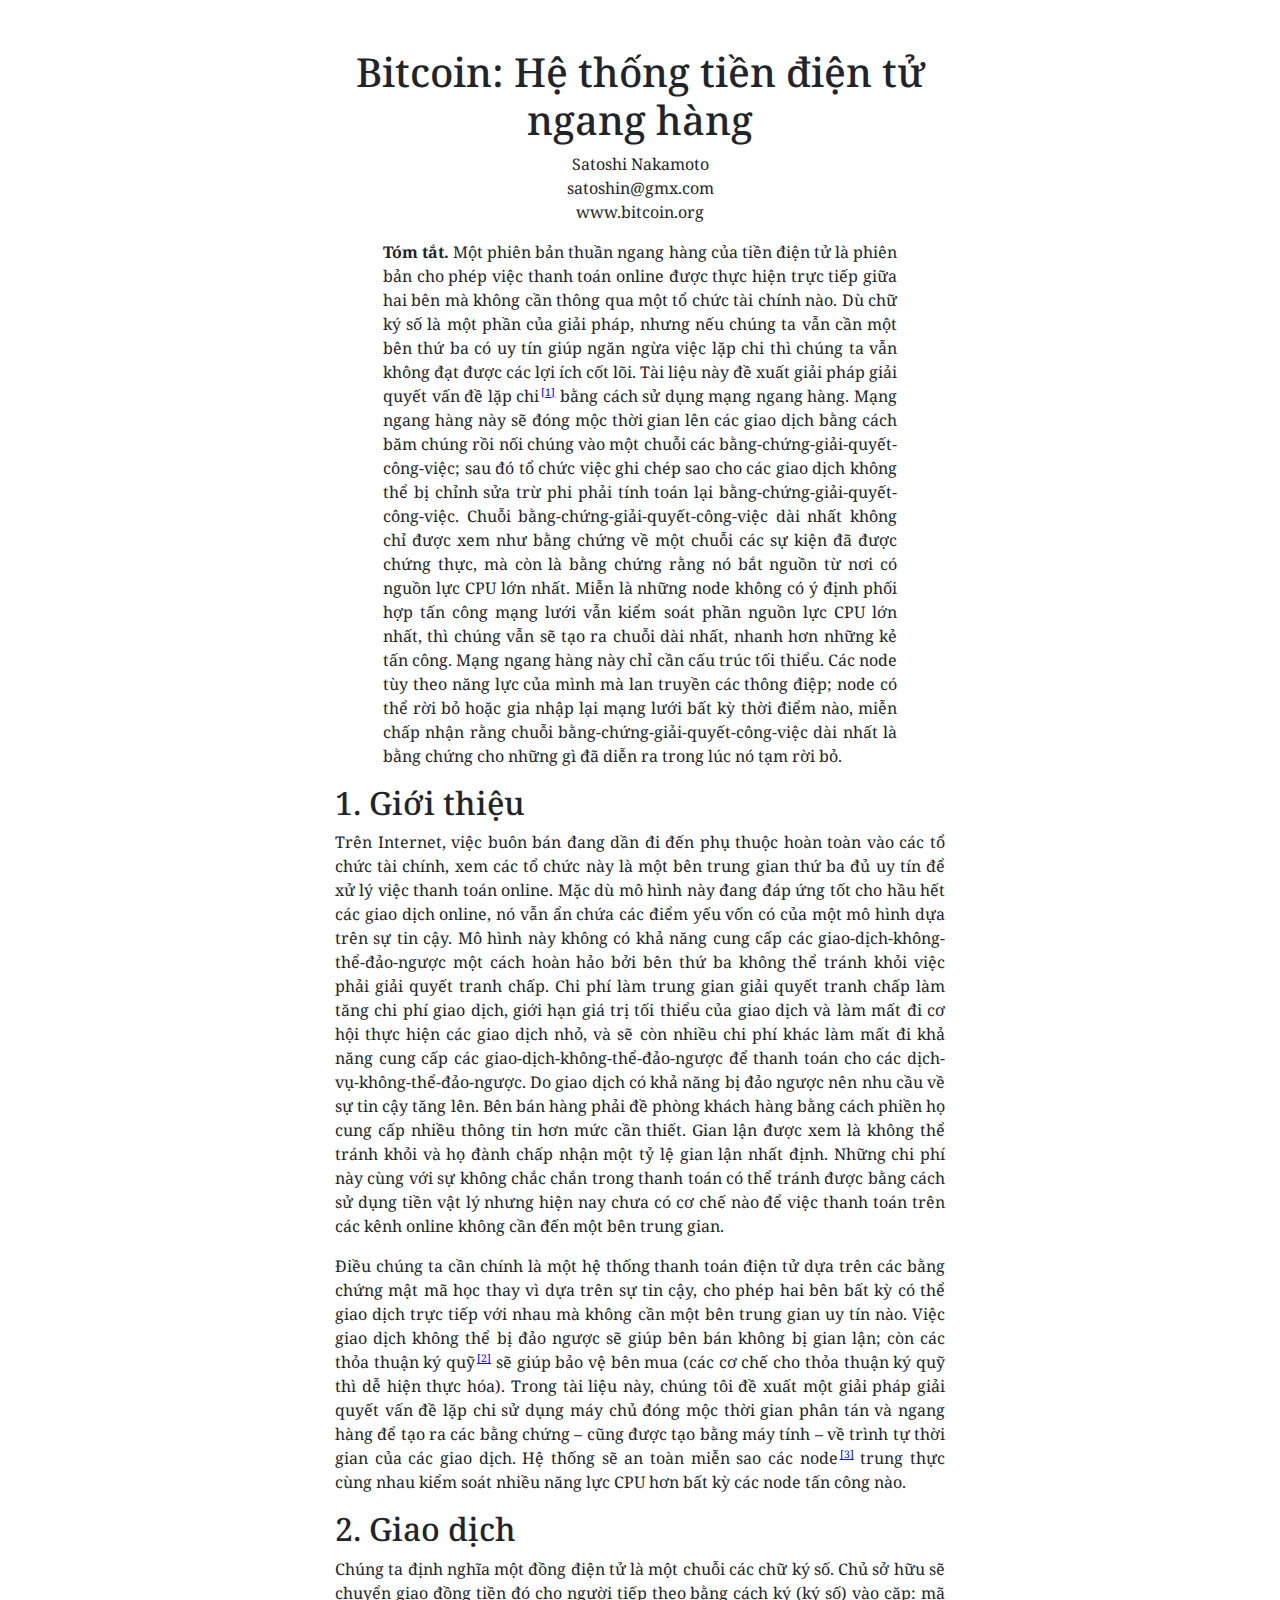
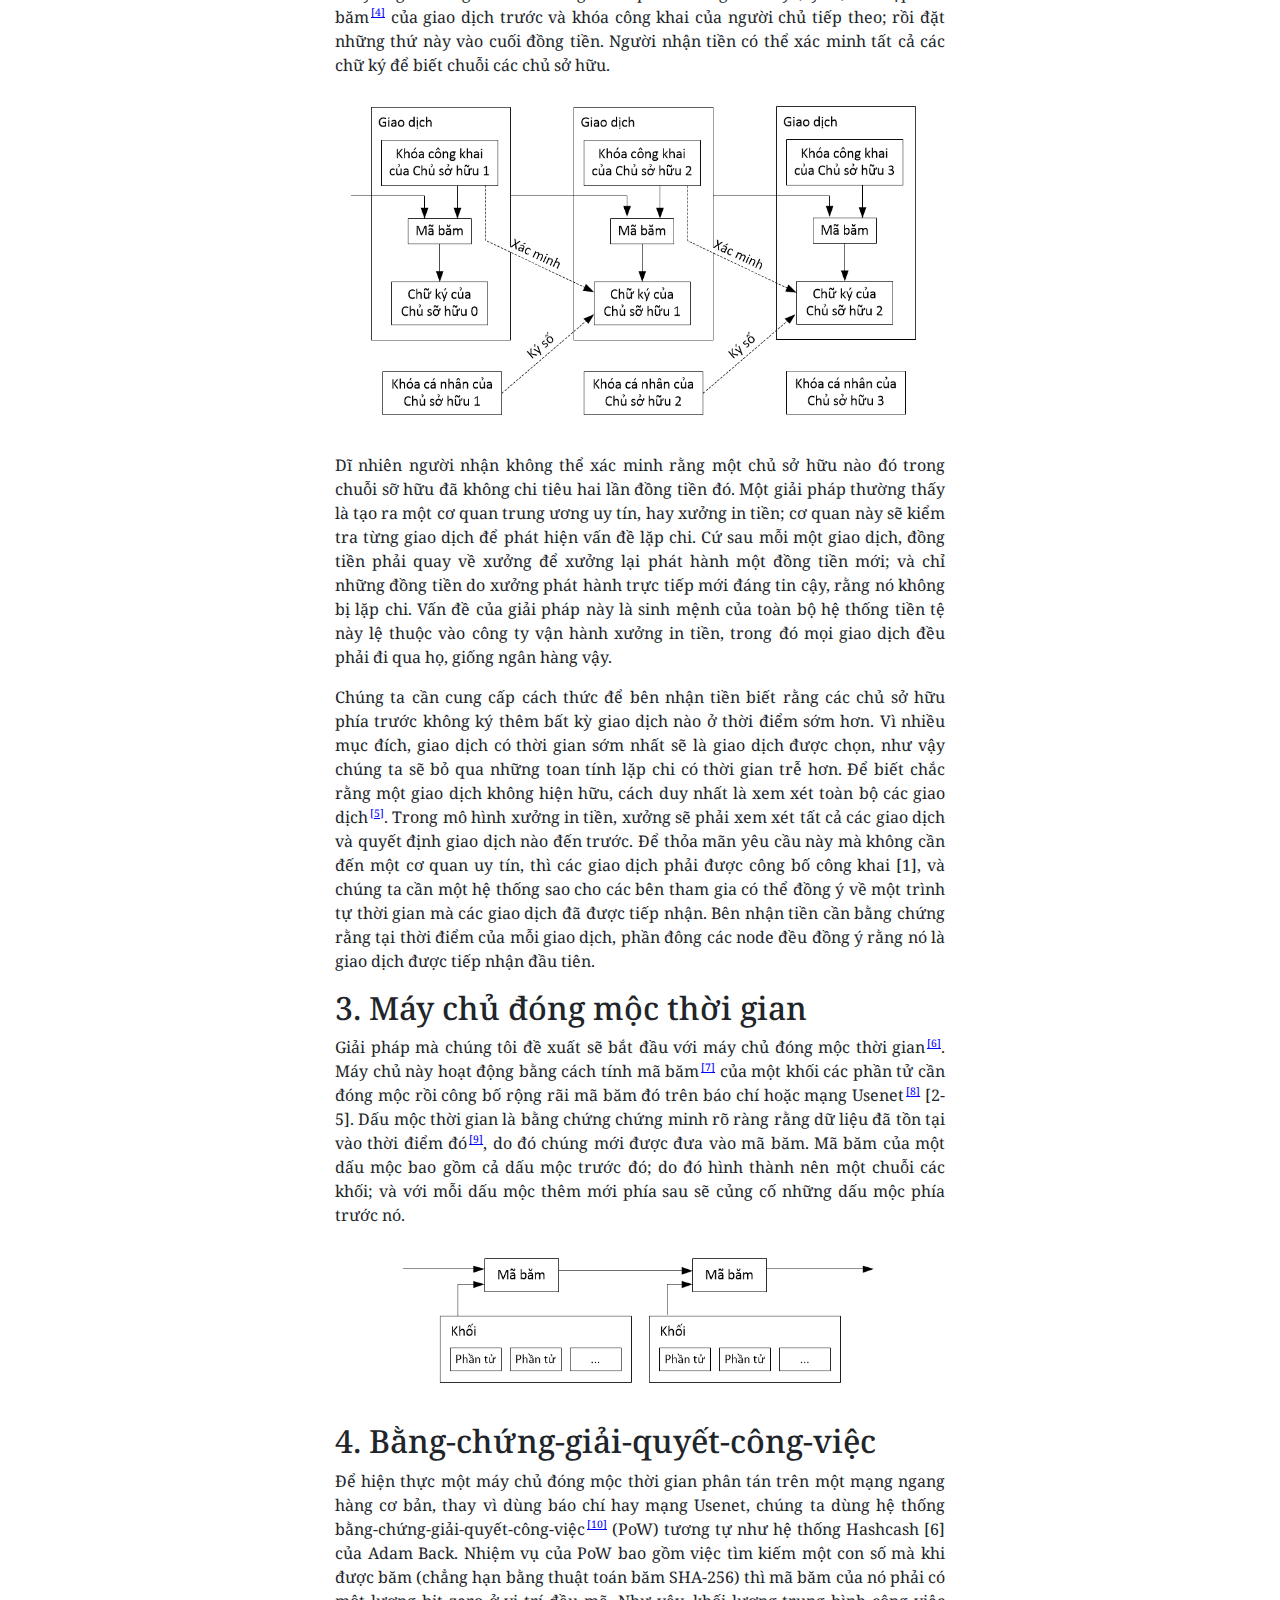
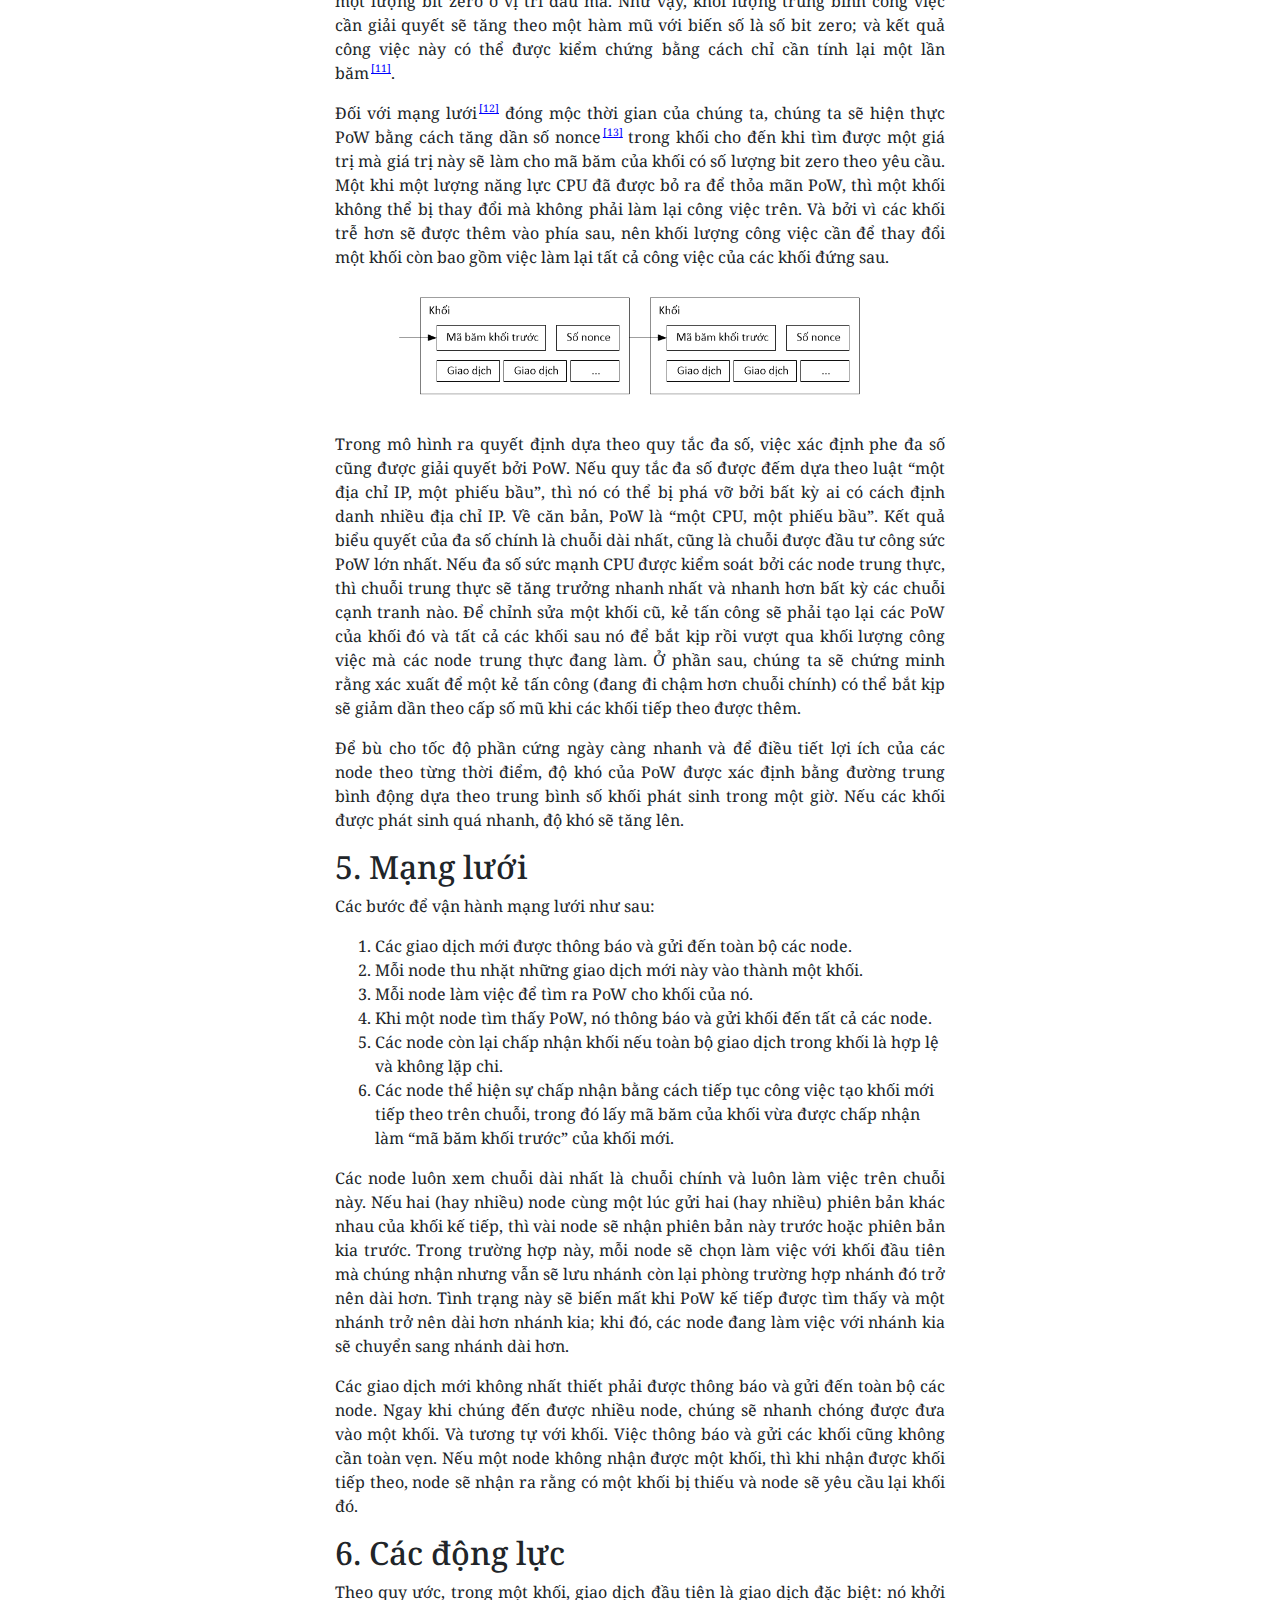
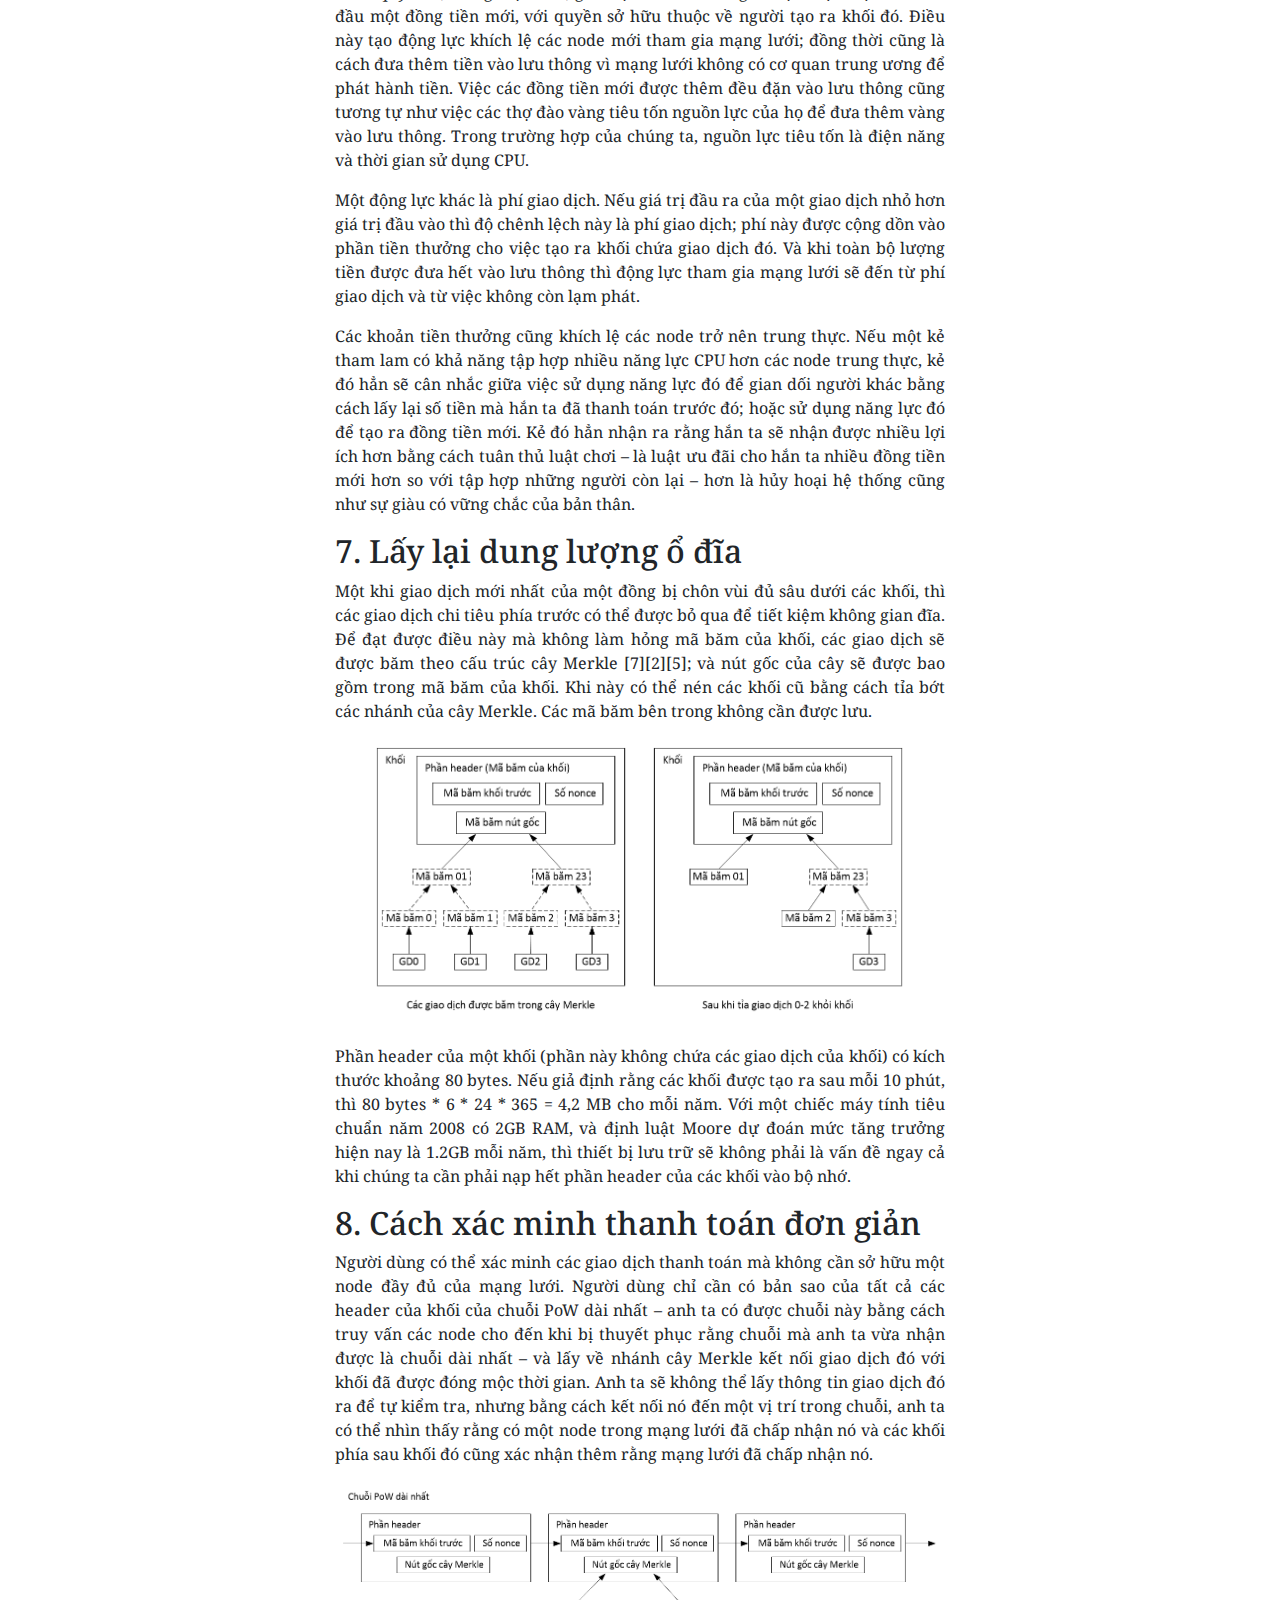
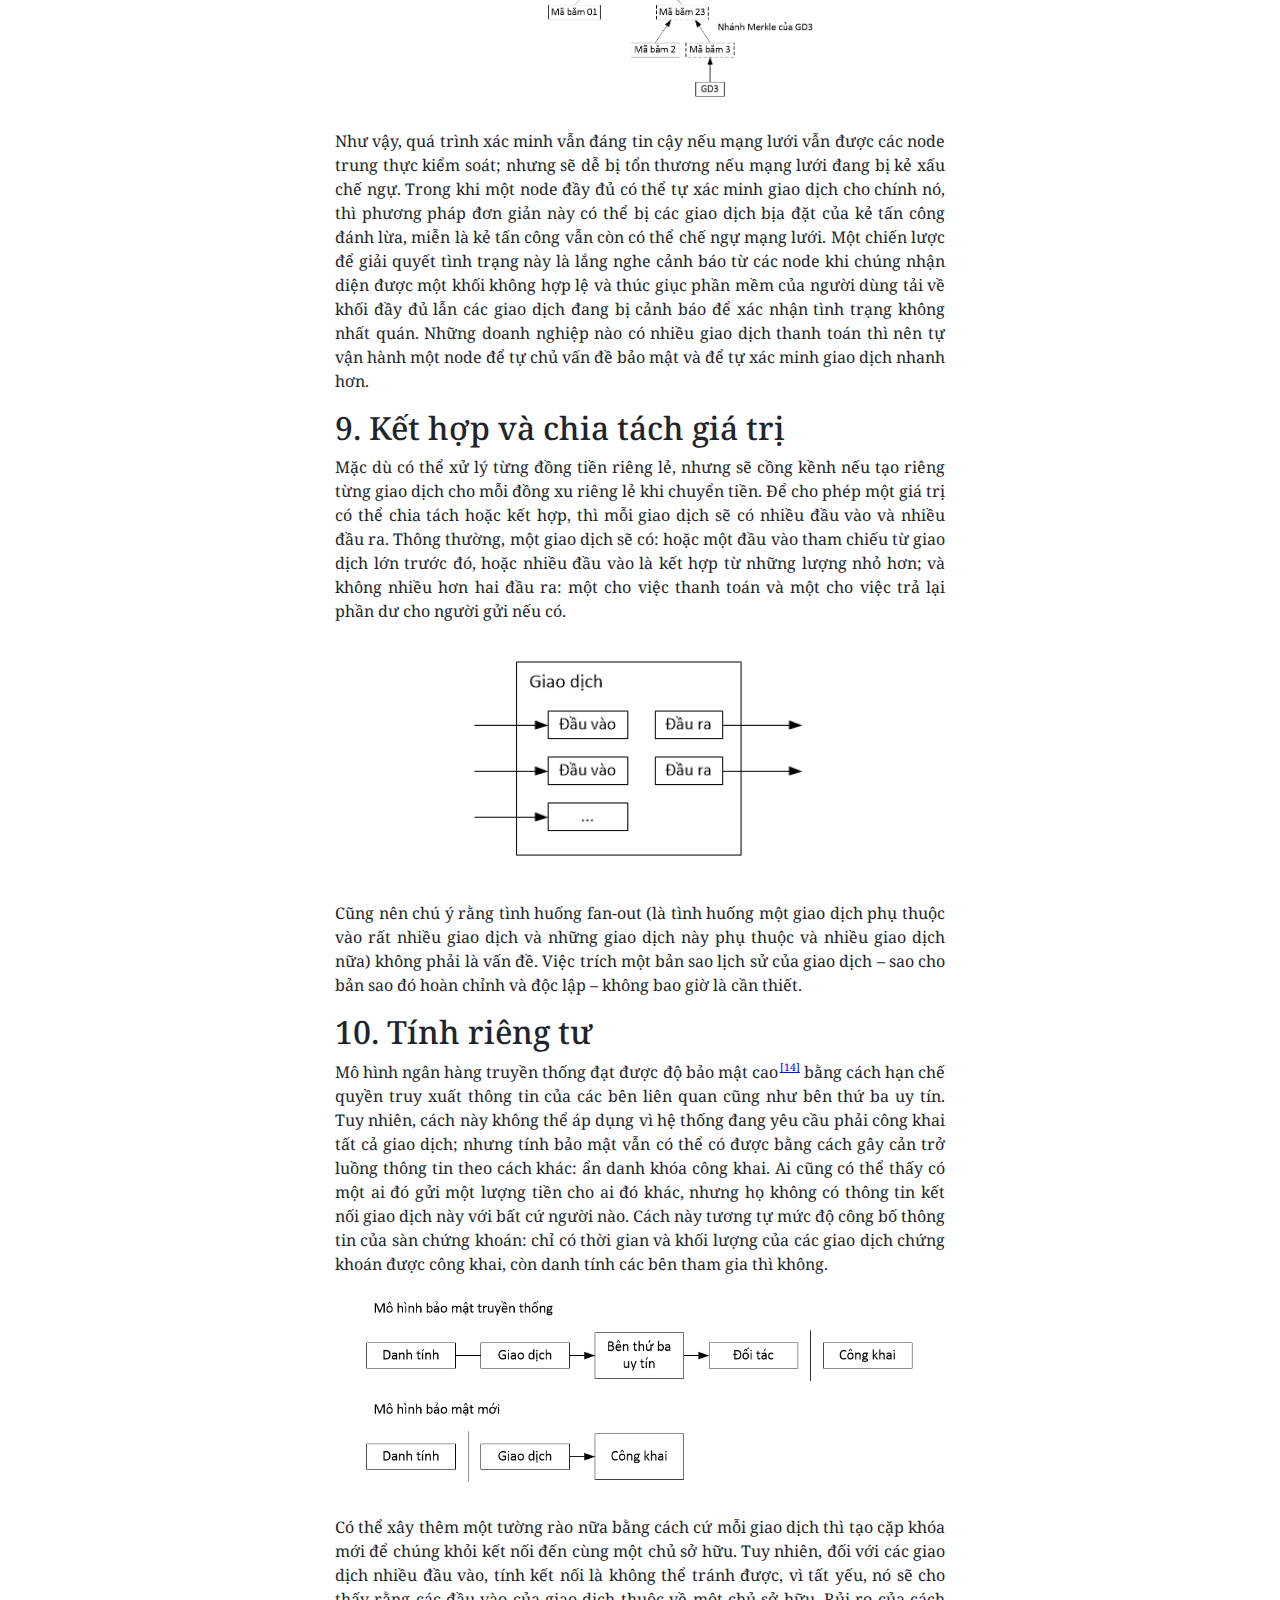
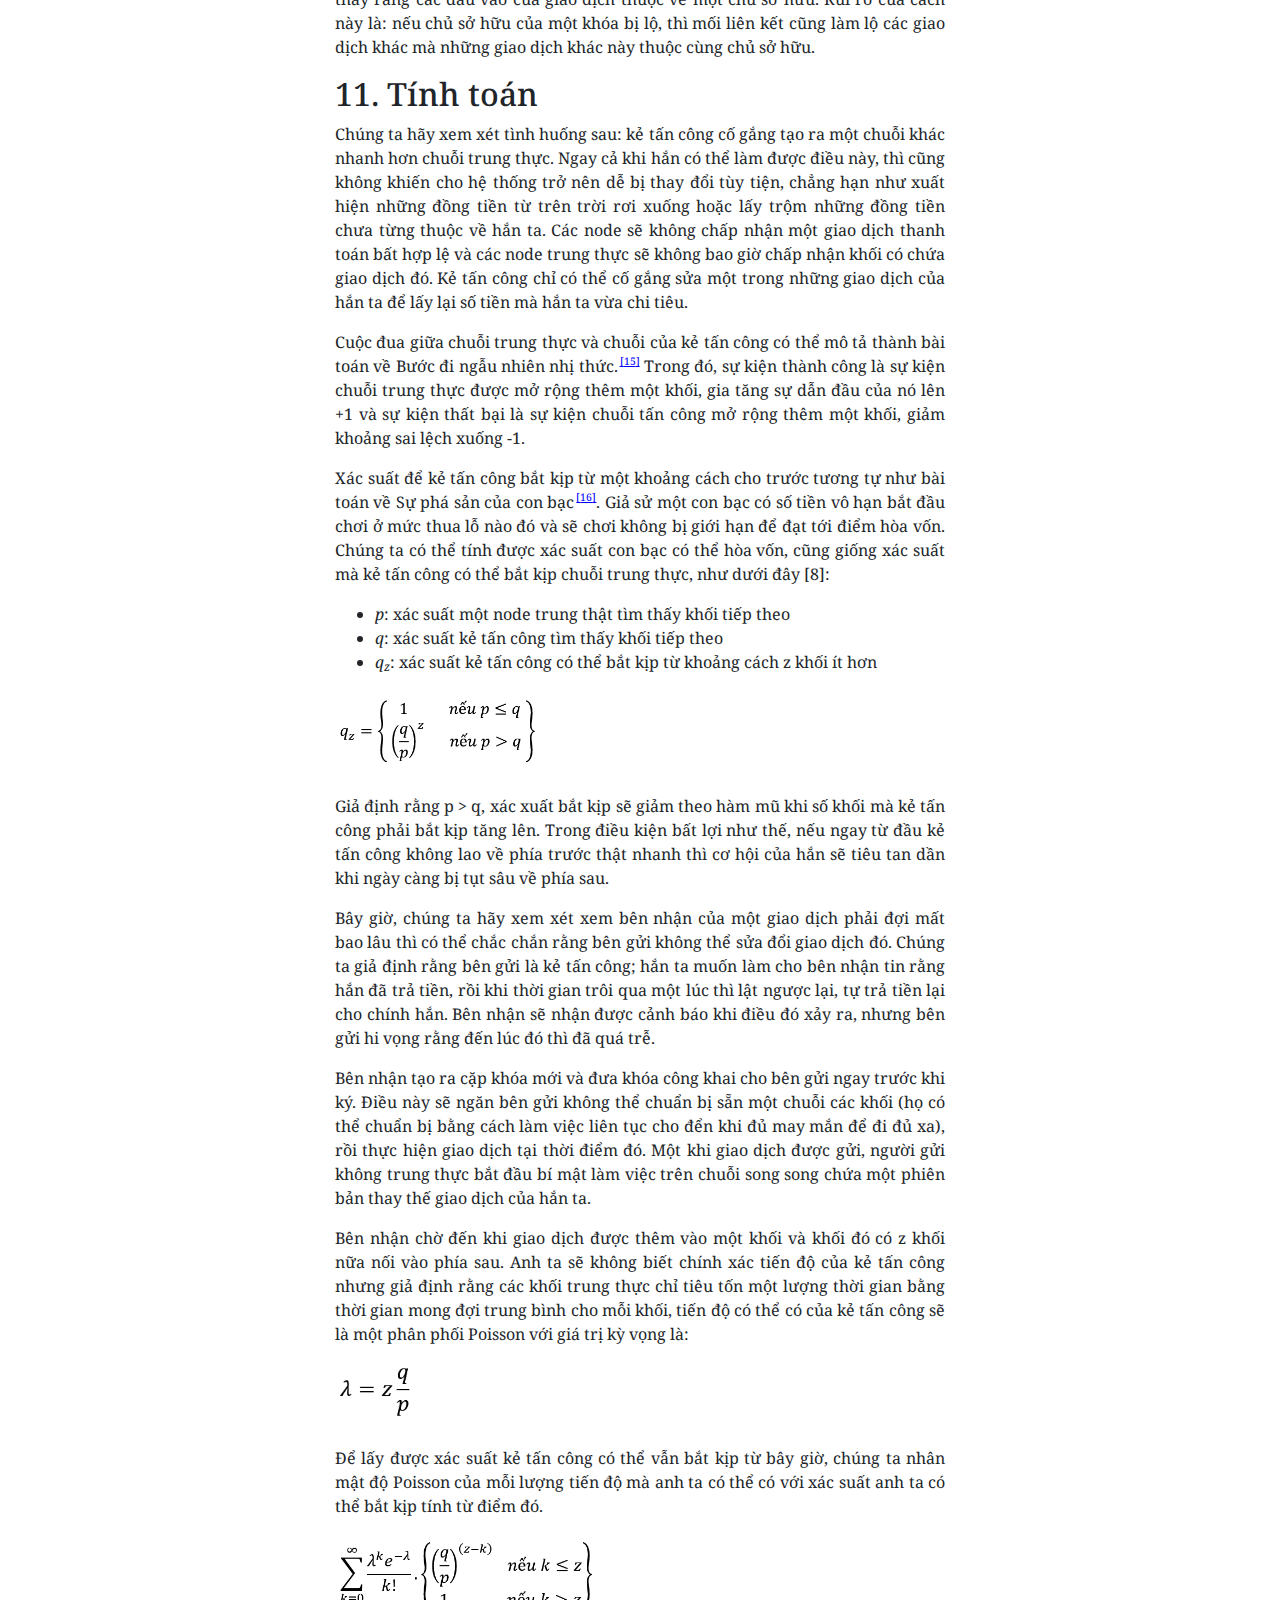
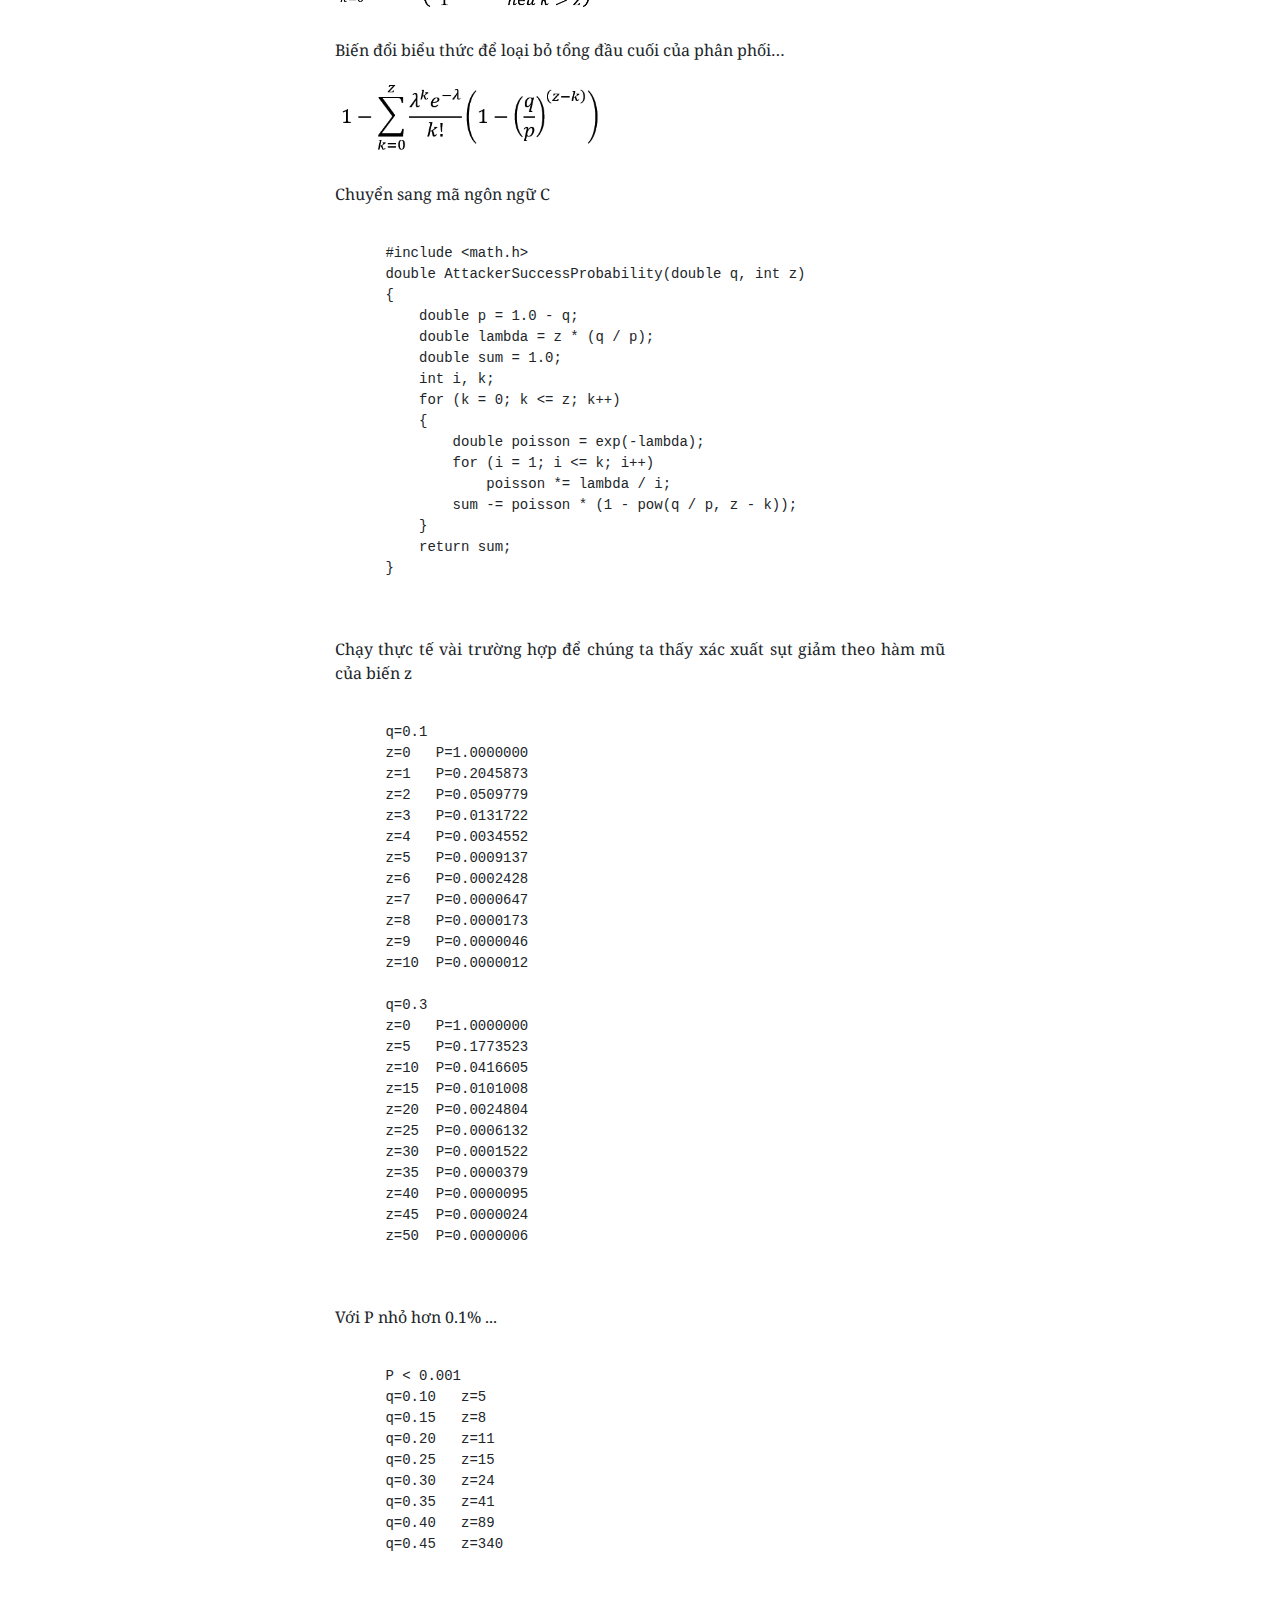
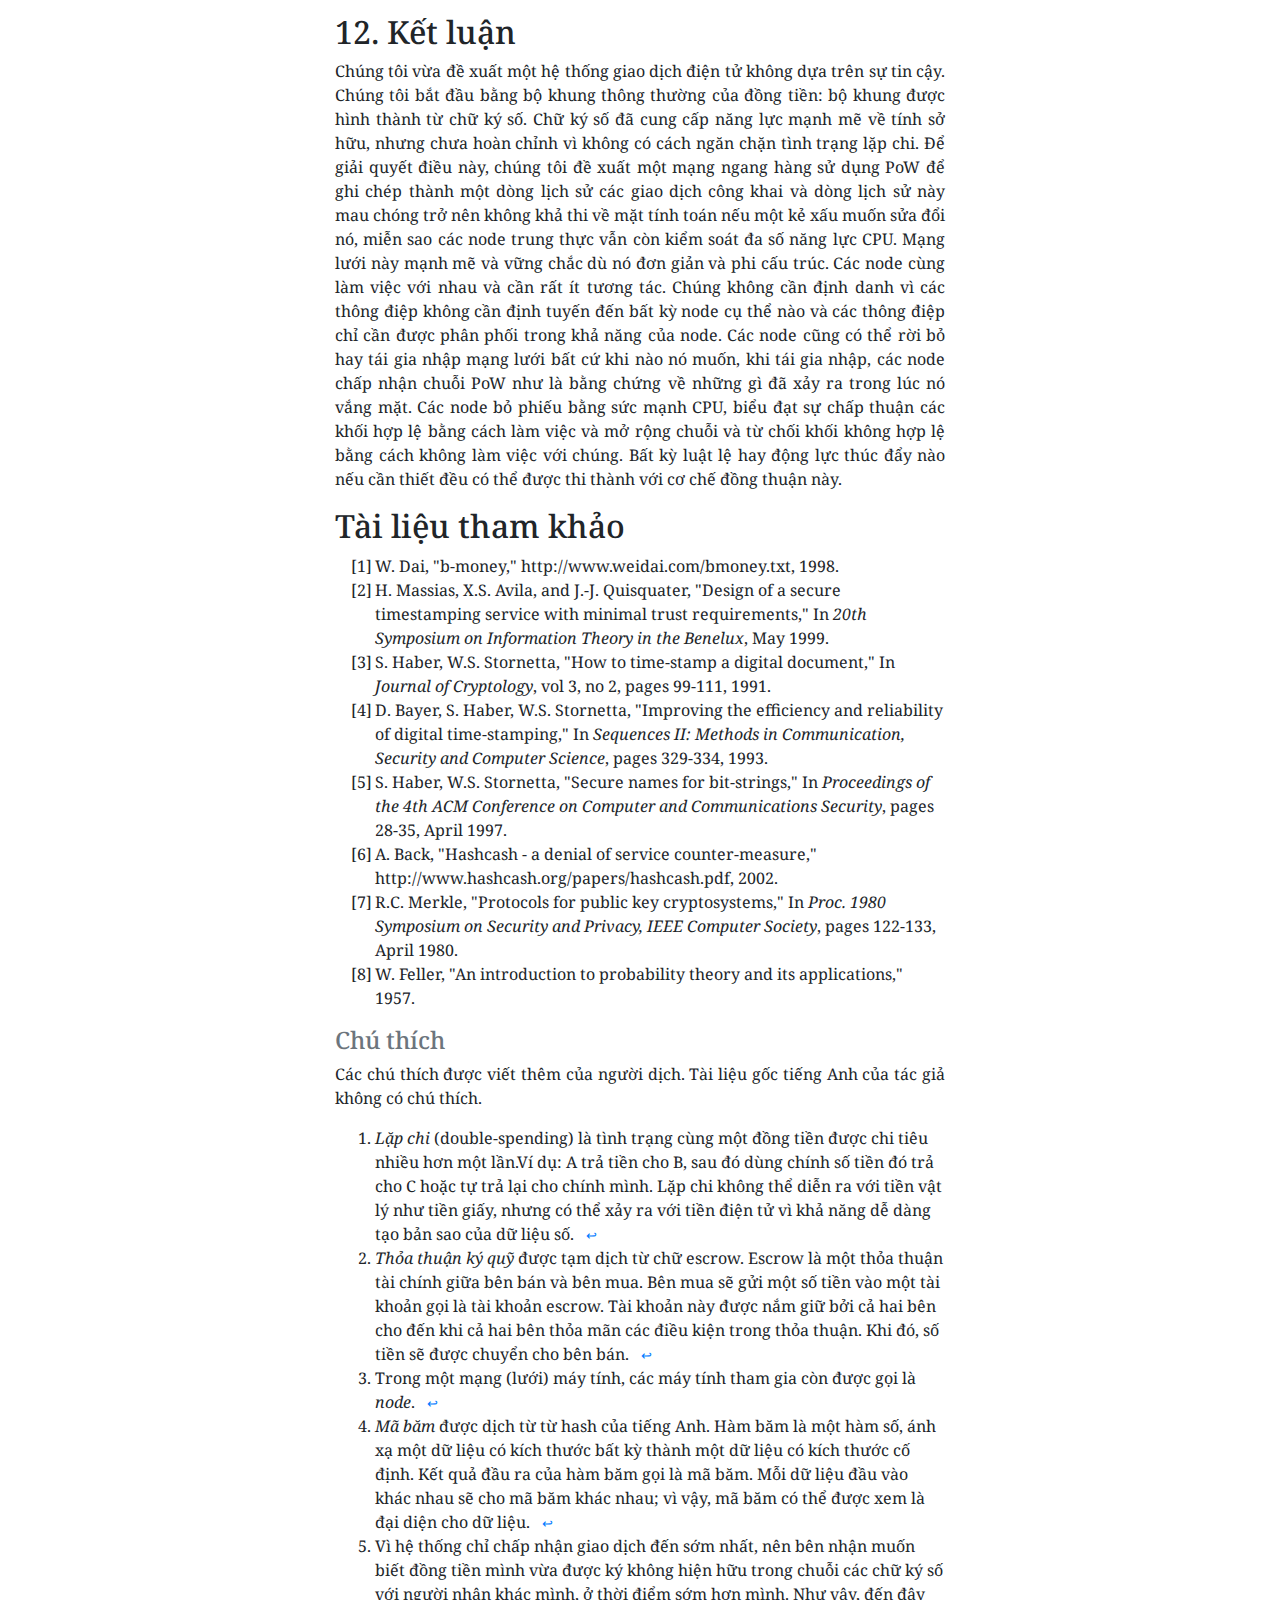
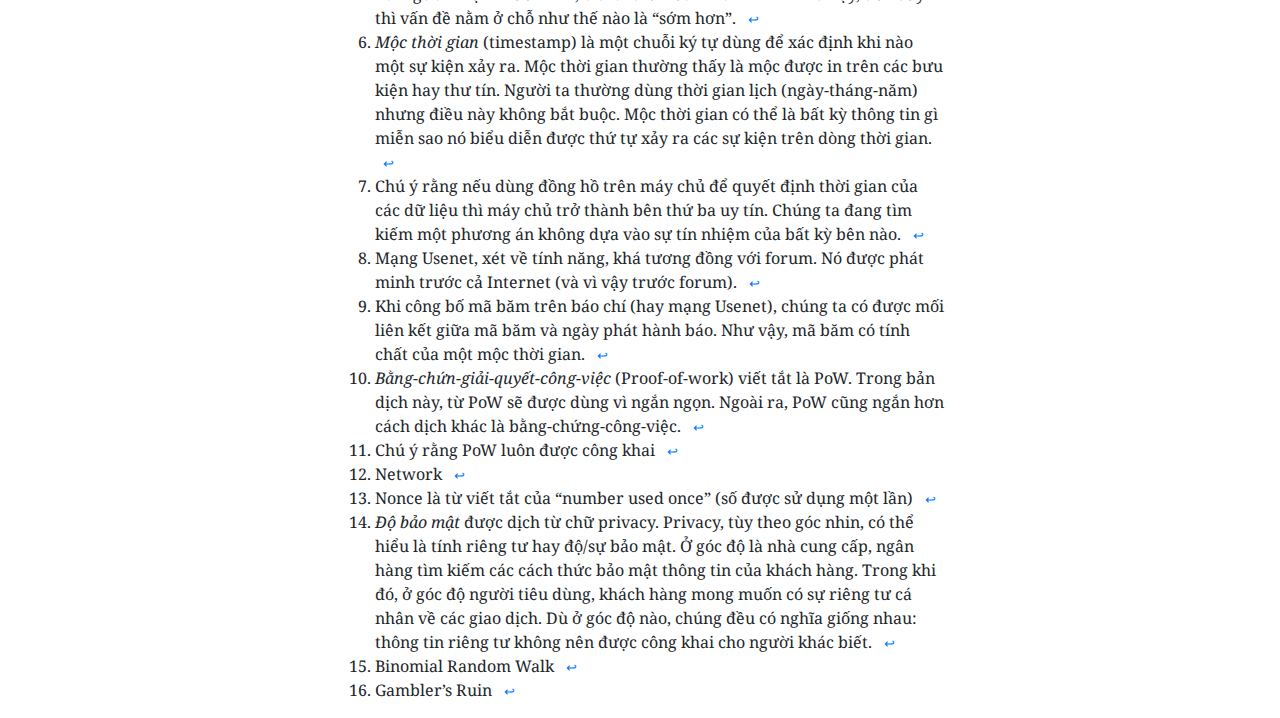
==== sach-trang-bitcoin/index.html @ b28921f3 "Update index.html" ====
﻿<!DOCTYPE html>
<html>
<head lang="vi">
  <meta charset="utf-8">
  <meta name="viewport" content="width=device-width, initial-scale=1, shrink-to-fit=no">
  <link rel="stylesheet" href="https://stackpath.bootstrapcdn.com/bootstrap/4.3.1/css/bootstrap.min.css" integrity="sha384-ggOyR0iXCbMQv3Xipma34MD+dH/1fQ784/j6cY/iJTQUOhcWr7x9JvoRxT2MZw1T" crossorigin="anonymous" />    
  <style>
    @import url('https://fonts.googleapis.com/css?family=Noto+Serif:400,400i&subset=vietnamese');
  </style>
  <link href="assets/css/bitcoin.css" rel="stylesheet" />
  
  <title>Bitcoin: Hệ thống tiền điện tử ngang hàng</title>
</head>
<body>
  <!-- https://www.sitepoint.com/accessible-footnotes-css/ -->
  <div class="container-fluid">
    <div class="row justify-content-md-center">
      <div class="col col-md-6">
        <article id="bitcoin">
          <header>
            <h1 class="text-center mt-5">Bitcoin: Hệ thống tiền điện tử ngang hàng</h1>
            <p class="text-center">
              Satoshi Nakamoto<br />
              satoshin@gmx.com<br />
              www.bitcoin.org<br />
            </p>
          </header>
          <p class="mx-1 mx-lg-5">
            <strong>Tóm tắt.</strong> Một phiên bản thuần ngang hàng của tiền điện tử 
            là phiên bản cho phép việc thanh toán online được thực hiện trực tiếp giữa 
            hai bên mà không cần thông qua một tổ chức tài chính nào. Dù chữ ký số là 
            một phần của giải pháp, nhưng nếu chúng ta vẫn cần một bên thứ ba có uy 
            tín giúp ngăn ngừa việc lặp chi  thì chúng ta vẫn không đạt được các lợi 
            ích cốt lõi. Tài liệu này đề xuất giải pháp giải quyết vấn đề 
            <a id="lap-chi-term" href="#lap-chi-detail" aria-describedby="footnotes">lặp chi</a> 
            bằng cách sử dụng mạng ngang hàng. Mạng ngang hàng này sẽ đóng mộc thời gian lên 
            các giao dịch bằng cách băm chúng rồi nối chúng vào một chuỗi các 
            bằng-chứng-giải-quyết-công-việc; sau đó tổ chức việc ghi chép sao cho các
            giao dịch không thể bị chỉnh sửa trừ phi phải tính toán lại 
            bằng-chứng-giải-quyết-công-việc. Chuỗi bằng-chứng-giải-quyết-công-việc dài 
            nhất không chỉ được xem như bằng chứng về một chuỗi các sự kiện đã được 
            chứng thực, mà còn là bằng chứng rằng nó bắt nguồn từ nơi có nguồn lực CPU 
            lớn nhất. Miễn là những node không có ý định phối hợp tấn công mạng lưới 
            vẫn kiểm soát phần nguồn lực CPU lớn nhất, thì chúng vẫn sẽ tạo ra chuỗi 
            dài nhất, nhanh hơn những kẻ tấn công. Mạng ngang hàng này chỉ cần cấu 
            trúc tối thiểu. Các node tùy theo năng lực của mình mà lan truyền các thông 
            điệp; node có thể rời bỏ hoặc gia nhập lại mạng lưới bất kỳ thời điểm nào, 
            miễn chấp nhận rằng chuỗi bằng-chứng-giải-quyết-công-việc dài nhất là bằng 
            chứng cho những gì đã diễn ra trong lúc nó tạm rời bỏ.
          </p>
          <h2>1. Giới thiệu</h2>
          <p>
            Trên Internet, việc buôn bán đang dần đi đến phụ thuộc hoàn toàn vào 
            các tổ chức tài chính, xem các tổ chức này là một bên trung gian thứ ba 
            đủ uy tín để xử lý việc thanh toán online. Mặc dù mô hình này đang 
            đáp ứng tốt cho hầu hết các giao dịch online, nó vẫn ẩn chứa các điểm yếu 
            vốn có của một mô hình dựa trên sự tin cậy. Mô hình này không có khả năng 
            cung cấp các giao-dịch-không-thể-đảo-ngược một cách hoàn hảo bởi bên 
            thứ ba không thể tránh khỏi việc phải giải quyết tranh chấp. Chi phí 
            làm trung gian giải quyết tranh chấp làm tăng chi phí giao dịch, giới 
            hạn giá trị tối thiểu của giao dịch và làm mất đi cơ hội thực hiện các 
            giao dịch nhỏ, và sẽ còn nhiều chi phí khác làm mất đi khả năng cung cấp 
            các giao-dịch-không-thể-đảo-ngược để thanh toán cho các 
            dịch-vụ-không-thể-đảo-ngược. Do giao dịch có khả năng bị đảo ngược nên 
            nhu cầu về sự tin cậy tăng lên. Bên bán hàng phải đề phòng khách hàng 
            bằng cách phiền họ cung cấp nhiều thông tin hơn mức cần thiết. Gian lận 
            được xem là không thể tránh khỏi và họ đành chấp nhận một tỷ lệ gian lận 
            nhất định. Những chi phí này cùng với sự không chắc chắn trong thanh 
            toán có thể tránh được bằng cách sử dụng tiền vật lý nhưng hiện nay 
            chưa có cơ chế nào để việc thanh toán trên các kênh online không cần 
            đến một bên trung gian.
          </p>
          <p>
            Điều chúng ta cần chính là một hệ thống thanh toán điện tử dựa trên 
            các bằng chứng mật mã học thay vì dựa trên sự tin cậy, cho phép hai 
            bên bất kỳ có thể giao dịch trực tiếp với nhau mà không cần một bên 
            trung gian uy tín nào. Việc giao dịch không thể bị đảo ngược sẽ giúp 
            bên bán không bị gian lận; còn các 
            <a id="thoa-thuan-ky-quy-term" href="#thoa-thuan-ky-quy-detail" aria-describedby="footnotes">thỏa thuận ký quỹ</a> 
            sẽ giúp bảo vệ 
            bên mua (các cơ chế cho thỏa thuận ký quỹ thì dễ hiện thực hóa). Trong 
            tài liệu này, chúng tôi đề xuất một giải pháp giải quyết vấn đề 
            lặp chi sử dụng máy chủ đóng mộc thời gian phân tán và ngang hàng 
            để tạo ra các bằng chứng – cũng được tạo bằng máy tính – về trình 
            tự thời gian của các giao dịch. Hệ thống sẽ an toàn miễn sao các 
            <a id="node-term" href="#node-detail" aria-describedby="footnotes">node</a> 
            trung thực cùng nhau kiểm soát nhiều năng lực CPU hơn bất kỳ các node 
            tấn công nào.
          </p>
          <h2>2. Giao dịch</h2>
          <p>
            Chúng ta định nghĩa một đồng điện tử là một chuỗi các chữ ký số. 
            Chủ sở hữu sẽ chuyển giao đồng tiền đó cho người tiếp theo bằng 
            cách ký (ký số) vào cặp: <a id="ma-bam-term" href="#ma-bam-detail" aria-describedby="footnotes">mã băm</a> của giao dịch trước và khóa công 
            khai của người chủ tiếp theo; rồi đặt những thứ này vào cuối đồng 
            tiền. Người nhận tiền có thể xác minh tất cả các chữ ký để biết 
            chuỗi các chủ sở hữu.
          </p>
          <img src="assets/img/giao-dich.png" class="mx-auto d-block mb-4 img-fluid" style="width: 600px;" />
          <p>
            Dĩ nhiên người nhận không thể xác minh rằng một chủ sở hữu nào 
            đó trong chuỗi sỡ hữu đã không chi tiêu hai lần đồng tiền đó. 
            Một giải pháp thường thấy là tạo ra một cơ quan trung ương 
            uy tín, hay xưởng in tiền; cơ quan này sẽ kiểm tra từng 
            giao dịch để phát hiện vấn đề lặp chi. Cứ sau mỗi một giao dịch, 
            đồng tiền phải quay về xưởng để xưởng lại phát hành một 
            đồng tiền mới; và chỉ những đồng tiền do xưởng phát hành trực 
            tiếp mới đáng tin cậy, rằng nó không bị lặp chi. Vấn đề của 
            giải pháp này là sinh mệnh của toàn bộ hệ thống tiền tệ này 
            lệ thuộc vào công ty vận hành xưởng in tiền, trong đó mọi 
            giao dịch đều phải đi qua họ, giống ngân hàng vậy.
          </p>
          <p>
            Chúng ta cần cung cấp cách thức để bên nhận tiền biết rằng 
            các chủ sở hữu phía trước không ký thêm bất kỳ giao dịch nào 
            ở thời điểm sớm hơn. Vì nhiều mục đích, giao dịch có thời 
            gian sớm nhất sẽ là giao dịch được chọn, như vậy chúng ta 
            sẽ bỏ qua những toan tính lặp chi có thời gian trễ hơn. Để 
            biết chắc rằng một giao dịch không hiện hữu, cách duy nhất 
            là <a id="giao-dich-khong-hien-huu-term" href="#giao-dich-khong-hien-huu-detail" aria-describedby="footnotes">
            xem xét toàn bộ các giao dịch</a>. Trong mô hình xưởng in 
            tiền, xưởng sẽ phải xem xét tất cả các giao dịch và quyết 
            định giao dịch nào đến trước. Để thỏa mãn yêu cầu này mà 
            không cần đến một cơ quan uy tín, thì các giao dịch phải 
            được công bố công khai [1], và chúng ta cần một hệ thống sao 
            cho các bên tham gia có thể đồng ý về một trình tự thời gian 
            mà các giao dịch đã được tiếp nhận. Bên nhận tiền cần bằng 
            chứng rằng tại thời điểm của mỗi giao dịch, phần đông các 
            node đều đồng ý rằng nó là giao dịch được tiếp nhận đầu tiên.
          </p>
          <h2>3. Máy chủ đóng mộc thời gian</h2>
          <p>
            Giải pháp mà chúng tôi đề xuất sẽ bắt đầu với máy chủ đóng 
            <a id="moc-thoi-gian-term" href="#moc-thoi-gian-detail" aria-describedby="footnotes">
            mộc thời gian</a>. Máy chủ này hoạt động bằng cách 
            <a id="tinh-ma-bam-term" href="#tinh-ma-bam-detail" aria-describedby="footnotes">tính mã băm</a> 
            của một khối các phần tử cần đóng mộc rồi công bố rộng rãi 
            mã băm đó trên báo chí hoặc mạng <a id="usenet-term" href="#usenet-detail" aria-describedby="footnotes">
            Usenet</a> [2-5]. Dấu mộc thời gian là bằng chứng chứng minh 
            rõ ràng rằng dữ liệu đã <a id="bang-chung-thoi-gian-term" href="#bang-chung-thoi-gian-detail" aria-describedby="footnotes">
            tồn tại vào thời điểm đó</a>, do đó chúng mới được đưa vào mã băm. 
            Mã băm của một dấu mộc bao gồm cả dấu mộc trước đó; do đó 
            hình thành nên một chuỗi các khối; và với mỗi dấu mộc thêm 
            mới phía sau sẽ củng cố những dấu mộc phía trước nó.
          </p>
          <img src="assets/img/moc-thoi-gian.png" class="mx-auto d-block mb-4 img-fluid" style="width: 500px;" />
          <h2>4. Bằng-chứng-giải-quyết-công-việc</h2>
          <p>
            Để hiện thực một máy chủ đóng mộc thời gian phân tán trên 
            một mạng ngang hàng cơ bản, thay vì dùng báo chí hay mạng 
            Usenet, chúng ta dùng hệ thống <a id="pow-term" href="#pow-detail" aria-describedby="footnotes">
            bằng-chứng-giải-quyết-công-việc</a> (PoW) tương tự như 
            hệ thống Hashcash [6] của Adam Back. Nhiệm vụ của PoW bao gồm 
            việc tìm kiếm một con số mà khi được băm (chẳng hạn bằng 
            thuật toán băm SHA-256) thì mã băm của nó phải có một lượng 
            bit zero ở vị trí đầu mã. Như vậy, khối lượng trung bình 
            công việc cần giải quyết sẽ tăng theo một hàm mũ với biến số 
            là số bit zero; và kết quả công việc này có thể được kiểm 
            chứng bằng cách chỉ cần <a id="pow-cong-khai-term" href="#pow-cong-khai-detail" aria-describedby="footnotes">
            tính lại một lần băm</a>.
          </p>
          <p>
            Đối với <a id="network-term" href="#network-detail" aria-describedby="footnotes">
            mạng lưới</a> đóng mộc thời gian của chúng ta, chúng ta 
            sẽ hiện thực PoW bằng cách tăng dần số <a id="nonce-term" href="#nonce-detail" aria-describedby="footnotes">
            nonce</a> trong khối cho 
            đến khi tìm được một giá trị mà giá trị này sẽ làm cho 
            mã băm của khối có số lượng bit zero theo yêu cầu. Một khi 
            một lượng năng lực CPU đã được bỏ ra để thỏa mãn PoW, thì 
            một khối không thể bị thay đổi mà không phải làm lại 
            công việc trên. Và bởi vì các khối trễ hơn sẽ được thêm vào 
            phía sau, nên khối lượng công việc cần để thay đổi một khối 
            còn bao gồm việc làm lại tất cả công việc của các khối đứng sau.
          </p>
          <img src="assets/img/bang-chung-giai-quyet-cong-viec.png" class="mx-auto d-block mb-4 img-fluid" style="width: 500px;"/>
          <p>
            Trong mô hình ra quyết định dựa theo quy tắc đa số, việc xác 
            định phe đa số cũng được giải quyết bởi PoW. Nếu quy tắc 
            đa số được đếm dựa theo luật “một địa chỉ IP, một phiếu bầu”, 
            thì nó có thể bị phá vỡ bởi bất kỳ ai có cách định danh nhiều 
            địa chỉ IP. Về căn bản, PoW là “một CPU, một phiếu bầu”. 
            Kết quả biểu quyết của đa số chính là chuỗi dài nhất, cũng 
            là chuỗi được đầu tư công sức PoW lớn nhất. Nếu đa số sức mạnh 
            CPU được kiểm soát bởi các node trung thực, thì chuỗi trung thực 
            sẽ tăng trưởng nhanh nhất và nhanh hơn bất kỳ các chuỗi 
            cạnh tranh nào. Để chỉnh sửa một khối cũ, kẻ tấn công sẽ 
            phải tạo lại các PoW của khối đó và tất cả các khối sau nó 
            để bắt kịp rồi vượt qua khối lượng công việc mà các node 
            trung thực đang làm. Ở phần sau, chúng ta sẽ chứng minh rằng 
            xác xuất để một kẻ tấn công (đang đi chậm hơn chuỗi chính) có 
            thể bắt kịp sẽ giảm dần theo cấp số mũ khi các khối tiếp 
            theo được thêm.
          </p>
          <p>
            Để bù cho tốc độ phần cứng ngày càng nhanh và để điều tiết 
            lợi ích của các node theo từng thời điểm, độ khó của PoW 
            được xác định bằng đường trung bình động dựa theo trung bình 
            số khối phát sinh trong một giờ. Nếu các khối được phát sinh 
            quá nhanh, độ khó sẽ tăng lên.
          </p>
          <h2>5. Mạng lưới</h2>
          <p>
            Các bước để vận hành mạng lưới như sau:
          </p>
          <ol>
            <li>Các giao dịch mới được thông báo và gửi đến toàn bộ các node.</li>
            <li>Mỗi node thu nhặt những giao dịch mới này vào thành một khối.</li>
            <li>Mỗi node làm việc để tìm ra PoW cho khối của nó.</li>
            <li>Khi một node tìm thấy PoW, nó thông báo và gửi khối đến tất cả các node.</li>
            <li>
              Các node còn lại chấp nhận khối nếu toàn bộ giao dịch 
              trong khối là hợp lệ và không lặp chi.
            </li>
            <li>
              Các node thể hiện sự chấp nhận bằng cách tiếp tục công 
              việc tạo khối mới tiếp theo trên chuỗi, trong đó lấy mã băm 
              của khối vừa được chấp nhận làm “mã băm khối trước” của khối mới.
            </li>
          </ol>
          <p>
            Các node luôn xem chuỗi dài nhất là chuỗi chính và luôn 
            làm việc trên chuỗi này. Nếu hai (hay nhiều) node cùng 
            một lúc gửi hai (hay nhiều) phiên bản khác nhau của khối 
            kế tiếp, thì vài node sẽ nhận phiên bản này trước hoặc 
            phiên bản kia trước. Trong trường hợp này, mỗi node sẽ 
            chọn làm việc với khối đầu tiên mà chúng nhận nhưng vẫn 
            sẽ lưu nhánh còn lại phòng trường hợp nhánh đó trở nên 
            dài hơn. Tình trạng này sẽ biến mất khi PoW kế tiếp được 
            tìm thấy và một nhánh trở nên dài hơn nhánh kia; khi đó, 
            các node đang làm việc với nhánh kia sẽ chuyển sang 
            nhánh dài hơn.
          </p>
          <p>
            Các giao dịch mới không nhất thiết phải được thông báo 
            và gửi đến toàn bộ các node. Ngay khi chúng đến được 
            nhiều node, chúng sẽ nhanh chóng được đưa vào một khối. 
            Và tương tự với khối. Việc thông báo và gửi các khối 
            cũng không cần toàn vẹn. Nếu một node không nhận được 
            một khối, thì khi nhận được khối tiếp theo, node sẽ 
            nhận ra rằng có một khối bị thiếu và node sẽ yêu cầu 
            lại khối đó.
          </p>
          <h2>6. Các động lực</h2>
          <p>
            Theo quy ước, trong một khối, giao dịch đầu tiên là 
            giao dịch đặc biệt: nó khởi đầu một đồng tiền mới, với 
            quyền sở hữu thuộc về người tạo ra khối đó. Điều này 
            tạo động lực khích lệ các node mới tham gia mạng lưới; 
            đồng thời cũng là cách đưa thêm tiền vào lưu thông vì 
            mạng lưới không có cơ quan trung ương để phát hành 
            tiền. Việc các đồng tiền mới được thêm đều đặn vào 
            lưu thông cũng tương tự như việc các thợ đào vàng tiêu 
            tốn nguồn lực của họ để đưa thêm vàng vào lưu thông. 
            Trong trường hợp của chúng ta, nguồn lực tiêu tốn là 
            điện năng và thời gian sử dụng CPU.
          </p>
          <p>
            Một động lực khác là phí giao dịch. Nếu giá trị đầu ra 
            của một giao dịch nhỏ hơn giá trị đầu vào thì độ chênh 
            lệch này là phí giao dịch; phí này được cộng dồn vào 
            phần tiền thưởng cho việc tạo ra khối chứa giao dịch đó. 
            Và khi toàn bộ lượng tiền được đưa hết vào lưu thông 
            thì động lực tham gia mạng lưới sẽ đến từ phí giao dịch 
            và từ việc không còn lạm phát.
          </p>
          <p>
            Các khoản tiền thưởng cũng khích lệ các node trở nên 
            trung thực. Nếu một kẻ tham lam có khả năng tập hợp 
            nhiều năng lực CPU hơn các node trung thực, kẻ đó hẳn 
            sẽ cân nhắc giữa việc sử dụng năng lực đó để gian dối 
            người khác bằng cách lấy lại số tiền mà hắn ta đã 
            thanh toán trước đó; hoặc sử dụng năng lực đó để tạo 
            ra đồng tiền mới. Kẻ đó hẳn nhận ra rằng hắn ta sẽ 
            nhận được nhiều lợi ích hơn bằng cách tuân thủ luật 
            chơi – là luật ưu đãi cho hắn ta nhiều đồng tiền mới 
            hơn so với tập hợp những người còn lại – hơn là 
            hủy hoại hệ thống cũng như sự giàu có vững chắc 
            của bản thân.
          </p>
          <h2>7. Lấy lại dung lượng ổ đĩa</h2>
          <p>
            Một khi giao dịch mới nhất của một đồng bị chôn vùi 
            đủ sâu dưới các khối, thì các giao dịch chi tiêu 
            phía trước có thể được bỏ qua để tiết kiệm không 
            gian đĩa. Để đạt được điều này mà không làm hỏng 
            mã băm của khối, các giao dịch sẽ được băm theo 
            cấu trúc cây Merkle [7][2][5]; và nút gốc của cây 
            sẽ được bao gồm trong mã băm của khối. Khi này có 
            thể nén các khối cũ bằng cách tỉa bớt các nhánh 
            của cây Merkle. Các mã băm bên trong không cần 
            được lưu.
          </p>
          <img src="assets/img/tia-nhanh-cay-merkle.png" class="mx-auto d-block mb-4 img-fluid" style="width: 550px;" />
          <p>
            Phần header của một khối (phần này không chứa 
            các giao dịch của khối) có kích thước khoảng 
            80 bytes. Nếu giả định rằng các khối được tạo 
            ra sau mỗi 10 phút, thì 80 bytes * 6 * 24 * 365 = 4,2 MB 
            cho mỗi năm. Với một chiếc máy tính tiêu chuẩn 
            năm 2008 có 2GB RAM, và định luật Moore dự đoán 
            mức tăng trưởng hiện nay là 1.2GB mỗi năm, thì 
            thiết bị lưu trữ sẽ không phải là vấn đề ngay 
            cả khi chúng ta cần phải nạp hết phần header của 
            các khối vào bộ nhớ.
          </p>
          <h2>8. Cách xác minh thanh toán đơn giản</h2>
          <p>
            Người dùng có thể xác minh các giao dịch thanh toán 
            mà không cần sở hữu một node đầy đủ của mạng lưới. 
            Người dùng chỉ cần có bản sao của tất cả các header 
            của khối của chuỗi PoW dài nhất – anh ta có được 
            chuỗi này bằng cách truy vấn các node cho đến khi 
            bị thuyết phục rằng chuỗi mà anh ta vừa nhận được 
            là chuỗi dài nhất – và lấy về nhánh cây Merkle 
            kết nối giao dịch đó với khối đã được đóng mộc 
            thời gian. Anh ta sẽ không thể lấy thông tin 
            giao dịch đó ra để tự kiểm tra, nhưng bằng cách 
            kết nối nó đến một vị trí trong chuỗi, anh ta có thể 
            nhìn thấy rằng có một node trong mạng lưới đã chấp nhận 
            nó và các khối phía sau khối đó cũng xác nhận thêm 
            rằng mạng lưới đã chấp nhận nó.
          </p>
          <img src="assets/img/cach-xac-minh-thanh-toan-don-gian.png" class="mx-auto d-block mb-4 img-fluid" style="width: 770px;" />
          <p>
            Như vậy, quá trình xác minh vẫn đáng tin cậy nếu 
            mạng lưới vẫn được các node trung thực kiểm soát; 
            nhưng sẽ dễ bị tổn thương nếu mạng lưới đang bị kẻ 
            xấu chế ngự. Trong khi một node đầy đủ có thể tự xác 
            minh giao dịch cho chính nó, thì phương pháp đơn giản 
            này có thể bị các giao dịch bịa đặt của kẻ tấn công 
            đánh lừa, miễn là kẻ tấn công vẫn còn có thể chế ngự 
            mạng lưới. Một chiến lược để giải quyết tình trạng này 
            là lắng nghe cảnh báo từ các node khi chúng nhận diện 
            được một khối không hợp lệ và thúc giục phần mềm của 
            người dùng tải về khối đầy đủ lẫn các giao dịch đang bị 
            cảnh báo để xác nhận tình trạng không nhất quán. Những 
            doanh nghiệp nào có nhiều giao dịch thanh toán thì nên 
            tự vận hành một node để tự chủ vấn đề bảo mật và để tự 
            xác minh giao dịch nhanh hơn.
          </p>
          <h2>9. Kết hợp và chia tách giá trị</h2>
          <p>
            Mặc dù có thể xử lý từng đồng tiền riêng lẻ, nhưng sẽ 
            cồng kềnh nếu tạo riêng từng giao dịch cho mỗi đồng xu 
            riêng lẻ khi chuyển tiền. Để cho phép một giá trị có thể 
            chia tách hoặc kết hợp, thì mỗi giao dịch sẽ có nhiều 
            đầu vào và nhiều đầu ra. Thông thường, một giao dịch 
            sẽ có: hoặc một đầu vào tham chiếu từ giao dịch lớn 
            trước đó, hoặc nhiều đầu vào là kết hợp từ những lượng 
            nhỏ hơn; và không nhiều hơn hai đầu ra: một cho việc 
            thanh toán và một cho việc trả lại phần dư cho 
            người gửi nếu có.
          </p>
          <img src="assets/img/mot-giao-dich.png" class="mx-auto d-block mb-4 img-fluid" style="width: 350px;" />
          <p>
            Cũng nên chú ý rằng tình huống fan-out (là tình huống 
            một giao dịch phụ thuộc vào rất nhiều giao dịch và những 
            giao dịch này phụ thuộc và nhiều giao dịch nữa) không 
            phải là vấn đề. Việc trích một bản sao lịch sử của 
            giao dịch – sao cho bản sao đó hoàn chỉnh và độc lập – không 
            bao giờ là cần thiết.
          </p>
          <h2>10. Tính riêng tư</h2>
          <p>
            Mô hình ngân hàng truyền thống đạt được <a id="do-bao-mat-term" href="#do-bao-mat-detail" aria-describedby="footnotes">
            độ bảo mật cao</a> bằng cách hạn chế quyền truy xuất thông 
            tin của các bên liên quan cũng như bên thứ ba uy tín. Tuy 
            nhiên, cách này không thể áp dụng vì hệ thống đang yêu cầu 
            phải công khai tất cả giao dịch; nhưng tính bảo mật vẫn có thể có 
            được bằng cách gây cản trở luồng thông tin theo cách khác: 
            ẩn danh khóa công khai. Ai cũng có thể thấy có một ai đó 
            gửi một lượng tiền cho ai đó khác, nhưng họ không có 
            thông tin kết nối giao dịch này với bất cứ người nào. 
            Cách này tương tự mức độ công bố thông tin của sàn 
            chứng khoán: chỉ có thời gian và khối lượng của các 
            giao dịch chứng khoán được công khai, còn danh tính 
            các bên tham gia thì không.
          </p>
          <img src="assets/img/mo-hinh-rieng-tu.png" class="mx-auto d-block mb-4 img-fluid" style="width: 560px;" />
          <p>
            Có thể xây thêm một tường rào nữa bằng cách cứ mỗi giao dịch 
            thì tạo cặp khóa mới để chúng khỏi kết nối đến cùng một 
            chủ sở hữu. Tuy nhiên, đối với các giao dịch nhiều đầu 
            vào, tính kết nối là không thể tránh được, vì tất yếu, 
            nó sẽ cho thấy rằng các đầu vào của giao dịch thuộc về 
            một chủ sở hữu. Rủi ro của cách này là: nếu chủ sở hữu 
            của một khóa bị lộ, thì mối liên kết cũng làm lộ các giao 
            dịch khác mà những giao dịch khác này thuộc cùng chủ sở hữu.
          </p>
          <h2>11. Tính toán</h2>
          <p>
            Chúng ta hãy xem xét tình huống sau: kẻ tấn công cố gắng 
            tạo ra một chuỗi khác nhanh hơn chuỗi trung thực. Ngay cả 
            khi hắn có thể làm được điều này, thì cũng không khiến 
            cho hệ thống trở nên dễ bị thay đổi tùy tiện, chẳng hạn 
            như xuất hiện những đồng tiền từ trên trời rơi xuống hoặc 
            lấy trộm những đồng tiền chưa từng thuộc về hắn ta. Các 
            node sẽ không chấp nhận một giao dịch thanh toán bất hợp lệ 
            và các node trung thực sẽ không bao giờ chấp nhận khối có 
            chứa giao dịch đó. Kẻ tấn công chỉ có thể cố gắng sửa một 
            trong những giao dịch của hắn ta để lấy lại số tiền mà 
            hắn ta vừa chi tiêu.
          </p>
          <p>
            Cuộc đua giữa chuỗi trung thực và chuỗi của kẻ tấn công 
            có thể mô tả thành bài toán về <a id="bdnhnt-term" href="#bdnhnt-detail" aria-describedby="footnotes">
            Bước đi ngẫu nhiên nhị thức.</a> 
            Trong đó, sự kiện thành công là sự kiện chuỗi trung thực 
            được mở rộng thêm một khối, gia tăng sự dẫn đầu của nó 
            lên +1 và sự kiện thất bại là sự kiện chuỗi tấn công mở 
            rộng thêm một khối, giảm khoảng sai lệch xuống -1.
          </p>
          <p>
            Xác suất để kẻ tấn công bắt kịp từ một khoảng cách cho trước 
            tương tự như bài toán về <a id="spsccb-term" href="#spsccb-detail" aria-describedby="footnotes">
            Sự phá sản của con bạc</a>. Giả sử một 
            con bạc có số tiền vô hạn bắt đầu chơi ở mức thua lỗ nào đó 
            và sẽ chơi không bị giới hạn để đạt tới điểm hòa vốn. Chúng 
            ta có thể tính được xác suất con bạc có thể hòa vốn, cũng 
            giống xác suất mà kẻ tấn công có thể bắt kịp chuỗi 
            trung thực, như dưới đây [8]:
          </p>
          <ul>
            <li><var>p</var>: xác suất một node trung thật tìm thấy khối tiếp theo</li>
            <li><var>q</var>: xác suất kẻ tấn công tìm thấy khối tiếp theo</li>
            <li><var>q<sub>z</sub></var>: xác suất kẻ tấn công có thể bắt kịp từ khoảng cách z khối ít hơn</li>
          </ul>
          <img src="assets/img/xac-suat-bat-kip-1.png" class="mb-4" style="height: 80px;" />
          <p>
            Giả định rằng p > q, xác xuất bắt kịp sẽ giảm theo hàm mũ 
            khi số khối mà kẻ tấn công phải bắt kịp tăng lên. Trong điều kiện 
            bất lợi như thế, nếu ngay từ đầu kẻ tấn công không lao về phía 
            trước thật nhanh thì cơ hội của hắn sẽ tiêu tan dần khi ngày 
            càng bị tụt sâu về phía sau.
          </p>
          <p>
            Bây giờ, chúng ta hãy xem xét xem bên nhận của một giao dịch 
            phải đợi mất bao lâu thì có thể chắc chắn rằng bên gửi không 
            thể sửa đổi giao dịch đó. Chúng ta giả định rằng bên gửi là 
            kẻ tấn công; hắn ta muốn làm cho bên nhận tin rằng hắn đã 
            trả tiền, rồi khi thời gian trôi qua một lúc thì lật ngược 
            lại, tự trả tiền lại cho chính hắn. Bên nhận sẽ nhận được 
            cảnh báo khi điều đó xảy ra, nhưng bên gửi hi vọng rằng đến 
            lúc đó thì đã quá trễ.
          </p>
          <p>
            Bên nhận tạo ra cặp khóa mới và đưa khóa công khai cho bên 
            gửi ngay trước khi ký. Điều này sẽ ngăn bên gửi không thể 
            chuẩn bị sẵn một chuỗi các khối (họ có thể chuẩn bị bằng 
            cách làm việc liên tục cho đển khi đủ may mắn để đi đủ xa), 
            rồi thực hiện giao dịch tại thời điểm đó. Một khi giao dịch 
            được gửi, người gửi không trung thực bắt đầu bí mật làm 
            việc trên chuỗi song song chứa một phiên bản thay thế 
            giao dịch của hắn ta.
          </p>
          <p>
            Bên nhận chờ đến khi giao dịch được thêm vào một khối 
            và khối đó có z khối nữa nối vào phía sau. Anh ta sẽ 
            không biết chính xác tiến độ của kẻ tấn công nhưng 
            giả định rằng các khối trung thực chỉ tiêu tốn một 
            lượng thời gian bằng thời gian mong đợi trung bình 
            cho mỗi khối, tiến độ có thể có của kẻ tấn công sẽ là 
            một phân phối Poisson với giá trị kỳ vọng là:
          </p>
          <img src="assets/img/ky-vong.png" class="mb-4" style="height: 60px;" />
          <p>
            Để lấy được xác suất kẻ tấn công có thể vẫn bắt kịp 
            từ bây giờ, chúng ta nhân mật độ Poisson của mỗi lượng 
            tiến độ mà anh ta có thể có với xác suất anh ta có thể 
            bắt kịp tính từ điểm đó.
          </p>
          <img src="assets/img/xac-suat-bat-kip-2.png" class="mb-4" style="height: 80px;" />
          <p>Biến đổi biểu thức để loại bỏ tổng đầu cuối của phân phối…</p>
          <img src="assets/img/xac-suat-bat-kip-3.png" class="mb-4" style="height: 80px;" />
          <p>Chuyển sang mã ngôn ngữ C</p>
          <pre>
            <code>
      #include &lt;math.h&gt;
      double AttackerSuccessProbability(double q, int z)
      {
          double p = 1.0 - q;
          double lambda = z * (q / p);
          double sum = 1.0;
          int i, k;
          for (k = 0; k <= z; k++)
          {
              double poisson = exp(-lambda);
              for (i = 1; i <= k; i++)
                  poisson *= lambda / i;
              sum -= poisson * (1 - pow(q / p, z - k));
          }
          return sum;
      }
            </code>
          </pre>    
          <p>
            Chạy thực tế vài trường hợp để chúng ta thấy xác xuất 
            sụt giảm theo hàm mũ của biến z
          </p>
          <pre>
            <samp>
      q=0.1
      z=0   P=1.0000000
      z=1   P=0.2045873
      z=2   P=0.0509779
      z=3   P=0.0131722
      z=4   P=0.0034552
      z=5   P=0.0009137
      z=6   P=0.0002428
      z=7   P=0.0000647
      z=8   P=0.0000173
      z=9   P=0.0000046
      z=10  P=0.0000012
  
      q=0.3
      z=0   P=1.0000000
      z=5   P=0.1773523
      z=10  P=0.0416605
      z=15  P=0.0101008
      z=20  P=0.0024804
      z=25  P=0.0006132
      z=30  P=0.0001522
      z=35  P=0.0000379
      z=40  P=0.0000095
      z=45  P=0.0000024
      z=50  P=0.0000006
            </samp>
          </pre>
          <p>Với P nhỏ hơn 0.1% ...</p>
          <pre>
            <samp>
      P &lt; 0.001
      q=0.10   z=5
      q=0.15   z=8
      q=0.20   z=11
      q=0.25   z=15
      q=0.30   z=24
      q=0.35   z=41
      q=0.40   z=89
      q=0.45   z=340
            </samp>
          </pre>
          <h2>12. Kết luận</h2>
          <p>
            Chúng tôi vừa đề xuất một hệ thống giao dịch điện tử 
            không dựa trên sự tin cậy. Chúng tôi bắt đầu bằng bộ 
            khung thông thường của đồng tiền: bộ khung được hình 
            thành từ chữ ký số. Chữ ký số đã cung cấp năng lực mạnh 
            mẽ về tính sở hữu, nhưng chưa hoàn chỉnh vì không có cách 
            ngăn chặn tình trạng lặp chi. Để giải quyết điều này, chúng 
            tôi đề xuất một mạng ngang hàng sử dụng PoW để ghi chép 
            thành một dòng lịch sử các giao dịch công khai và dòng 
            lịch sử này mau chóng trở nên không khả thi về mặt tính 
            toán nếu một kẻ xấu muốn sửa đổi nó, miễn sao các node 
            trung thực vẫn còn kiểm soát đa số năng lực CPU. Mạng lưới 
            này mạnh mẽ và vững chắc dù nó đơn giản và phi cấu trúc. 
            Các node cùng làm việc với nhau và cần rất ít tương tác. 
            Chúng không cần định danh vì các thông điệp không cần định 
            tuyến đến bất kỳ node cụ thể nào và các thông điệp chỉ cần 
            được phân phối trong khả năng của node. Các node cũng có thể 
            rời bỏ hay tái gia nhập mạng lưới bất cứ khi nào nó muốn, 
            khi tái gia nhập, các node chấp nhận chuỗi PoW như là bằng 
            chứng về những gì đã xảy ra trong lúc nó vắng mặt. Các node 
            bỏ phiếu bằng sức mạnh CPU, biểu đạt sự chấp thuận các khối 
            hợp lệ bằng cách làm việc và mở rộng chuỗi và từ chối khối 
            không hợp lệ bằng cách không làm việc với chúng. Bất kỳ luật 
            lệ hay động lực thúc đẩy nào nếu cần thiết đều có thể được 
            thi thành với cơ chế đồng thuận này.
          </p>
          <h2>Tài liệu tham khảo</h2>
          <ol class="refs">
            <li>W. Dai, "b-money," http://www.weidai.com/bmoney.txt, 1998.</li>
            <li>H. Massias, X.S. Avila, and J.-J. Quisquater, 
              "Design of a secure timestamping service with minimal trust requirements," 
              In <cite>20th Symposium on Information Theory in the Benelux</cite>, May 1999.
            </li>
            <li>
              S. Haber, W.S. Stornetta, "How to time-stamp a digital document," 
              In <cite>Journal of Cryptology</cite>, vol 3, no 2, pages 99-111, 1991.
            </li>
            <li>
              D. Bayer, S. Haber, W.S. Stornetta, "Improving the efficiency 
              and reliability of digital time-stamping," 
              In <cite>Sequences II: Methods in Communication, Security and Computer Science</cite>, 
              pages 329-334, 1993.
            </li>
            <li>
              S. Haber, W.S. Stornetta, "Secure names for bit-strings," 
              In <cite>Proceedings of the 4th ACM Conference on Computer and Communications Security</cite>, 
              pages 28-35, April 1997.
            </li>
            <li>
              A. Back, "Hashcash - a denial of service counter-measure," 
              http://www.hashcash.org/papers/hashcash.pdf, 2002.
            </li>
            <li>
              R.C. Merkle, "Protocols for public key cryptosystems," 
              In <cite>Proc. 1980 Symposium on Security and Privacy, IEEE Computer Society</cite>, 
              pages 122-133, April 1980.
            </li>
            <li>W. Feller, "An introduction to probability theory and its applications," 1957.</li>
          </ol>
          <footer id="footnotes">
            <h2 class="h4 text-muted">Chú thích</h2>
            <p>
              Các chú thích được viết thêm của người dịch. Tài liệu gốc tiếng Anh 
              của tác giả không có chú thích.
            </p>
            <ol class="footnote">
              <li id="lap-chi-detail">
                <em>Lặp chi</em> (double-spending) là tình trạng cùng một đồng tiền 
                được chi tiêu nhiều hơn một lần.Ví dụ: A trả tiền cho B, sau đó dùng 
                chính số tiền đó trả cho C hoặc tự trả lại cho chính mình. Lặp chi 
                không thể diễn ra với tiền vật lý như tiền giấy, nhưng có thể xảy ra 
                với tiền điện tử vì khả năng dễ dàng tạo bản sao của dữ liệu số. 
                <a href="#lap-chi-term" aria-label="Quay lại">↩</a>
              </li>
              <li id="thoa-thuan-ky-quy-detail">
                <em>Thỏa thuận ký quỹ</em> được tạm dịch từ chữ escrow. Escrow là một 
                thỏa thuận tài chính giữa bên 
                bán và bên mua. Bên mua sẽ gửi một số tiền vào một tài khoản gọi là 
                tài khoản escrow. Tài khoản này được nắm giữ bởi cả hai bên cho đến 
                khi cả hai bên thỏa mãn các điều kiện trong thỏa thuận. Khi đó, số 
                tiền sẽ được chuyển cho bên bán. <a href="#thoa-thuan-ky-quy-term" aria-label="Quay lại">↩</a>
              </li>
              <li id="node-detail">
                Trong một mạng (lưới) máy tính, các máy tính tham gia còn được gọi là <em>node</em>.
                <a href="#node-term" aria-label="Quay lại">↩</a>
              </li>
              <li id="ma-bam-detail">
                <em>Mã băm</em> được dịch từ từ hash của tiếng Anh. Hàm băm là 
                một hàm số, ánh xạ một dữ liệu có kích 
                thước bất kỳ thành một dữ liệu có kích thước cố định. Kết quả đầu 
                ra của hàm băm gọi là mã băm. Mỗi dữ liệu đầu vào khác nhau sẽ cho 
                mã băm khác nhau; vì vậy, mã băm có thể được xem là đại diện cho 
                dữ liệu. <a href="#ma-bam-term" aria-label="Quay lại">↩</a>
              </li>
              <li id="giao-dich-khong-hien-huu-detail">
                Vì hệ thống chỉ chấp nhận giao dịch đến sớm nhất, nên bên nhận muốn 
                biết đồng tiền mình vừa được ký không hiện hữu trong chuỗi các chữ 
                ký số với người nhận khác mình, ở thời điểm sớm hơn mình. Như vậy, 
                đến đây thì vấn đề nằm ở chỗ như thế nào là “sớm hơn”. 
                <a href="#giao-dich-khong-hien-huu-term" aria-label="Quay lại">↩</a>
              </li>
              <li id="moc-thoi-gian-detail">
                <em>Mộc thời gian</em> (timestamp) là một chuỗi ký tự dùng để xác định khi 
                nào một sự kiện xảy ra. Mộc thời gian thường thấy là mộc được in trên 
                các bưu kiện hay thư tín. Người ta thường dùng thời gian lịch 
                (ngày-tháng-năm) nhưng điều này không bắt buộc. Mộc thời gian có thể 
                là bất kỳ thông tin gì miễn sao nó biểu diễn được thứ tự xảy ra các 
                sự kiện trên dòng thời gian. <a href="#moc-thoi-gian-term" aria-label="Quay lại">↩</a>
              </li>
              <li id="tinh-ma-bam-detail">
                Chú ý rằng nếu dùng đồng hồ trên máy chủ để quyết định thời gian của 
                các dữ liệu thì máy chủ trở thành bên thứ ba uy tín. Chúng ta đang 
                tìm kiếm một phương án không dựa vào sự tín nhiệm của bất kỳ bên nào.
                <a href="#tinh-ma-bam-term" aria-label="Quay lại">↩</a>
              </li>
              <li id="usenet-detail">
                Mạng Usenet, xét về tính năng, khá tương đồng với forum. Nó được phát 
                minh trước cả Internet (và vì vậy trước forum). 
                <a href="#usenet-term" aria-label="Quay lại">↩</a>
              </li>
              <li id="bang-chung-thoi-gian-detail">
                Khi công bố mã băm trên báo chí (hay mạng Usenet), chúng ta có được mối 
                liên kết giữa mã băm và ngày phát hành báo. Như vậy, mã băm có tính chất 
                của một mộc thời gian.
                <a href="#bang-chung-thoi-gian-term" aria-label="Quay lại">↩</a>
              </li>
              <li id="pow-detail">
                <em>Bằng-chứn-giải-quyết-công-việc</em> (Proof-of-work) viết tắt là PoW. 
                Trong bản dịch này, từ PoW sẽ được dùng vì ngắn ngọn. Ngoài ra, PoW cũng 
                ngắn hơn cách dịch khác là bằng-chứng-công-việc.
                <a href="#pow-term" aria-label="Quay lại">↩</a>
              </li>
              <li id="pow-cong-khai-detail">
                Chú ý rằng PoW luôn được công khai
                <a href="#pow-cong-khai-term" aria-label="Quay lại">↩</a>
              </li>
              <li id="network-detail">Network <a href="#network-term" aria-label="Quay lại">↩</a></li>
              <li id="nonce-detail">
                Nonce là từ viết tắt của “number used once” (số được sử dụng một lần) 
                <a href="#nonce-term" aria-label="Quay lại">↩</a>
              </li>
              <li id="do-bao-mat-detail">
                <em>Độ bảo mật</em> được dịch từ chữ privacy. Privacy, tùy theo góc nhin, có thể hiểu là 
                tính riêng tư hay độ/sự bảo mật. Ở góc độ là nhà cung cấp, ngân hàng tìm kiếm 
                các cách thức bảo mật thông tin của khách hàng. Trong khi đó, ở góc độ 
                người tiêu dùng, khách hàng mong muốn có sự riêng tư cá nhân về các giao 
                dịch. Dù ở góc độ nào, chúng đều có nghĩa giống nhau: thông tin riêng tư 
                không nên được công khai cho người khác biết.
                <a href="#do-bao-mat-term" aria-label="Quay lại">↩</a>
              </li>
              <li id="bdnhnt-detail">Binomial Random Walk <a href="#bdnhnt-term" aria-label="Quay lại">↩</a></li>
              <li id="spsccb-detail">Gambler’s Ruin <a href="#spsccb-term" aria-label="Quay lại">↩</a></li>
            </ol>
          </footer>
        </article>
      </div>
    </div>
  </div>
</body>
</html>
---- sach-trang-bitcoin/assets/css/bitcoin.css ----
p {
  text-align: justify;
}
ol.refs {
  list-style: none;
  counter-reset: refs-counter;
}
ol.refs li {
  position: relative;
  counter-increment: refs-counter;
}
ol.refs li::before {
  content: "[" counter(refs-counter) "]";
  position: absolute;
  --size: 1.5rem;
  left: calc(-1 * var(--size));
}
article#bitcoin {
  /*font-family: Cambria, Cochin, Georgia, Times, 'Times New Roman', serif;*/
  font-family: 'Noto Serif',serif;
}


/* Begin Footnote */
/**
 * Initialiazing a `footnotes` counter on the wrapper
 */
article#bitcoin {
  counter-reset: footnotes;
}
/**
 * Inline footnotes references
 * 1. Increment the counter at each new reference
 * 2. Reset link styles to make it appear like regular text
 */
[aria-describedby="footnotes"] {
  counter-increment: footnotes; /* 1 */
  text-decoration: none; /* 2 */
  color: inherit; /* 2 */
  cursor: default; /* 2 */
  outline: none; /* 2 */
}
/**
* Actual numbered references
* 1. Display the current state of the counter (e.g. `[1]`)
* 2. Align text as superscript
* 3. Make the number smaller (since it's superscript)
* 4. Slightly offset the number from the text
* 5. Reset link styles on the number to show it's usable
*/
[aria-describedby="footnotes"]::after {
  content: '[' counter(footnotes) ']'; /* 1 */
  vertical-align: super; /* 2 */
  font-size: 0.65em; /* 3 */
  margin-left: 2px; /* 4 */
  color: blue; /* 5 */
  text-decoration: underline; /* 5 */
  cursor: pointer; /* 5 */
}
/**
* Resetting the default focused styles on the number
*/
[aria-describedby="footnotes"]:focus::after {
  outline: thin dotted;
  outline-offset: 2px;
}
[aria-label="Quay lại"] {
  font-size: 0.8rem;
  padding-left: 0.5rem;
  padding-right: 0.5rem;
}

/**
* Highlight target note
*/
#footnotes :target {
  background: yellow;
  border-radius: 7px;
}
/* End Footnote */
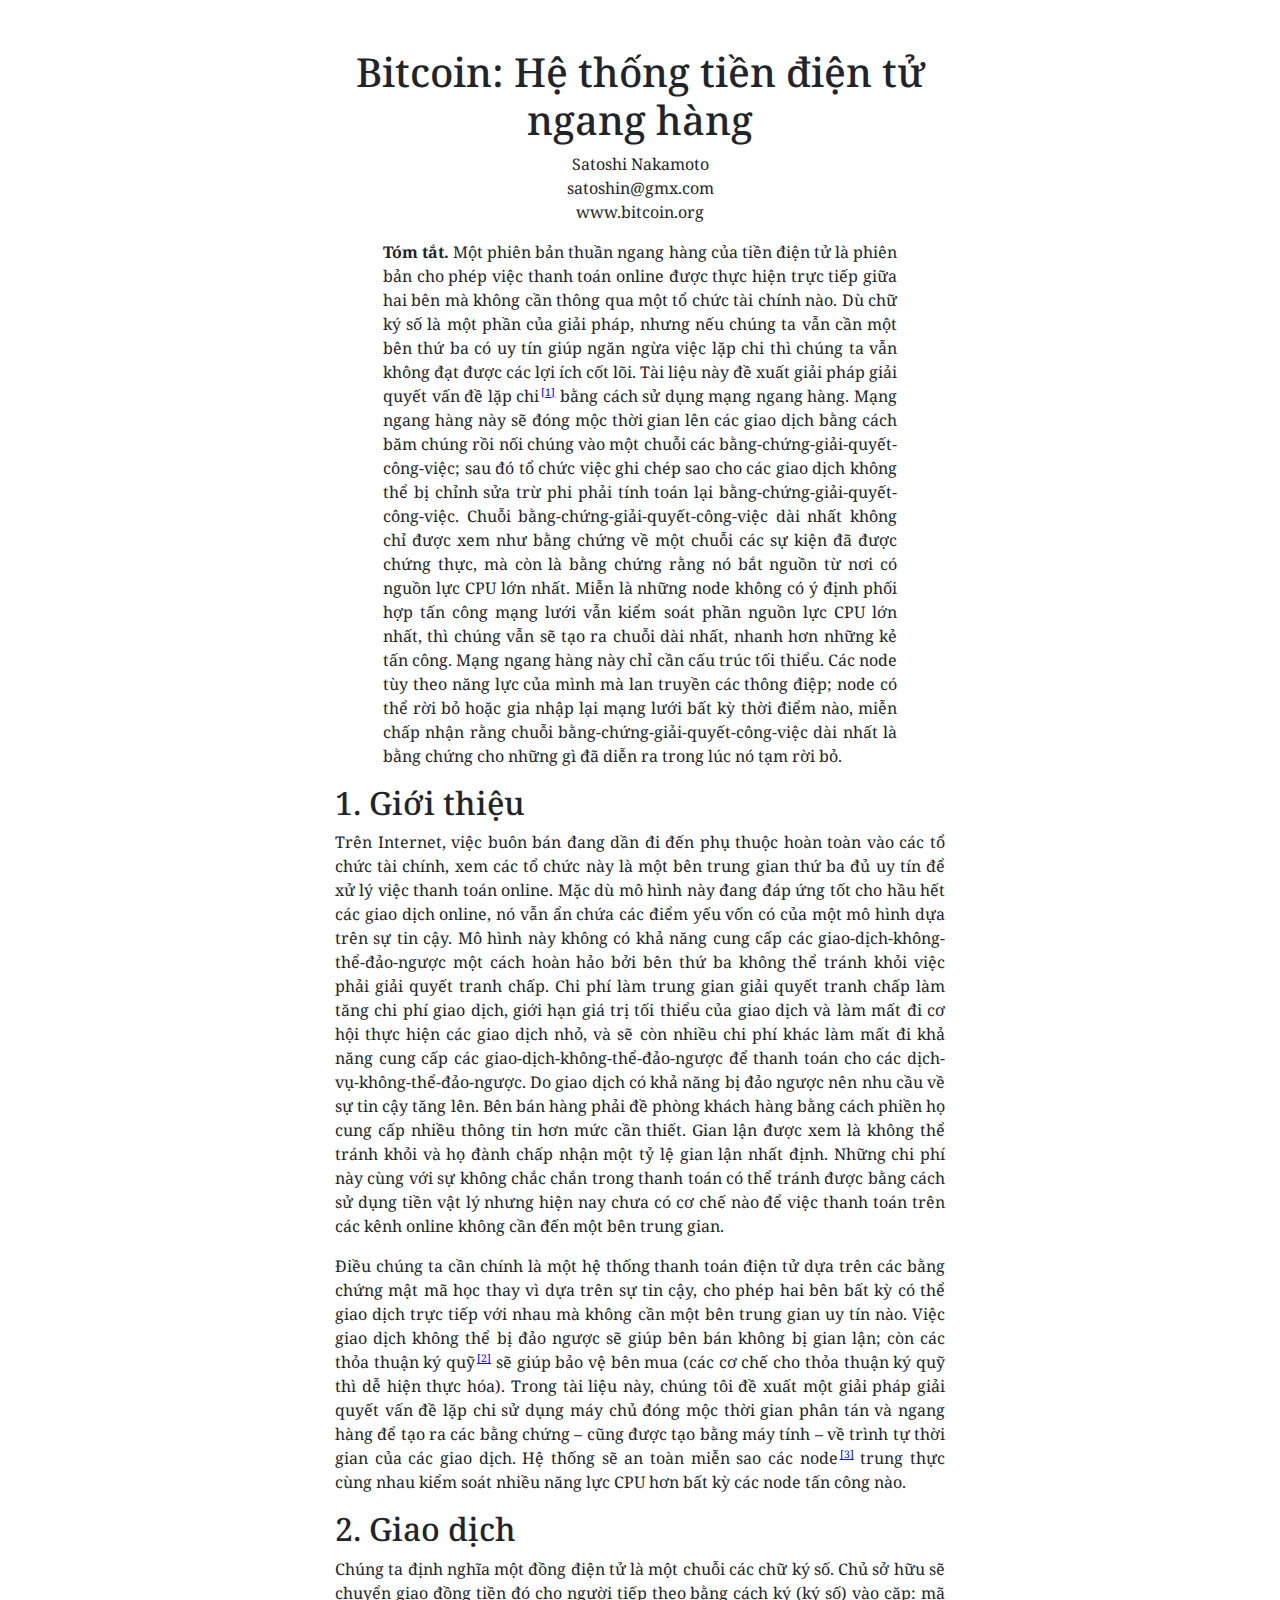
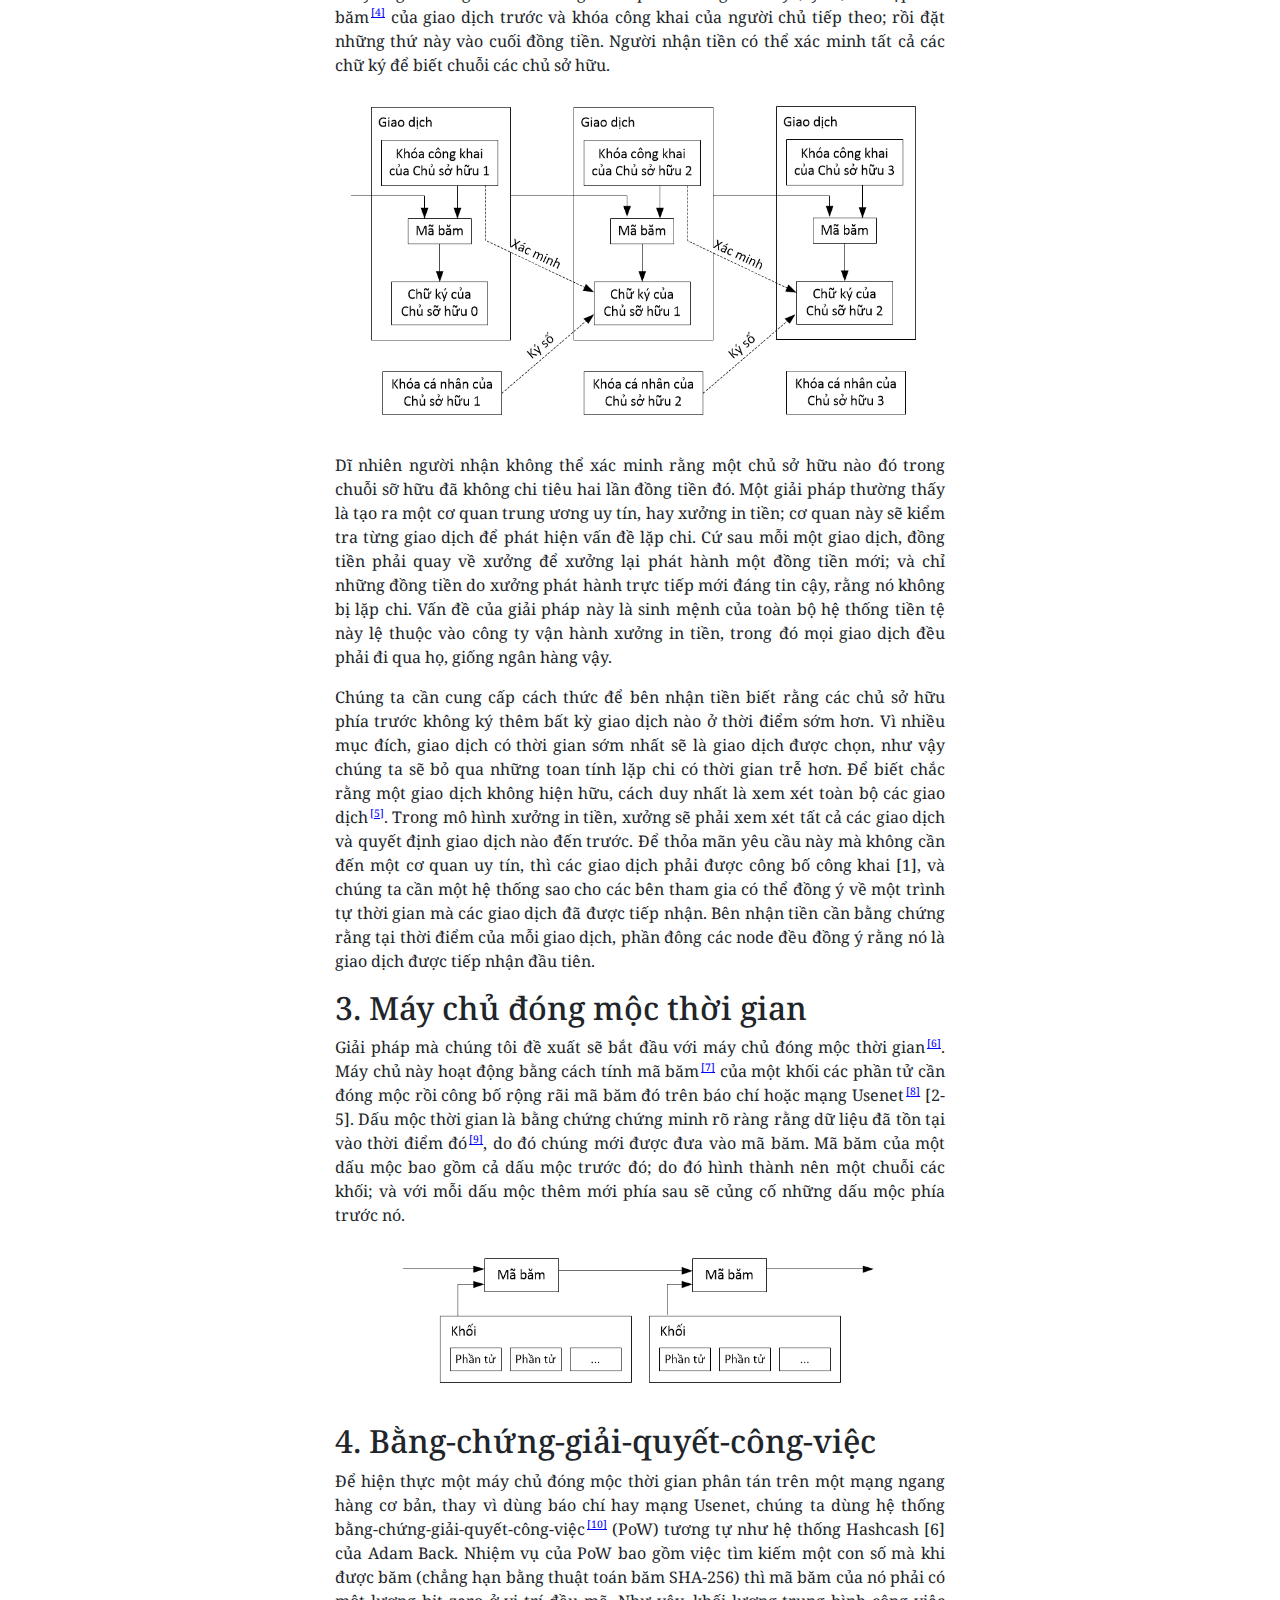
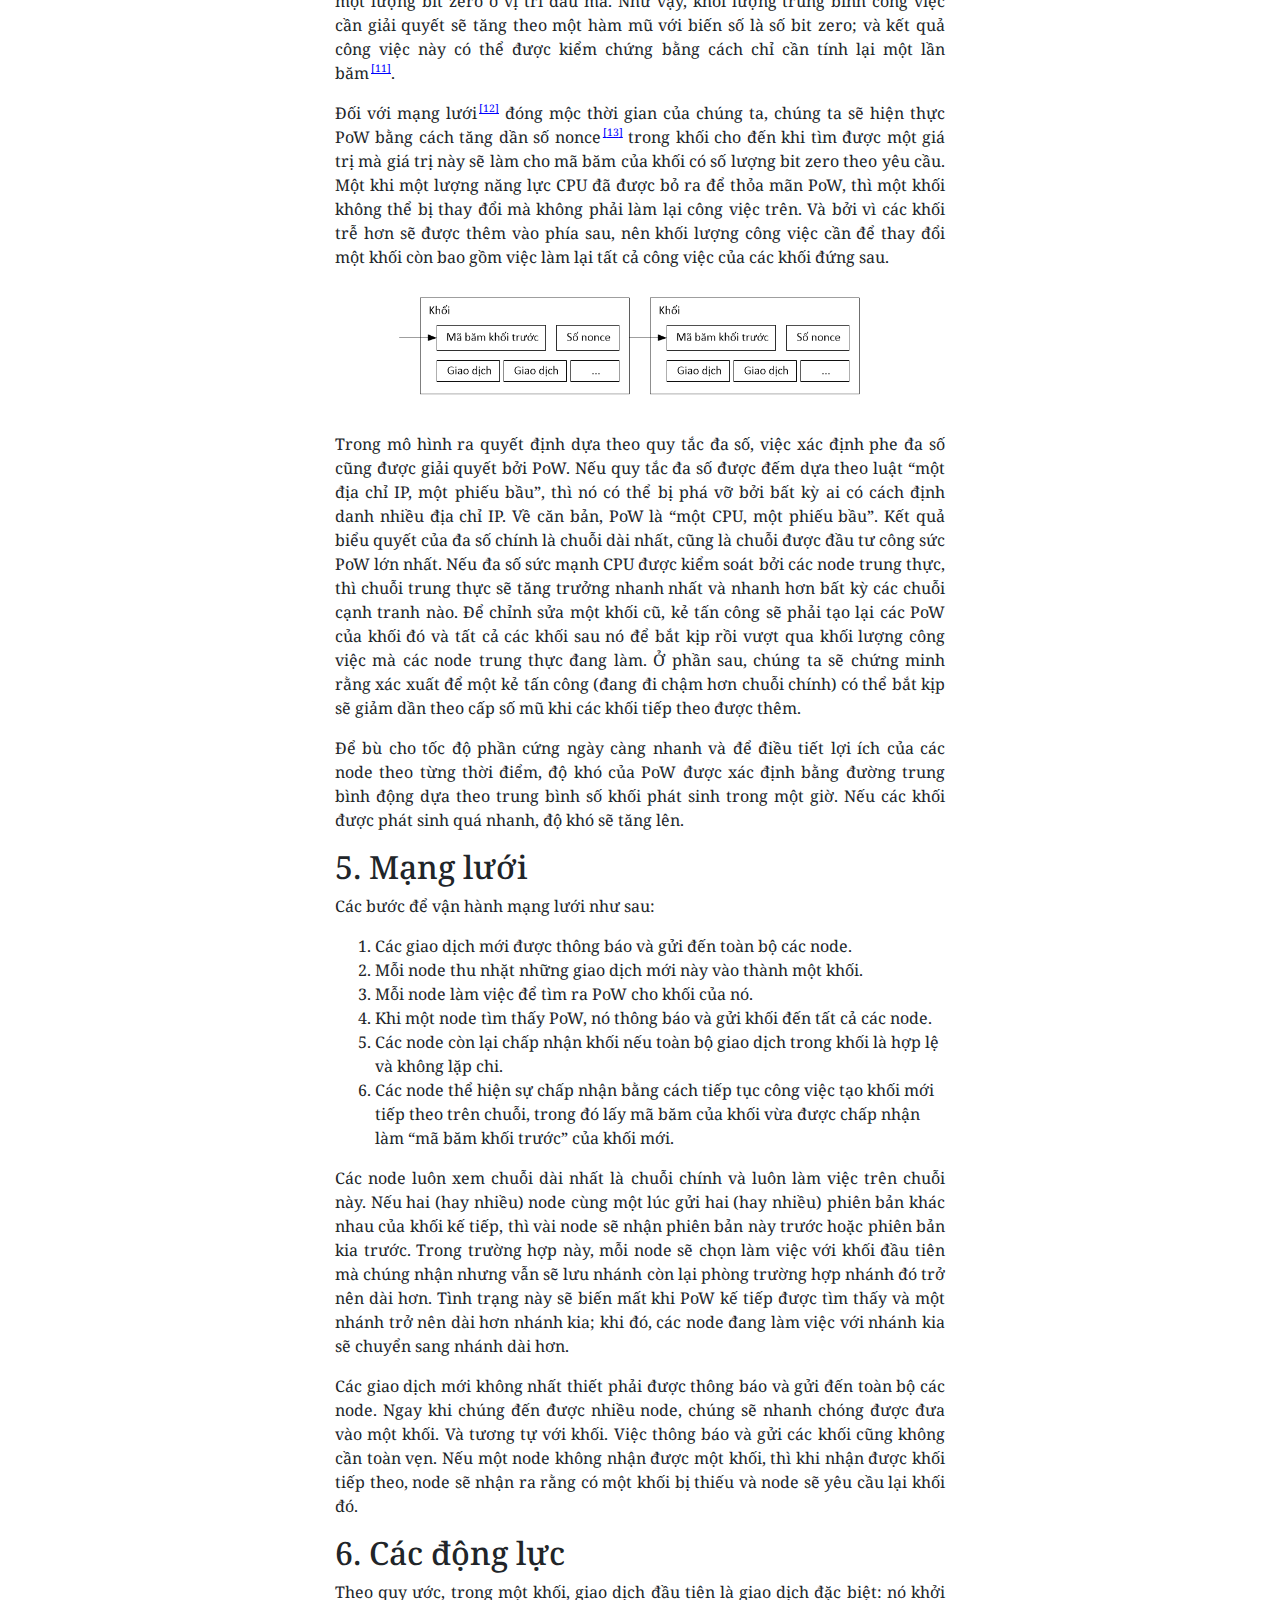
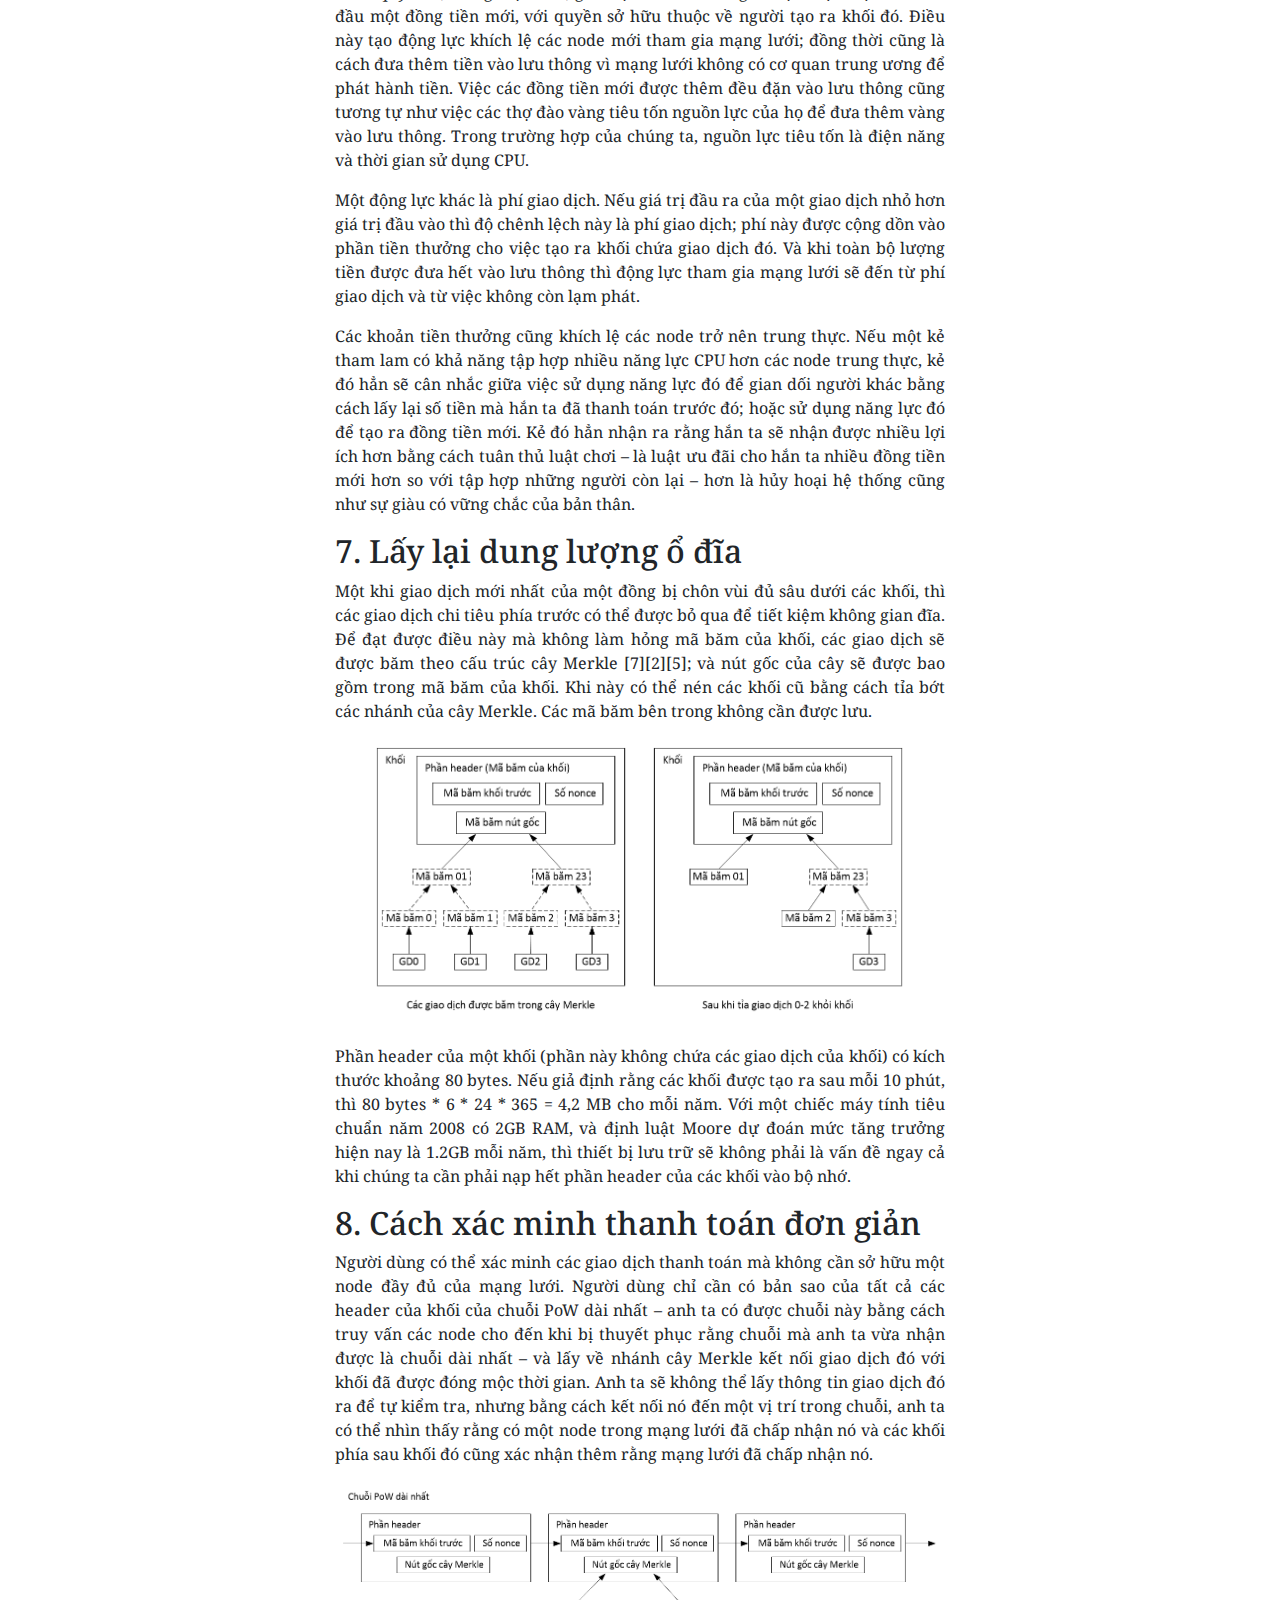
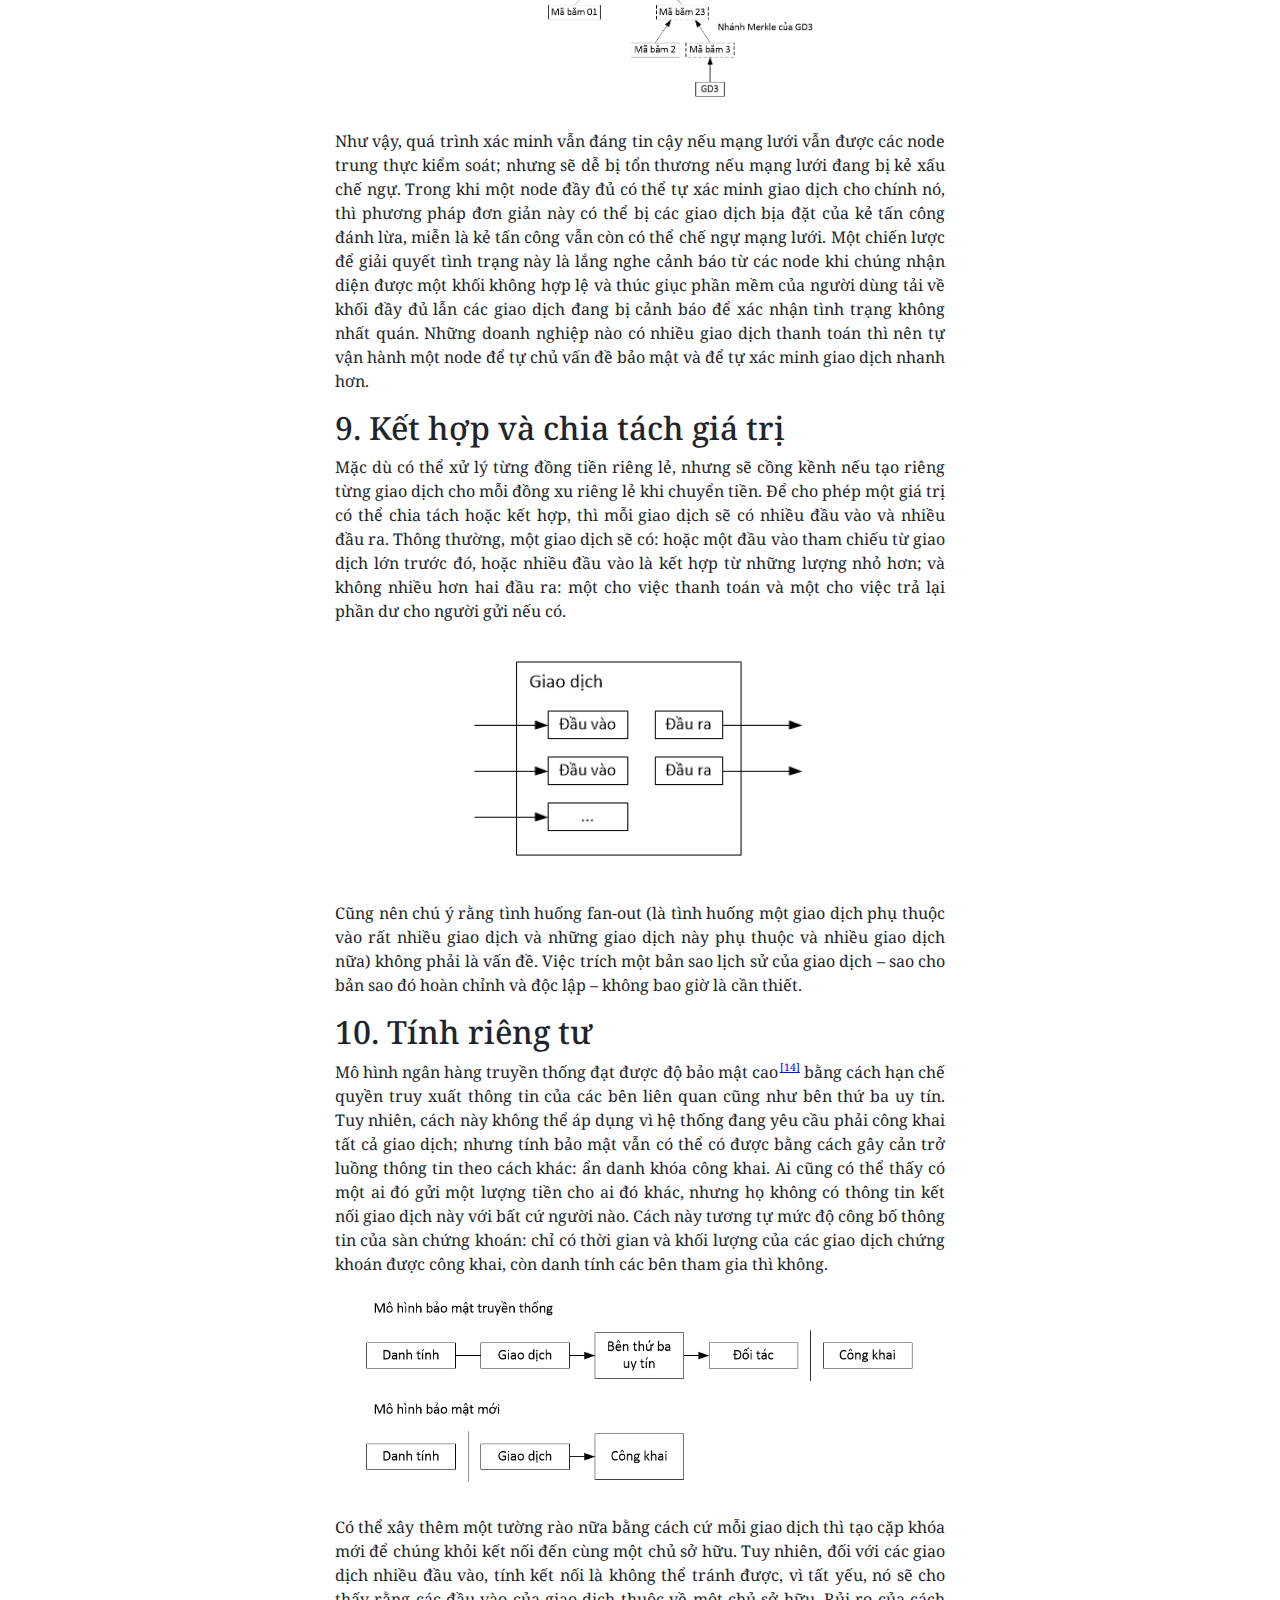
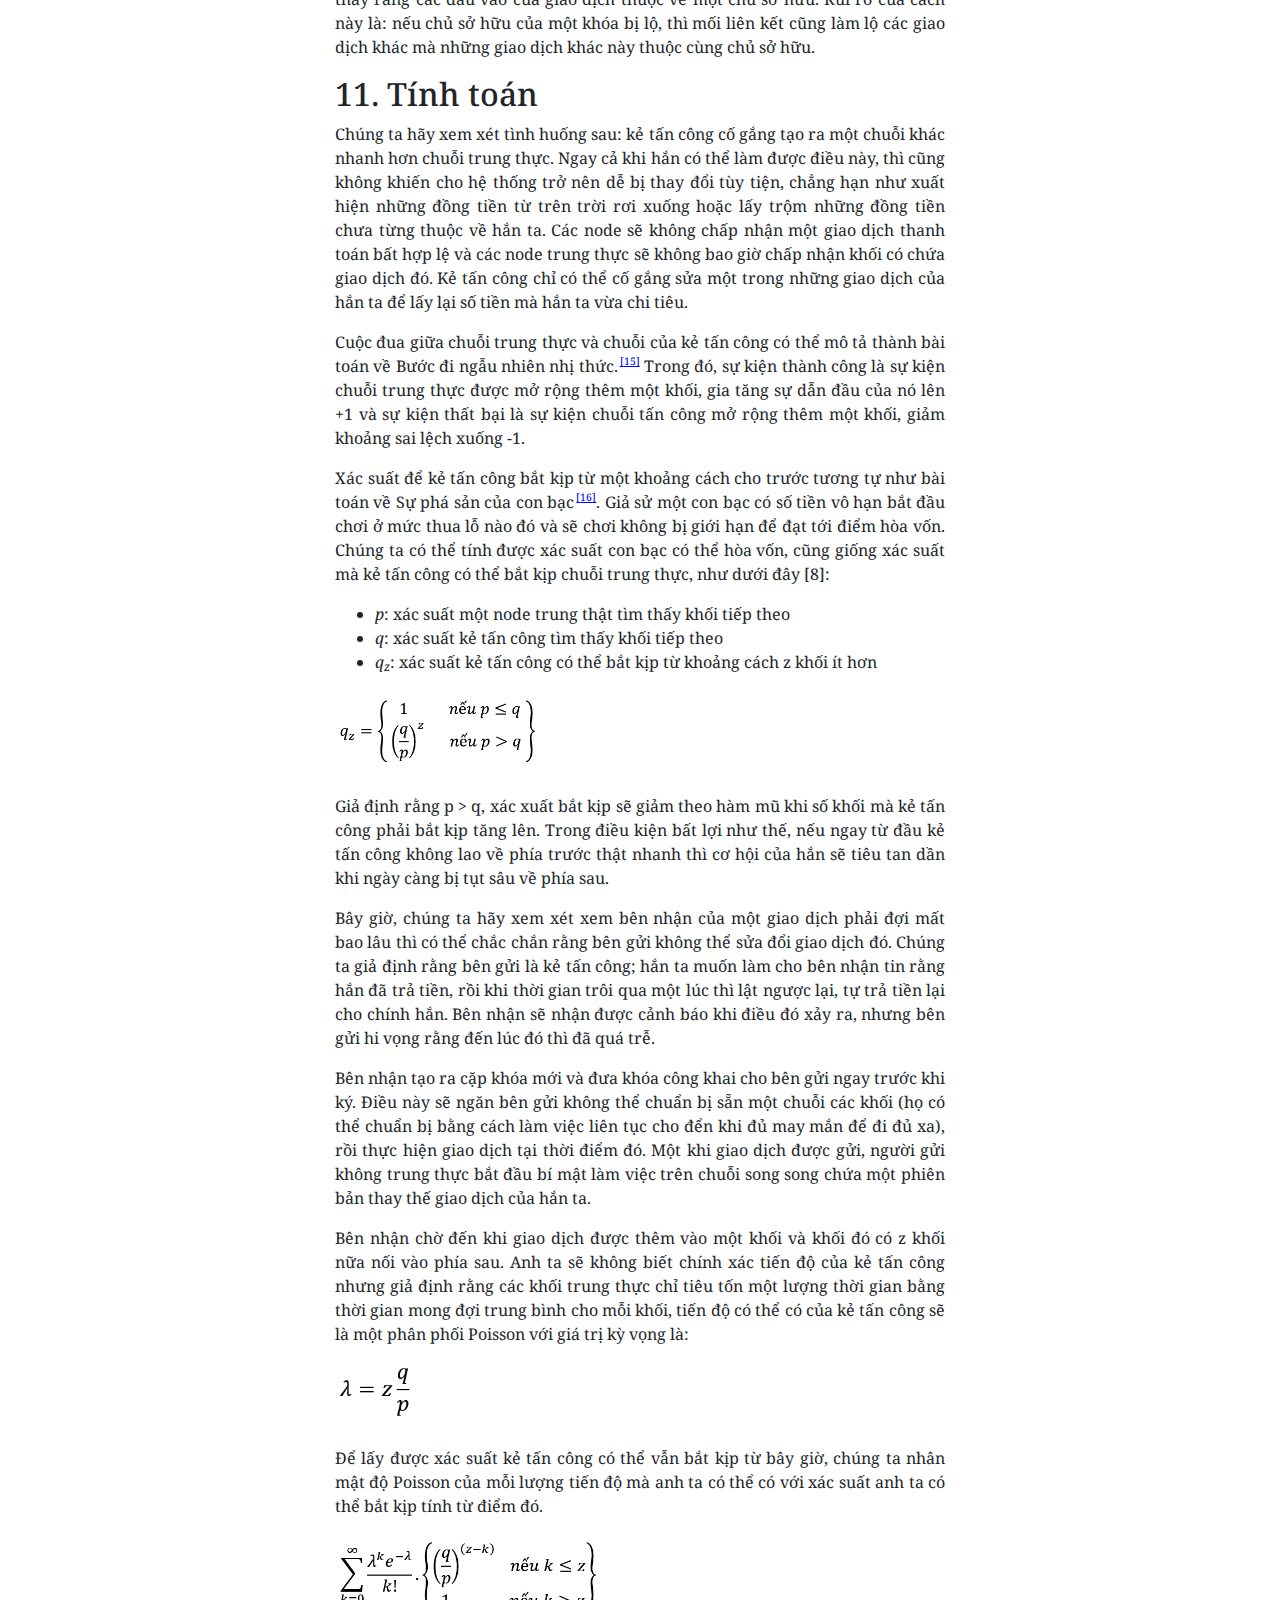
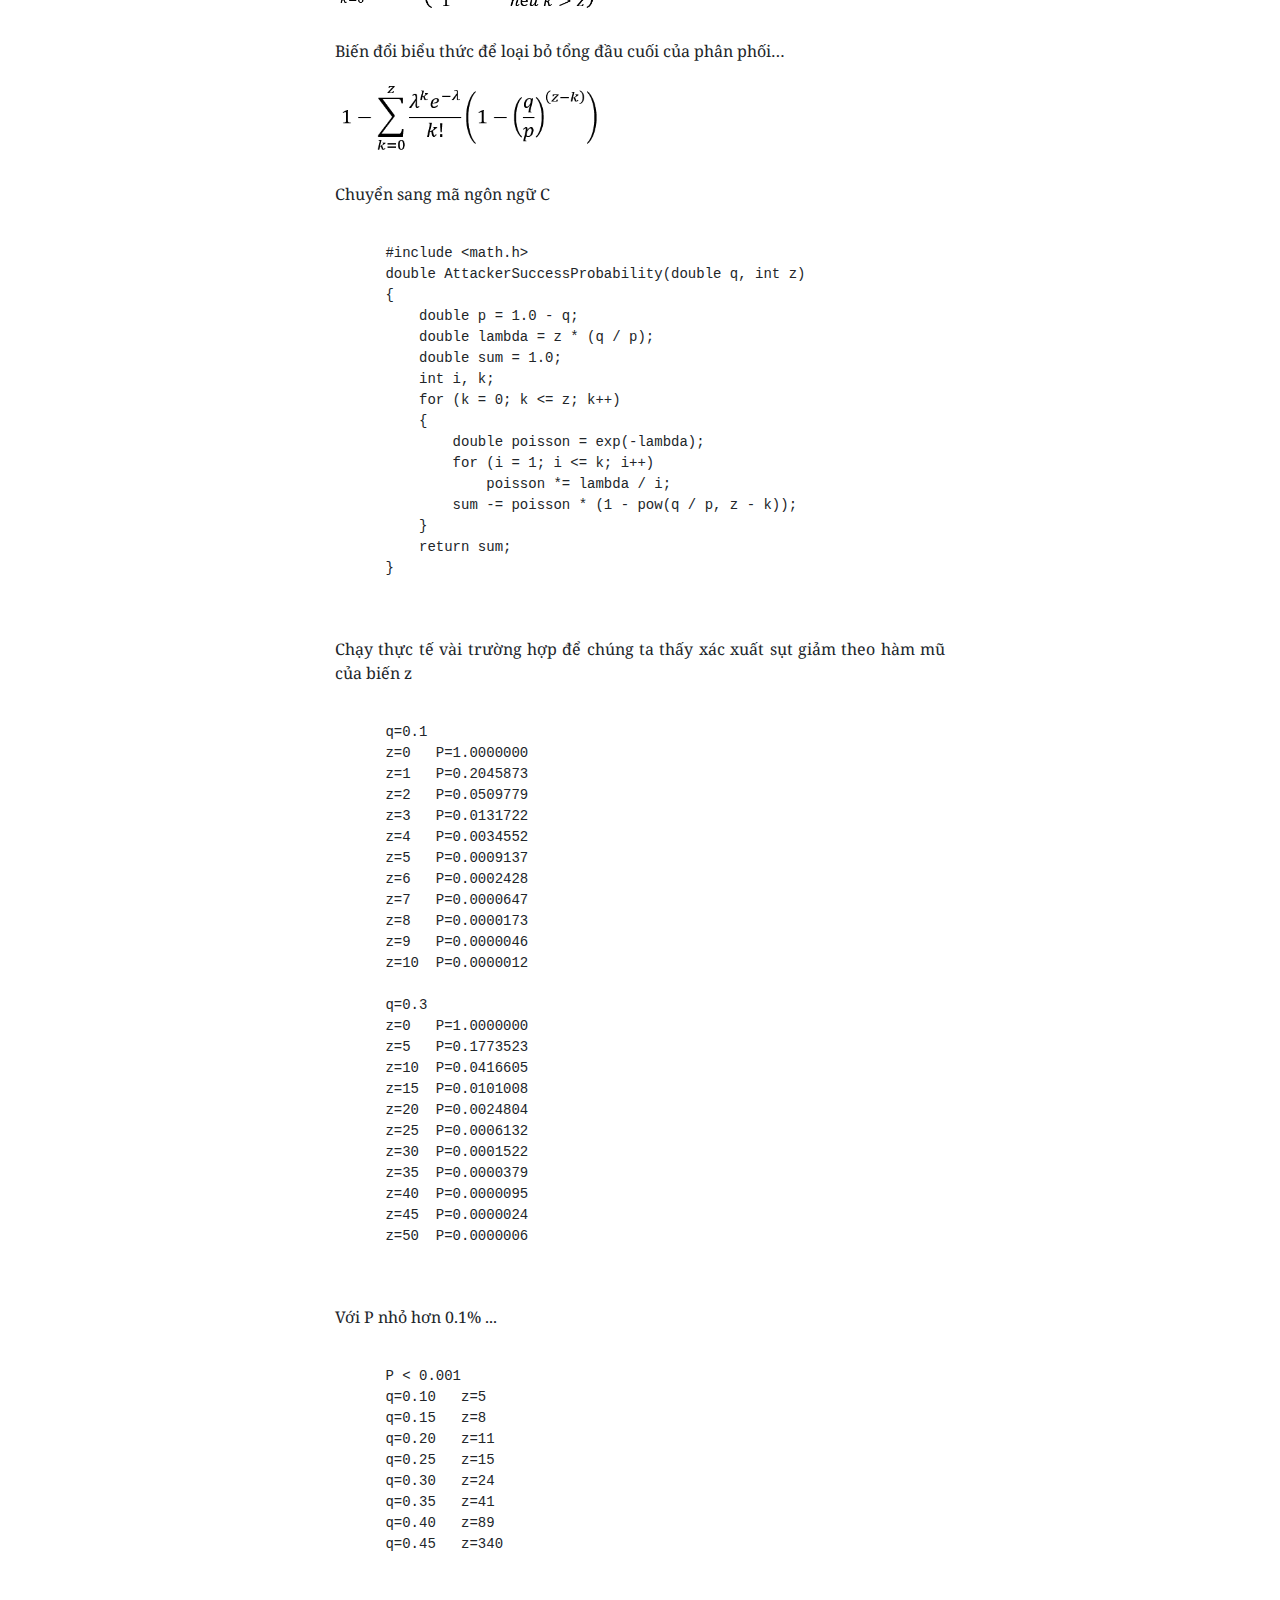
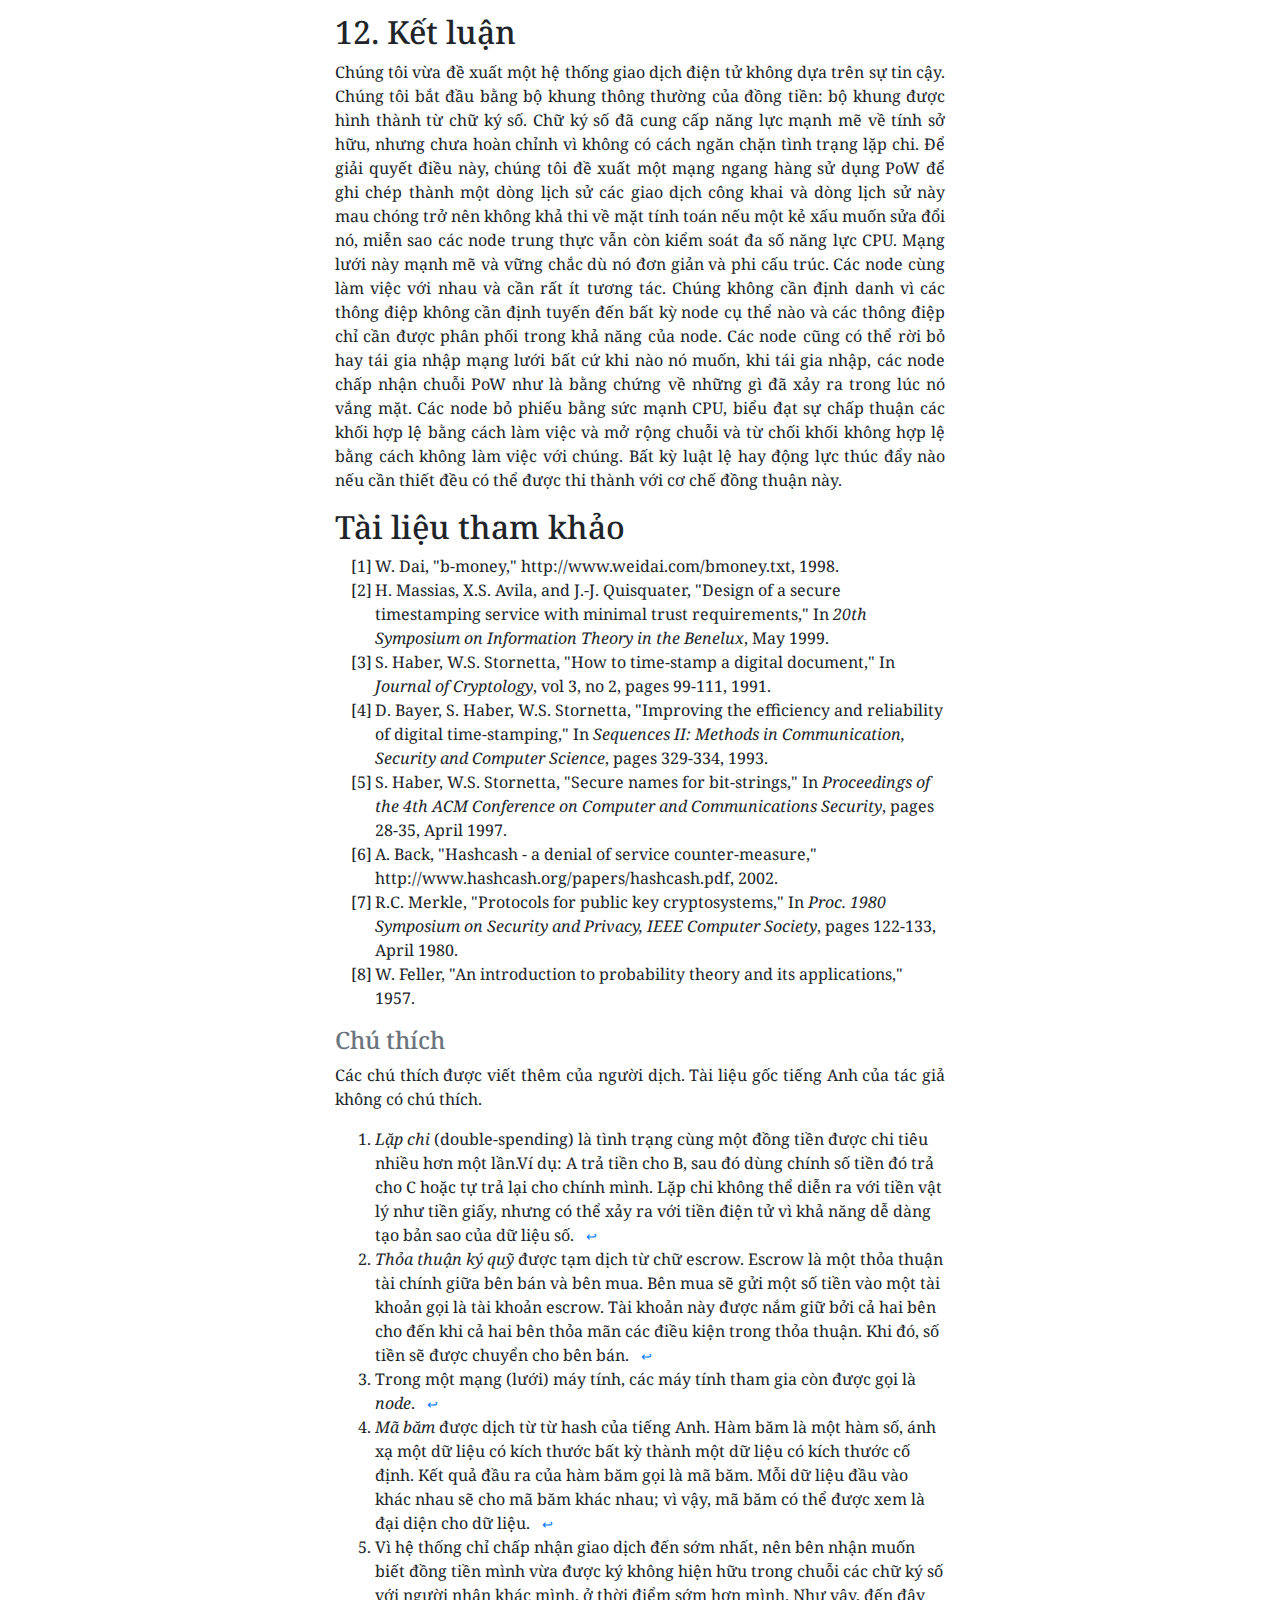
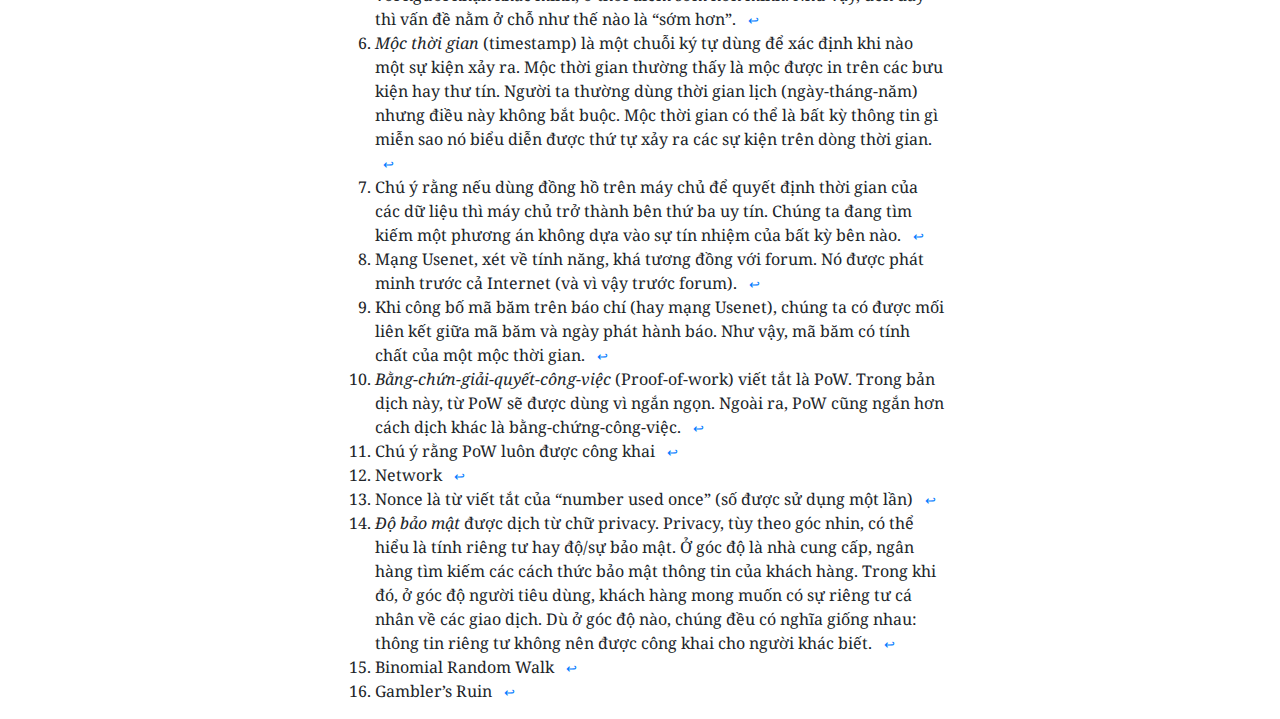
==== commit dfddd3b4: "Update index.html" ====
--- a/sach-trang-bitcoin/index.html
+++ b/sach-trang-bitcoin/index.html
@@ -469,9 +469,9 @@
             tiến độ mà anh ta có thể có với xác suất anh ta có thể 
             bắt kịp tính từ điểm đó.
           </p>
-          <img src="assets/img/xac-suat-bat-kip-2.png" class="mb-4" style="height: 80px;" />
+          <img src="assets/img/xac-suat-bat-kip-2.png" class="mb-4 img-fluid" style="width: 270px;" />
           <p>Biến đổi biểu thức để loại bỏ tổng đầu cuối của phân phối…</p>
-          <img src="assets/img/xac-suat-bat-kip-3.png" class="mb-4" style="height: 80px;" />
+          <img src="assets/img/xac-suat-bat-kip-3.png" class="mb-4 img-fluid" style="width: 270px;" />
           <p>Chuyển sang mã ngôn ngữ C</p>
           <pre>
             <code>
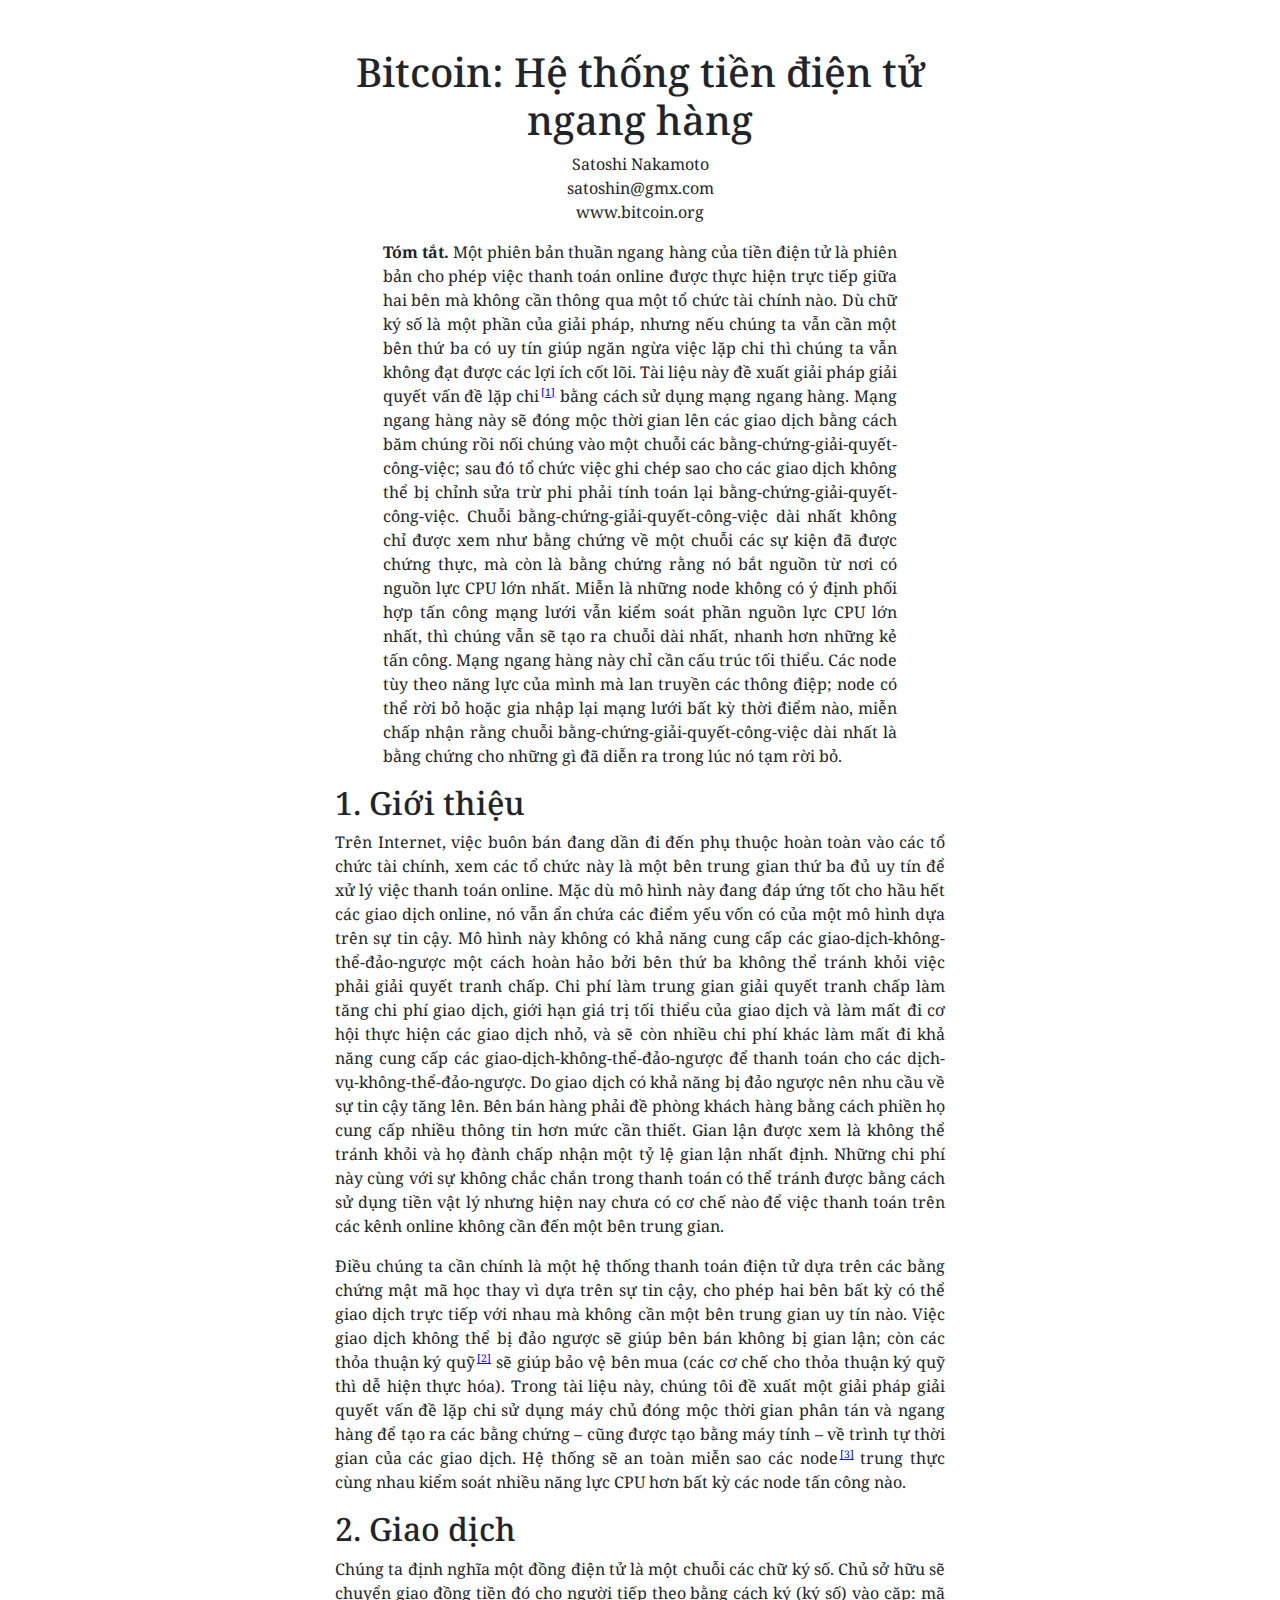
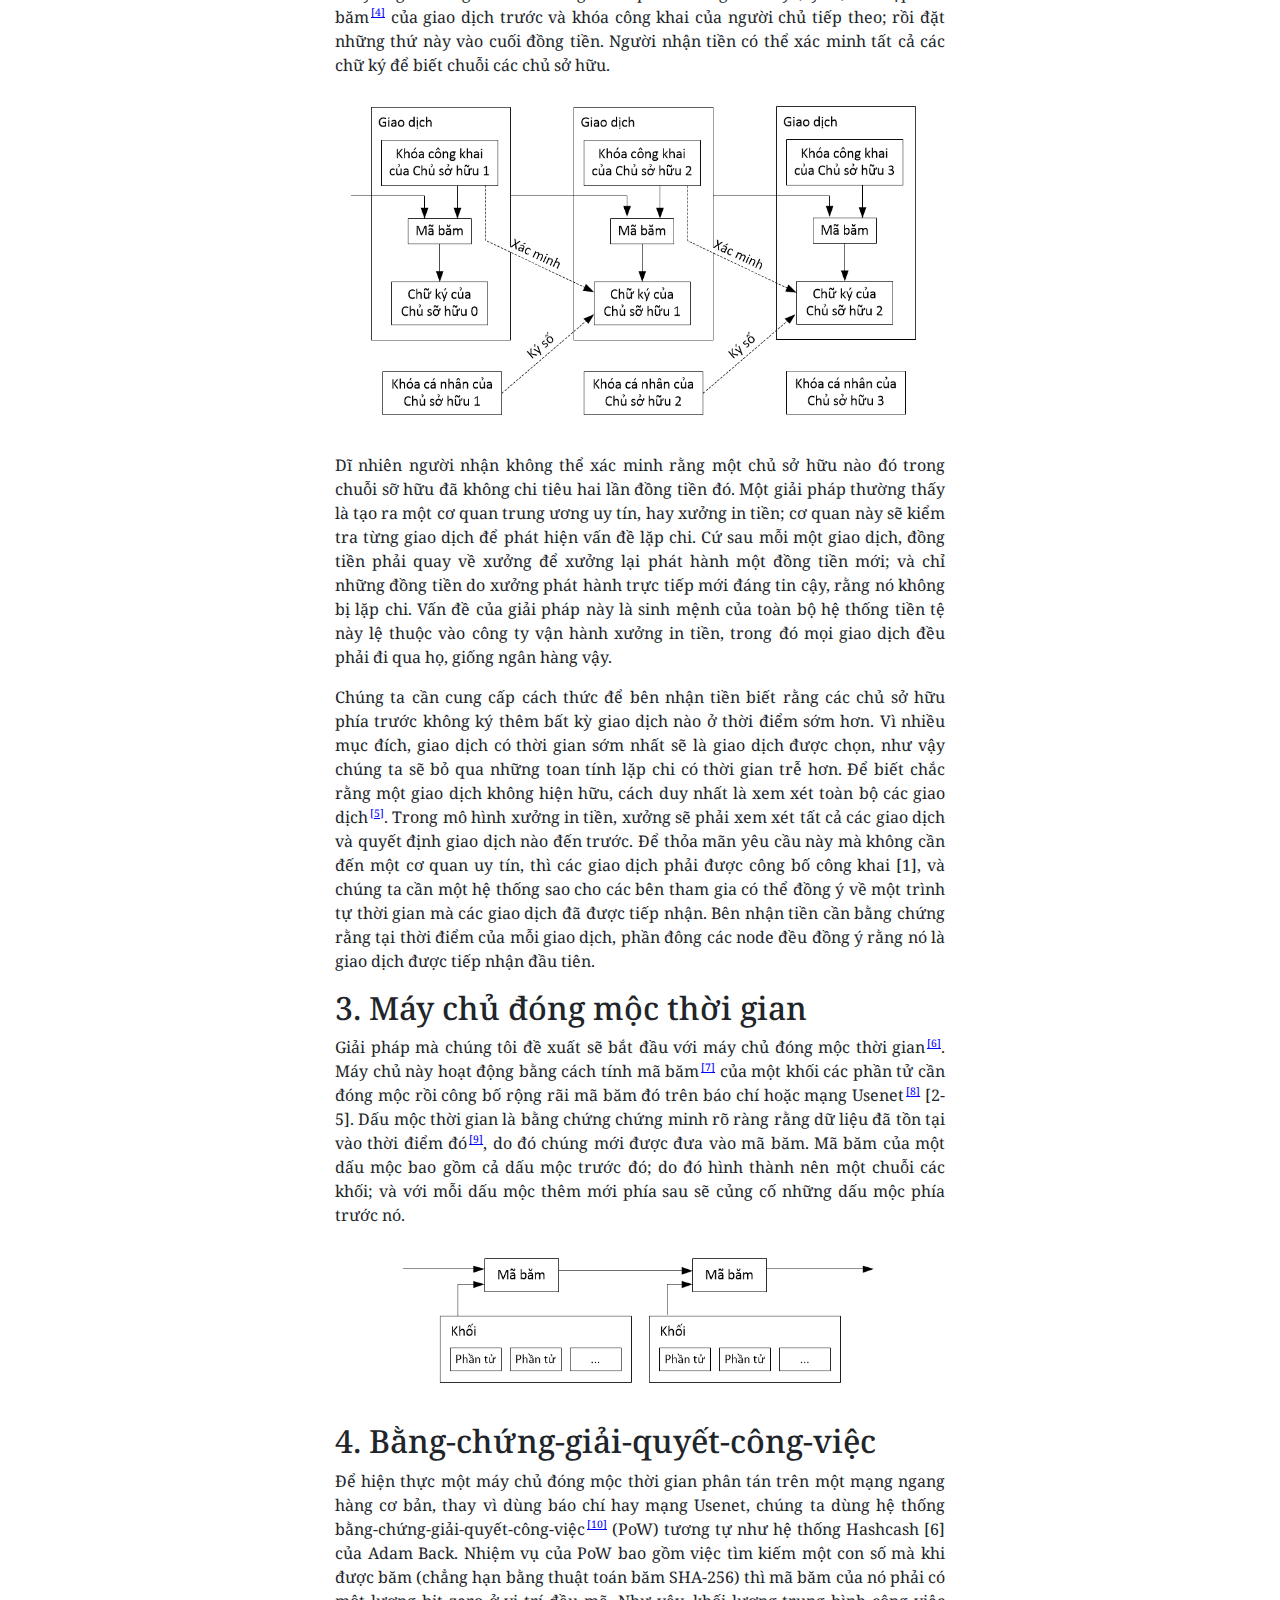
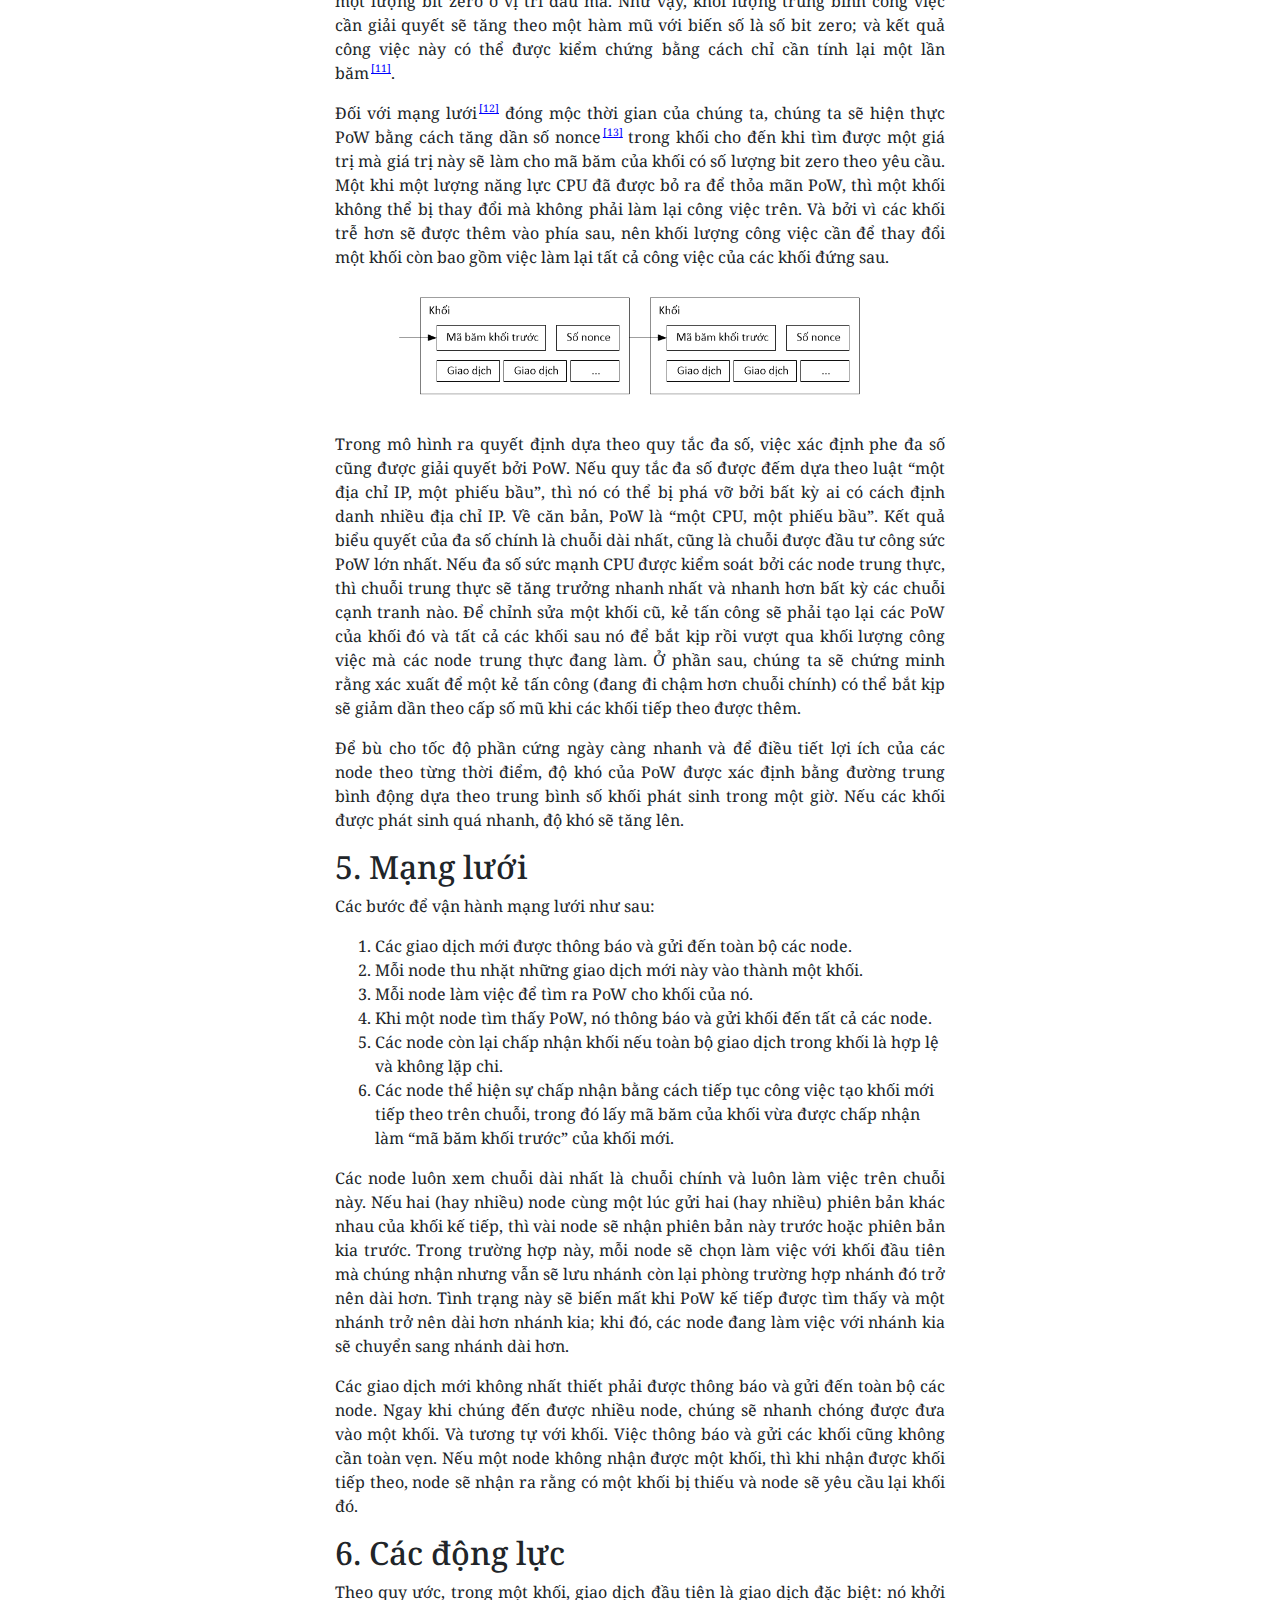
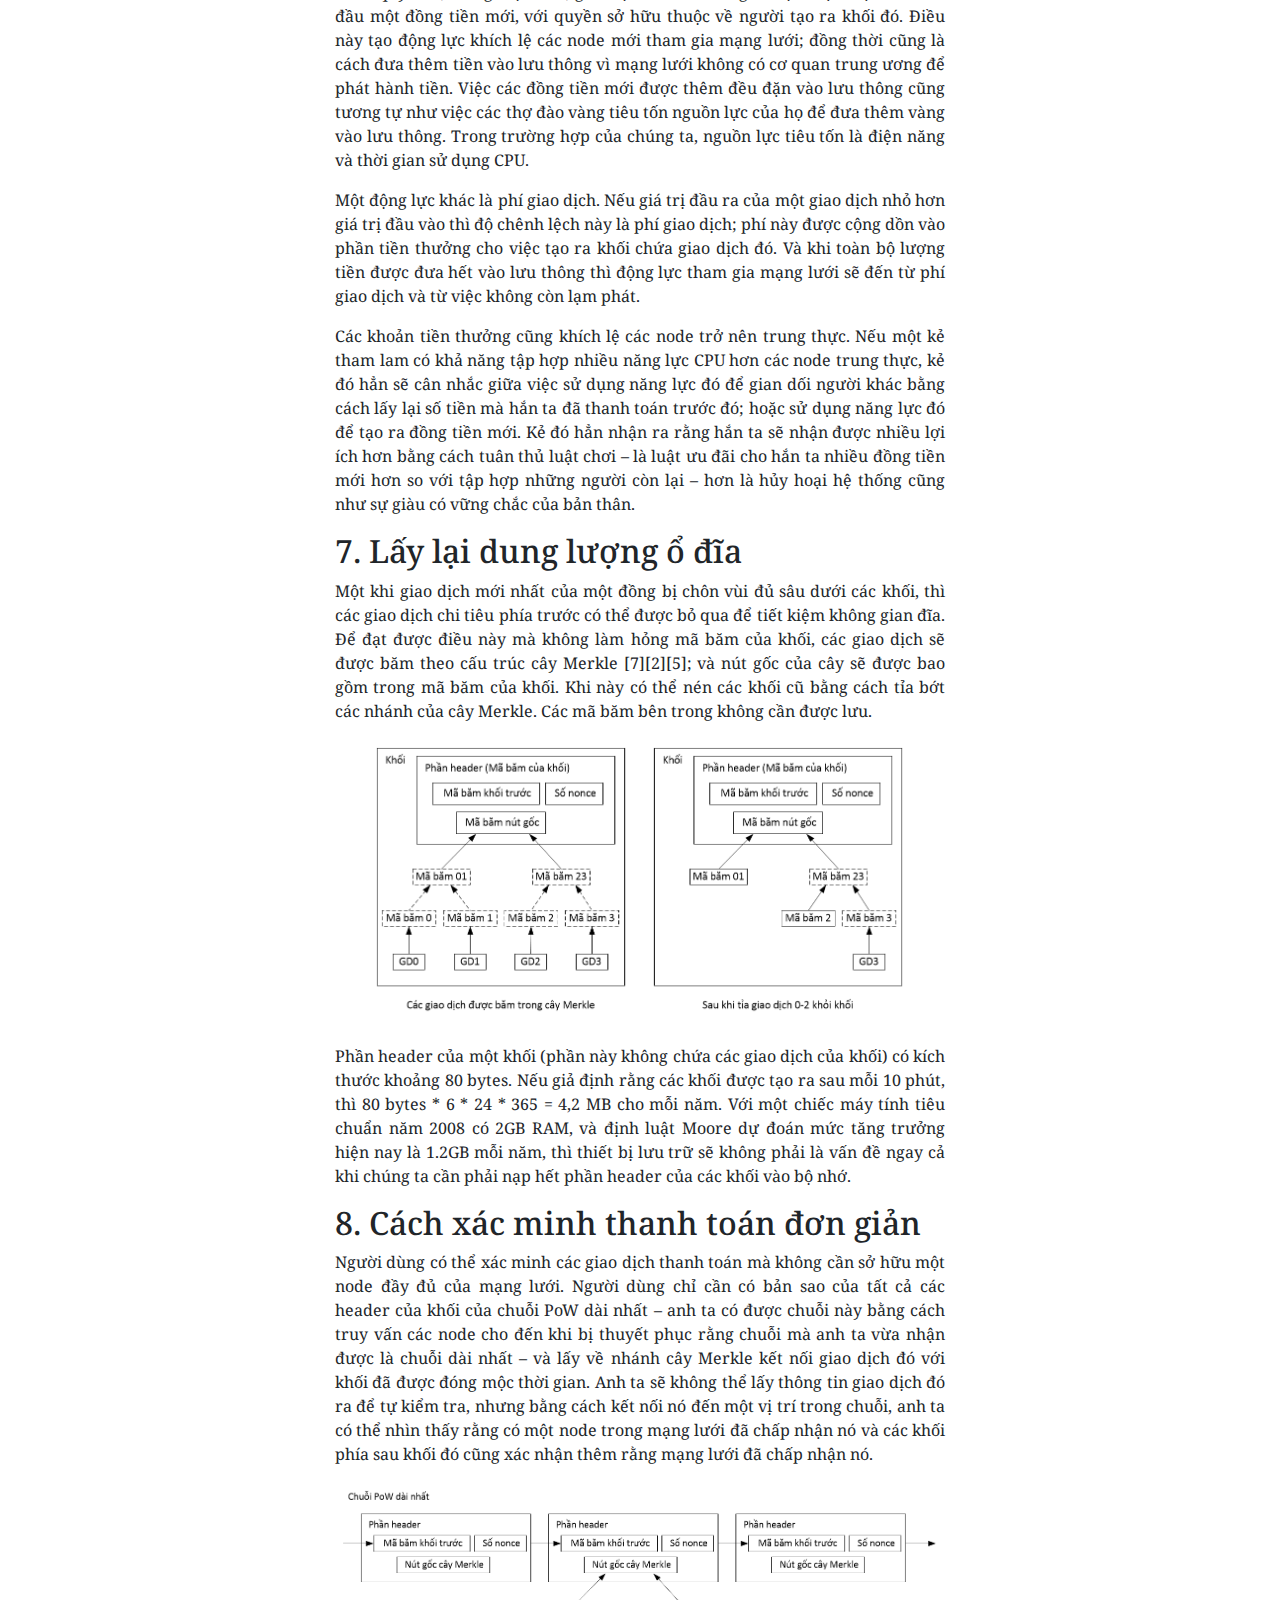
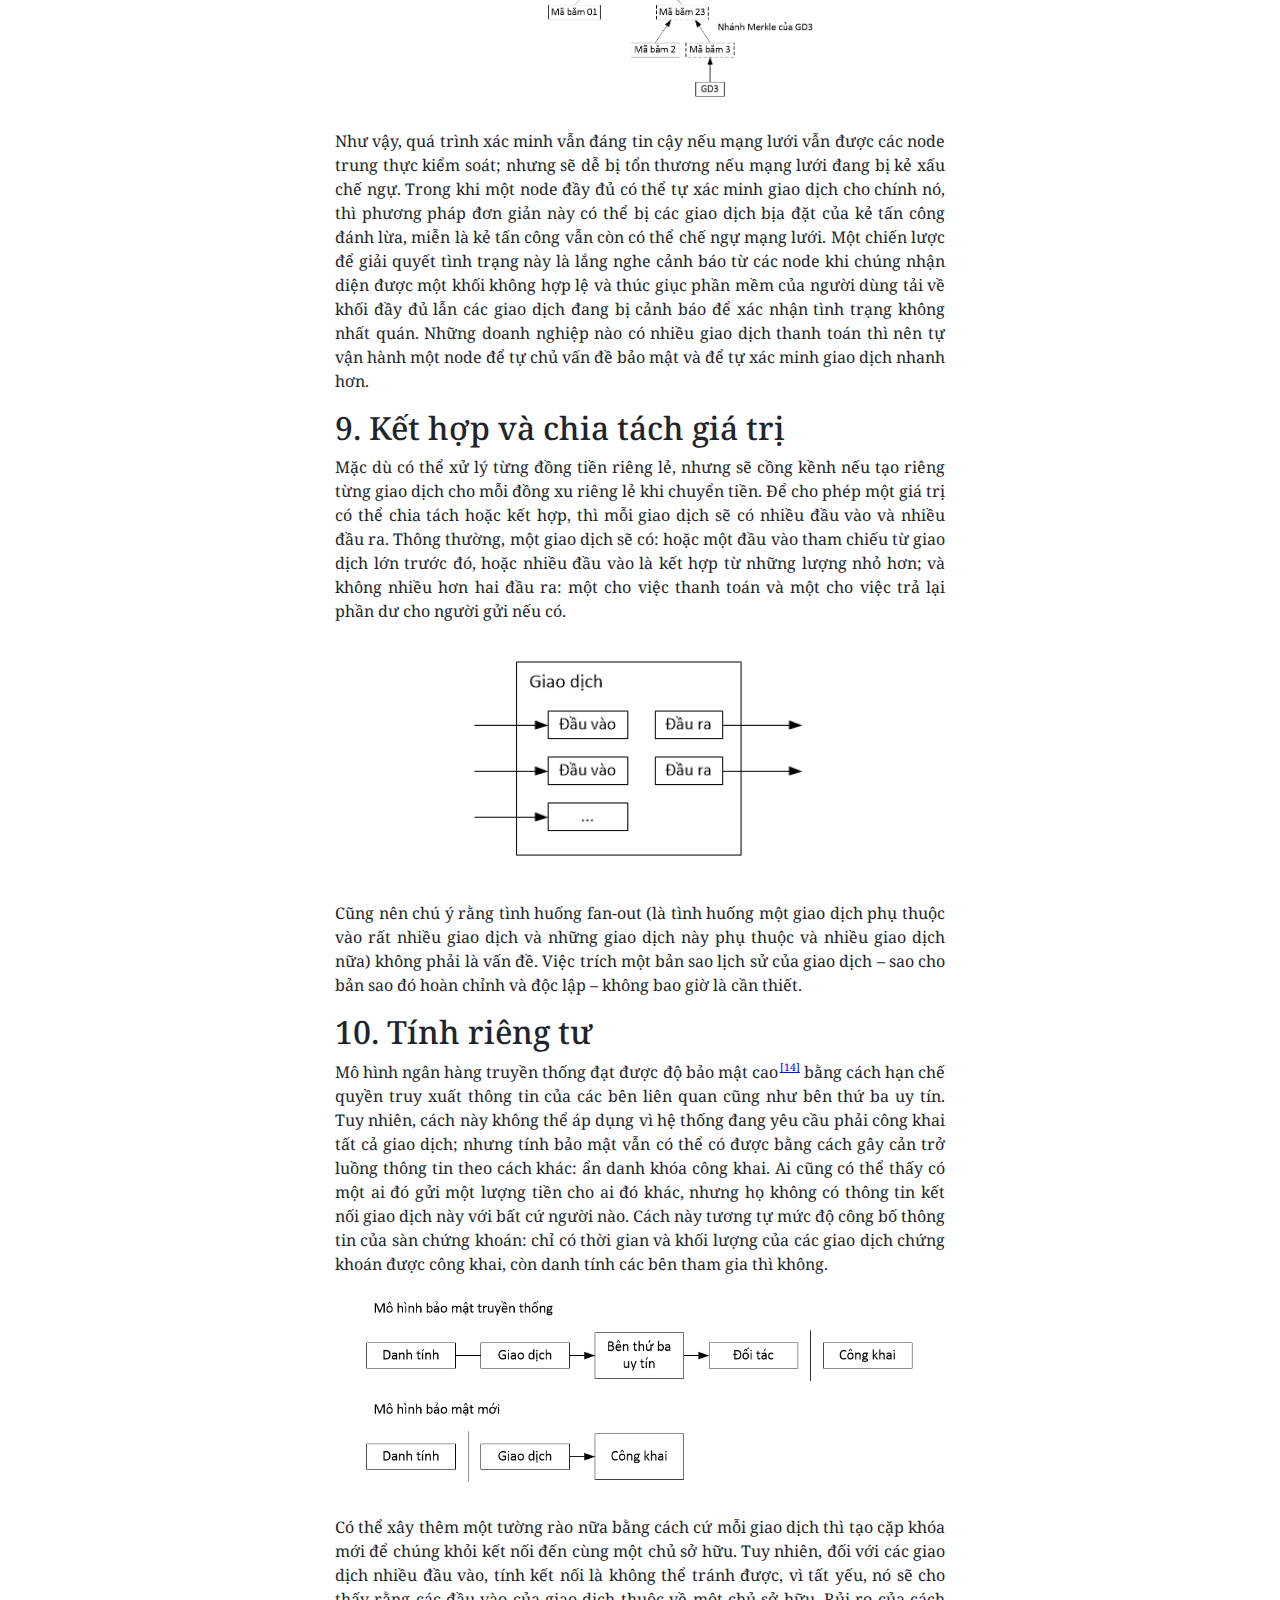
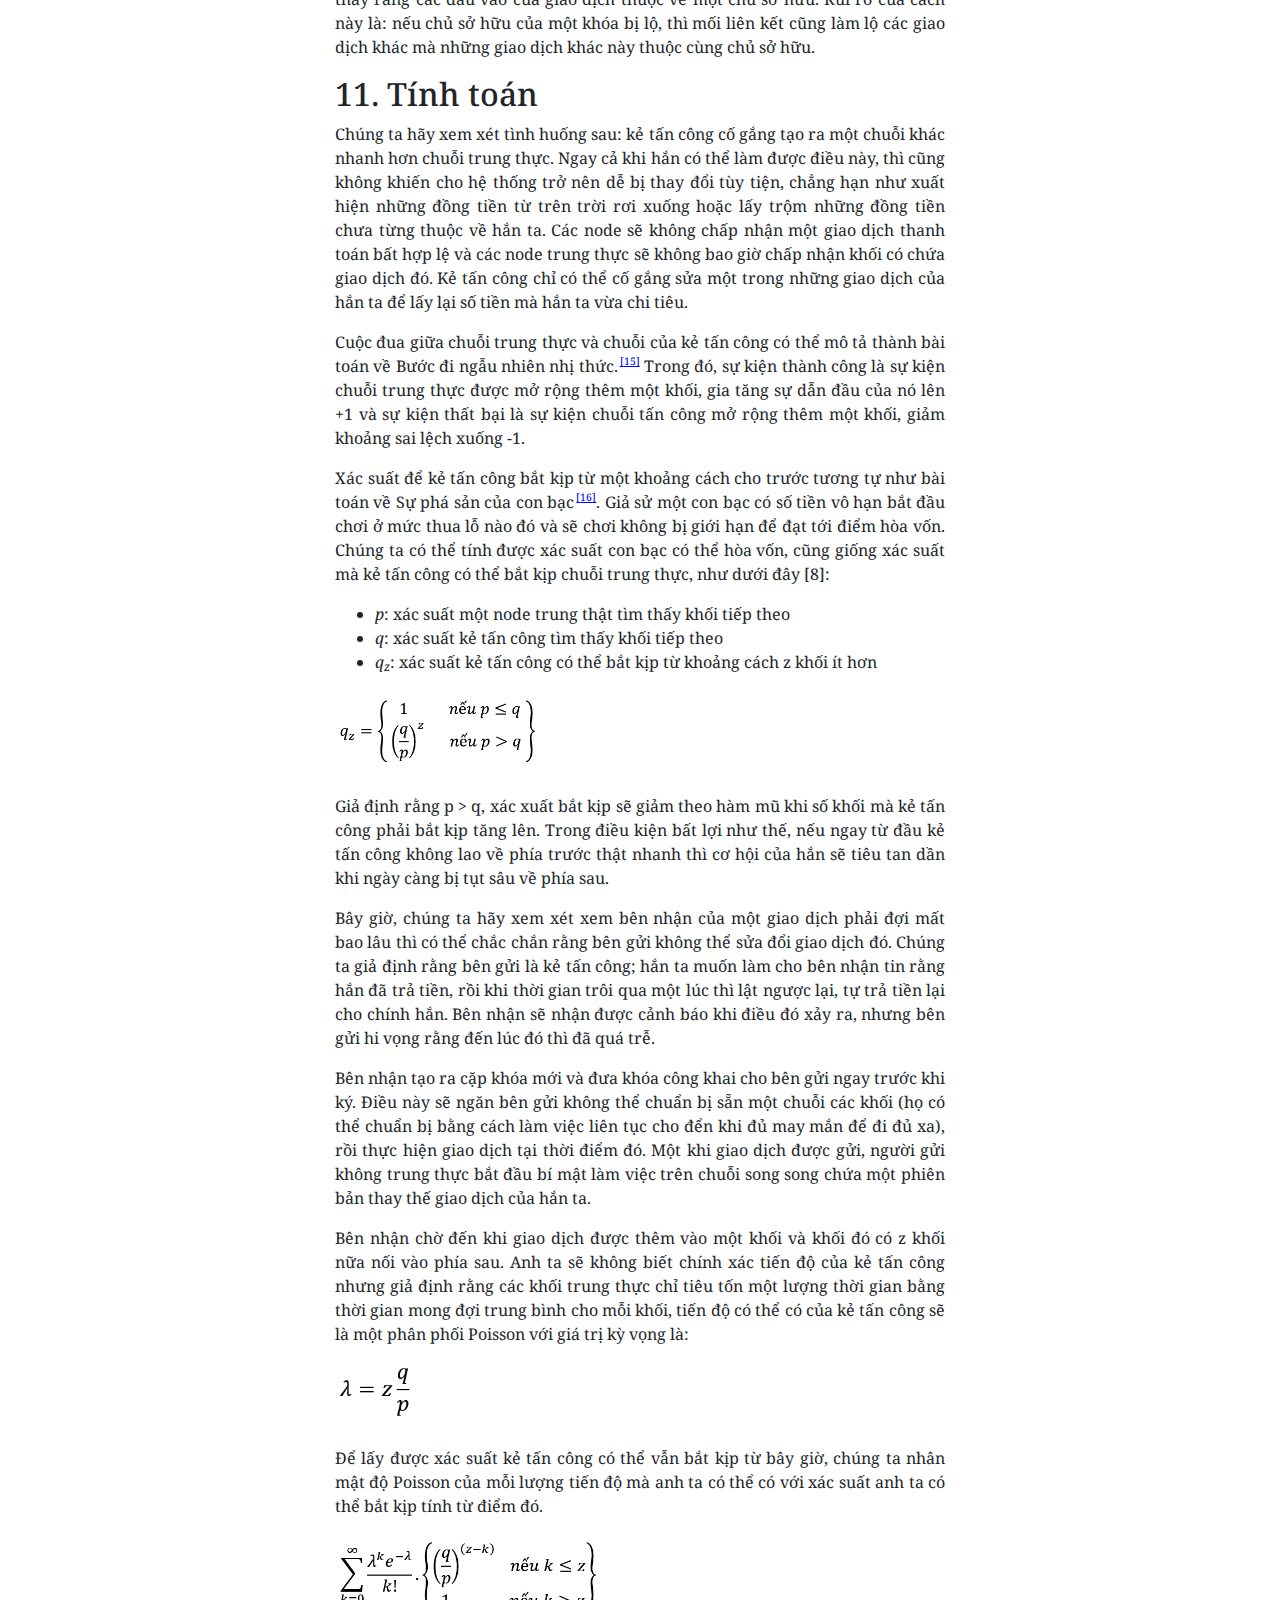
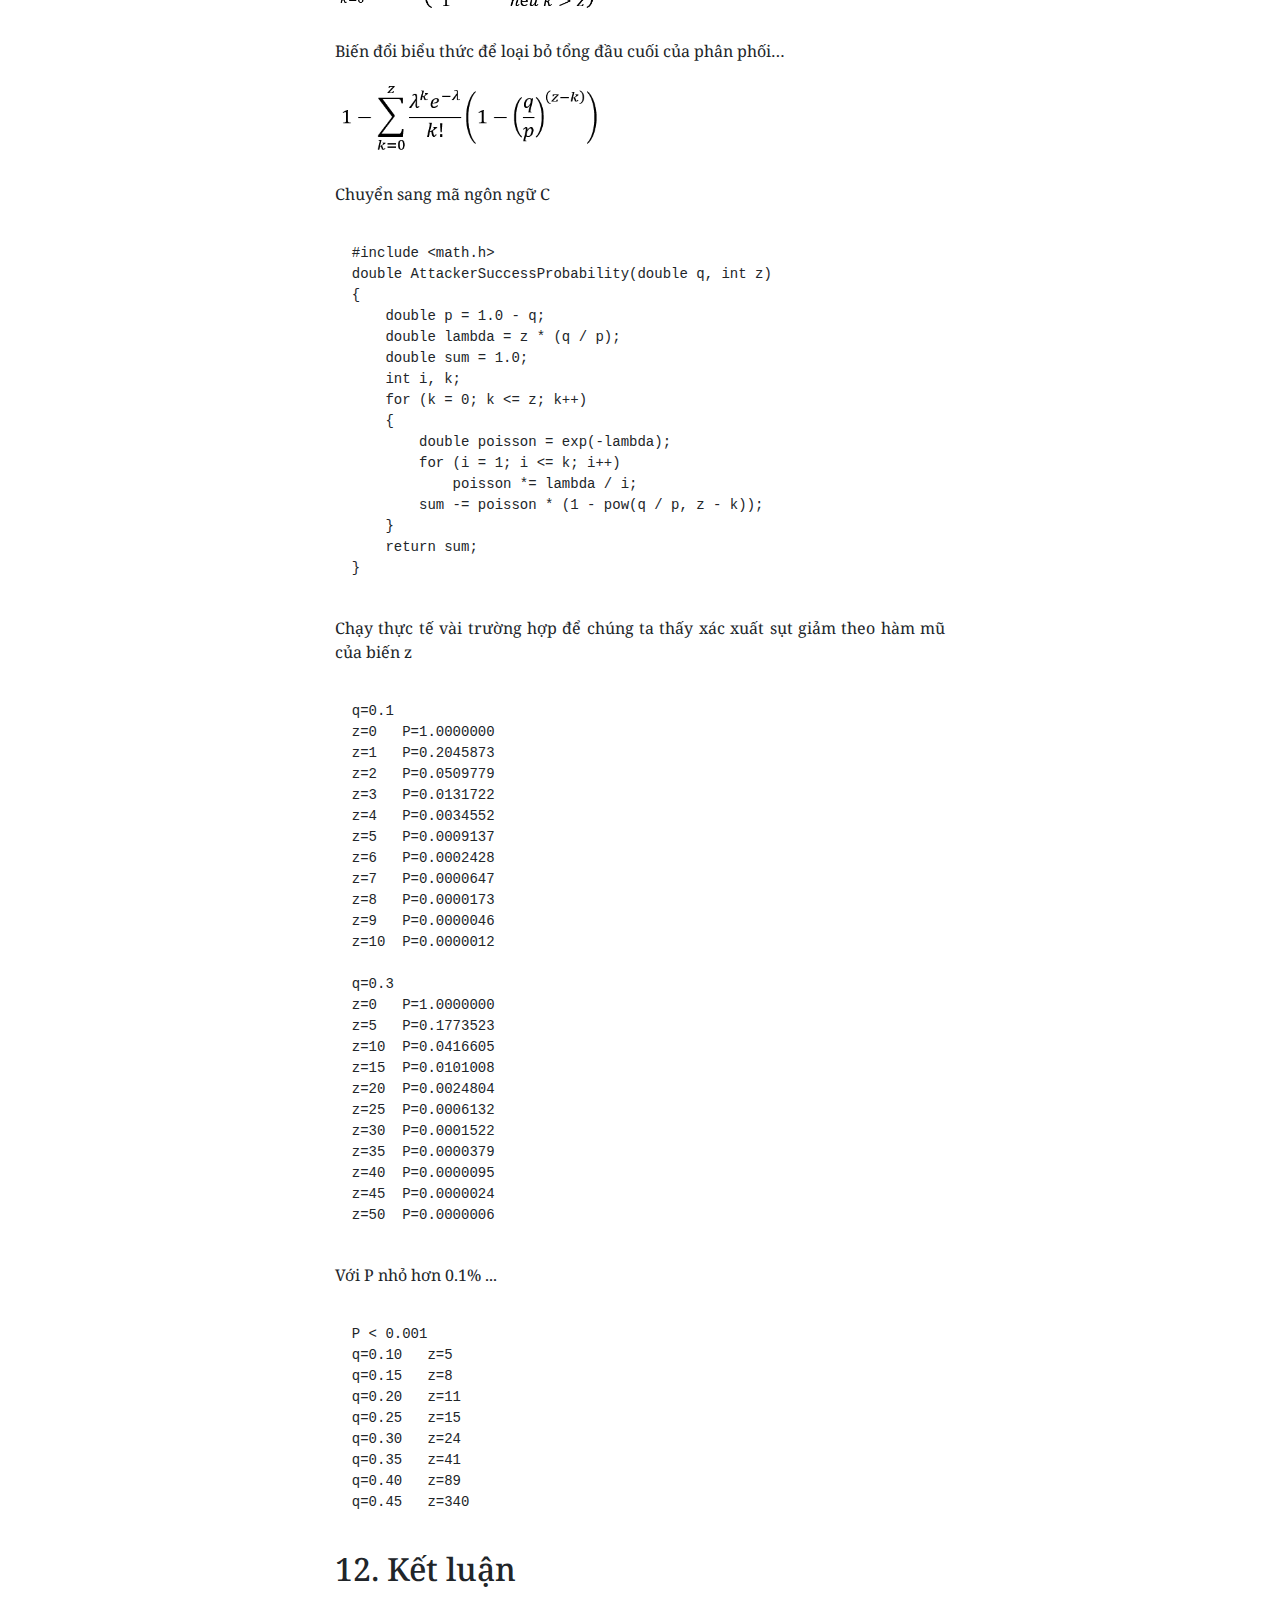
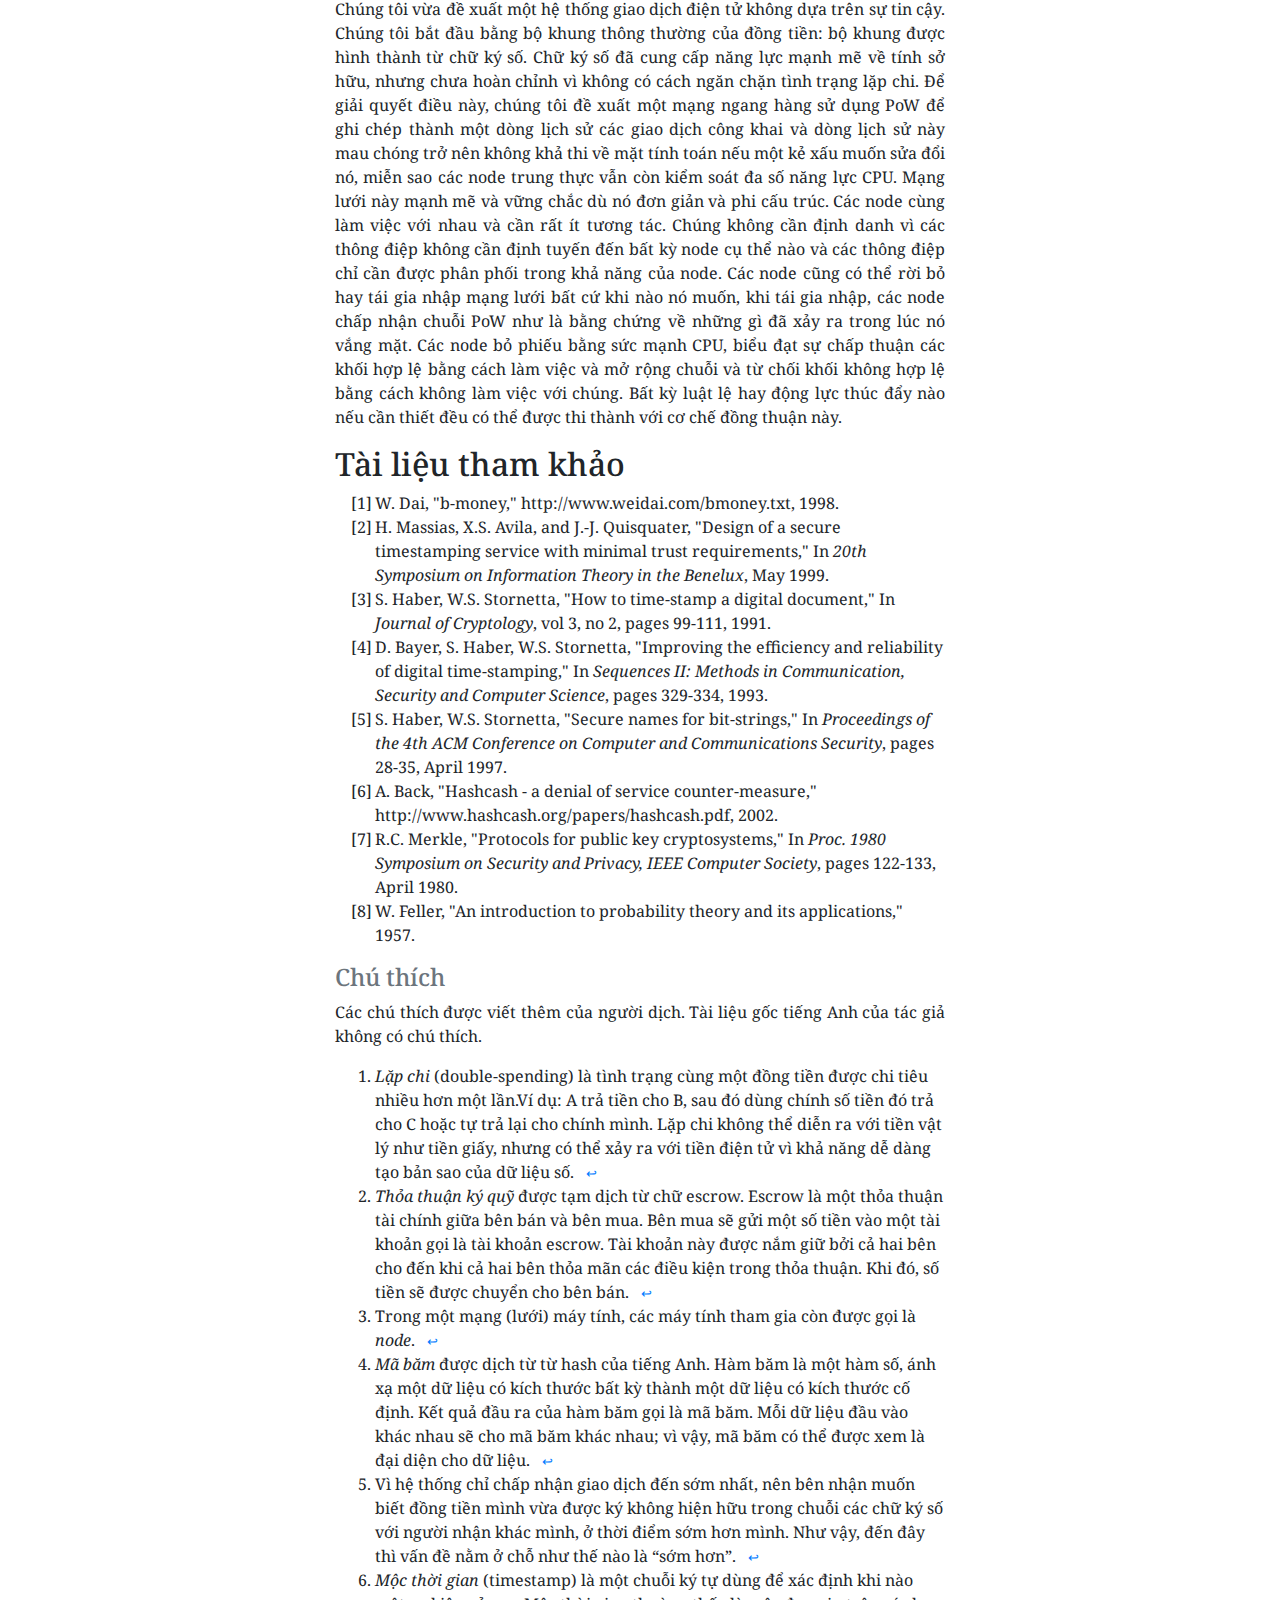
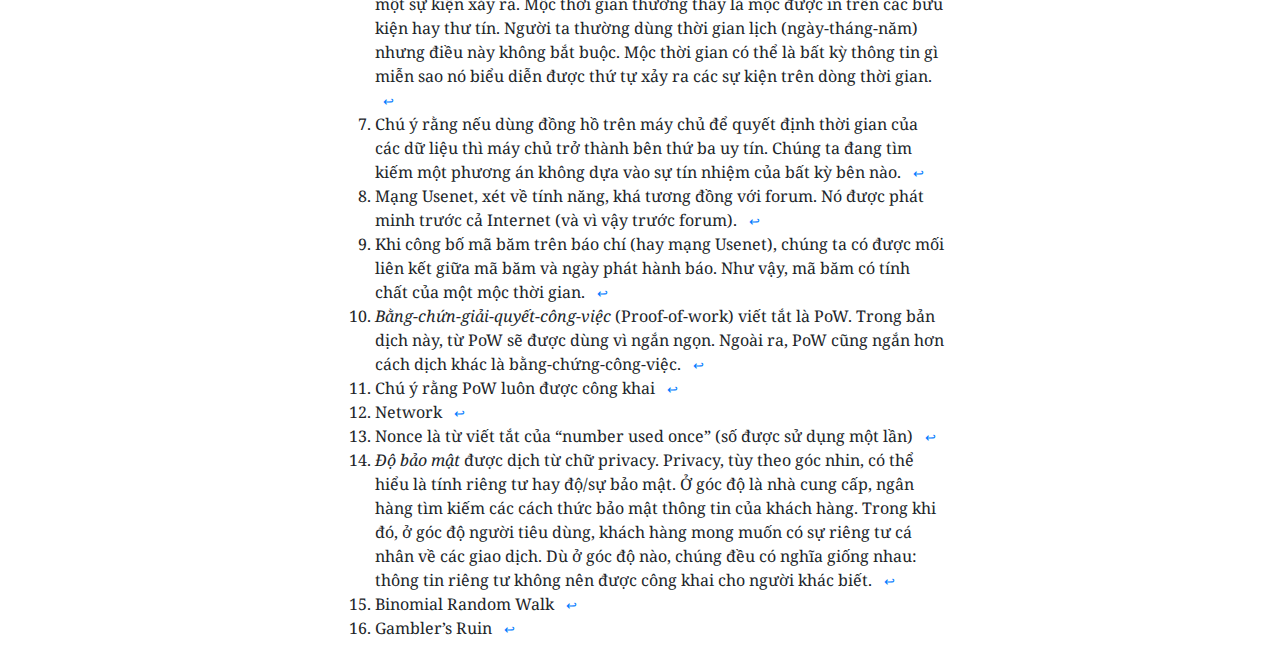
==== commit db11dae0: "Update index.html" ====
--- a/sach-trang-bitcoin/index.html
+++ b/sach-trang-bitcoin/index.html
@@ -473,73 +473,67 @@
           <p>Biến đổi biểu thức để loại bỏ tổng đầu cuối của phân phối…</p>
           <img src="assets/img/xac-suat-bat-kip-3.png" class="mb-4 img-fluid" style="width: 270px;" />
           <p>Chuyển sang mã ngôn ngữ C</p>
-          <pre>
-            <code>
-      #include &lt;math.h&gt;
-      double AttackerSuccessProbability(double q, int z)
+          <pre><code>
+  #include &lt;math.h&gt;
+  double AttackerSuccessProbability(double q, int z)
+  {
+      double p = 1.0 - q;
+      double lambda = z * (q / p);
+      double sum = 1.0;
+      int i, k;
+      for (k = 0; k <= z; k++)
       {
-          double p = 1.0 - q;
-          double lambda = z * (q / p);
-          double sum = 1.0;
-          int i, k;
-          for (k = 0; k <= z; k++)
-          {
-              double poisson = exp(-lambda);
-              for (i = 1; i <= k; i++)
-                  poisson *= lambda / i;
-              sum -= poisson * (1 - pow(q / p, z - k));
-          }
-          return sum;
+          double poisson = exp(-lambda);
+          for (i = 1; i <= k; i++)
+              poisson *= lambda / i;
+          sum -= poisson * (1 - pow(q / p, z - k));
       }
-            </code>
-          </pre>    
+      return sum;
+  }
+          </code></pre>    
           <p>
             Chạy thực tế vài trường hợp để chúng ta thấy xác xuất 
             sụt giảm theo hàm mũ của biến z
           </p>
-          <pre>
-            <samp>
-      q=0.1
-      z=0   P=1.0000000
-      z=1   P=0.2045873
-      z=2   P=0.0509779
-      z=3   P=0.0131722
-      z=4   P=0.0034552
-      z=5   P=0.0009137
-      z=6   P=0.0002428
-      z=7   P=0.0000647
-      z=8   P=0.0000173
-      z=9   P=0.0000046
-      z=10  P=0.0000012
-  
-      q=0.3
-      z=0   P=1.0000000
-      z=5   P=0.1773523
-      z=10  P=0.0416605
-      z=15  P=0.0101008
-      z=20  P=0.0024804
-      z=25  P=0.0006132
-      z=30  P=0.0001522
-      z=35  P=0.0000379
-      z=40  P=0.0000095
-      z=45  P=0.0000024
-      z=50  P=0.0000006
-            </samp>
-          </pre>
+          <pre><samp>
+  q=0.1
+  z=0   P=1.0000000
+  z=1   P=0.2045873
+  z=2   P=0.0509779
+  z=3   P=0.0131722
+  z=4   P=0.0034552
+  z=5   P=0.0009137
+  z=6   P=0.0002428
+  z=7   P=0.0000647
+  z=8   P=0.0000173
+  z=9   P=0.0000046
+  z=10  P=0.0000012
+
+  q=0.3
+  z=0   P=1.0000000
+  z=5   P=0.1773523
+  z=10  P=0.0416605
+  z=15  P=0.0101008
+  z=20  P=0.0024804
+  z=25  P=0.0006132
+  z=30  P=0.0001522
+  z=35  P=0.0000379
+  z=40  P=0.0000095
+  z=45  P=0.0000024
+  z=50  P=0.0000006
+          </samp></pre>
           <p>Với P nhỏ hơn 0.1% ...</p>
-          <pre>
-            <samp>
-      P &lt; 0.001
-      q=0.10   z=5
-      q=0.15   z=8
-      q=0.20   z=11
-      q=0.25   z=15
-      q=0.30   z=24
-      q=0.35   z=41
-      q=0.40   z=89
-      q=0.45   z=340
-            </samp>
-          </pre>
+          <pre><samp>
+  P &lt; 0.001
+  q=0.10   z=5
+  q=0.15   z=8
+  q=0.20   z=11
+  q=0.25   z=15
+  q=0.30   z=24
+  q=0.35   z=41
+  q=0.40   z=89
+  q=0.45   z=340
+          </samp></pre>
           <h2>12. Kết luận</h2>
           <p>
             Chúng tôi vừa đề xuất một hệ thống giao dịch điện tử 
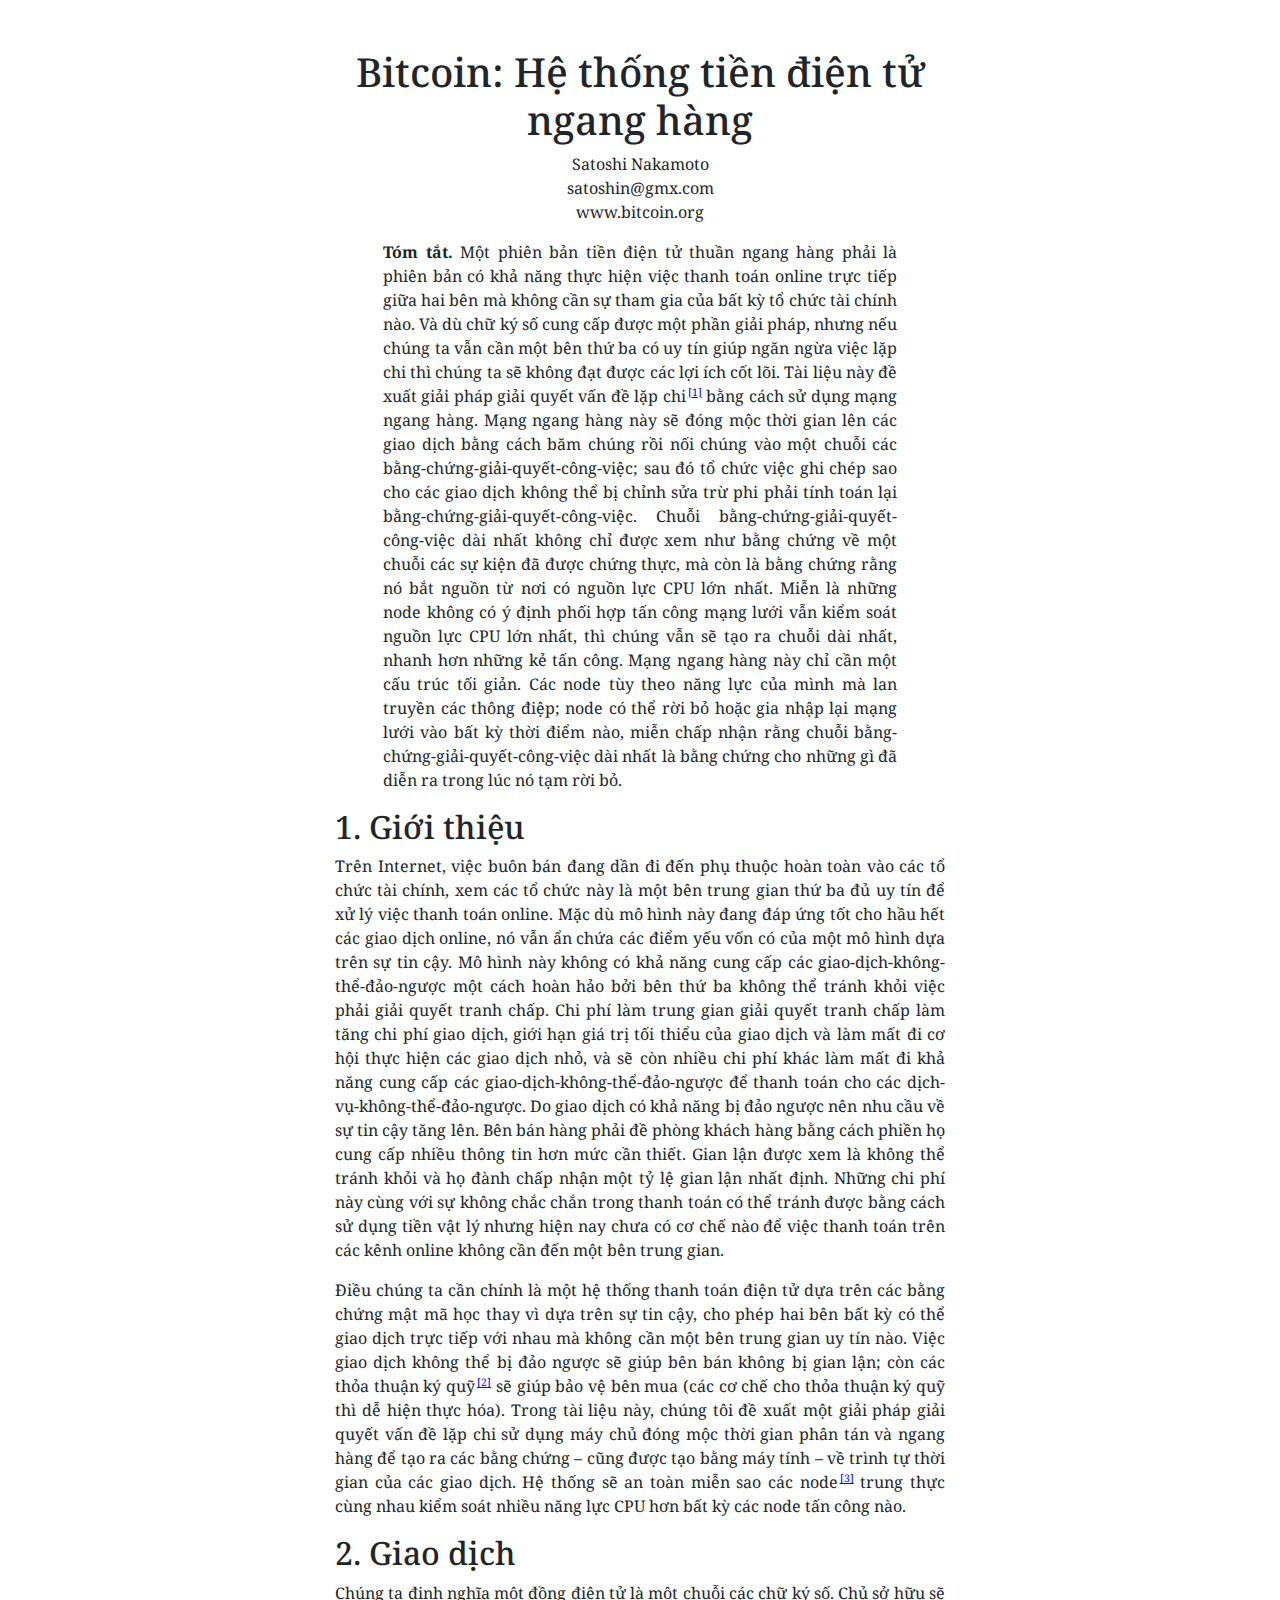
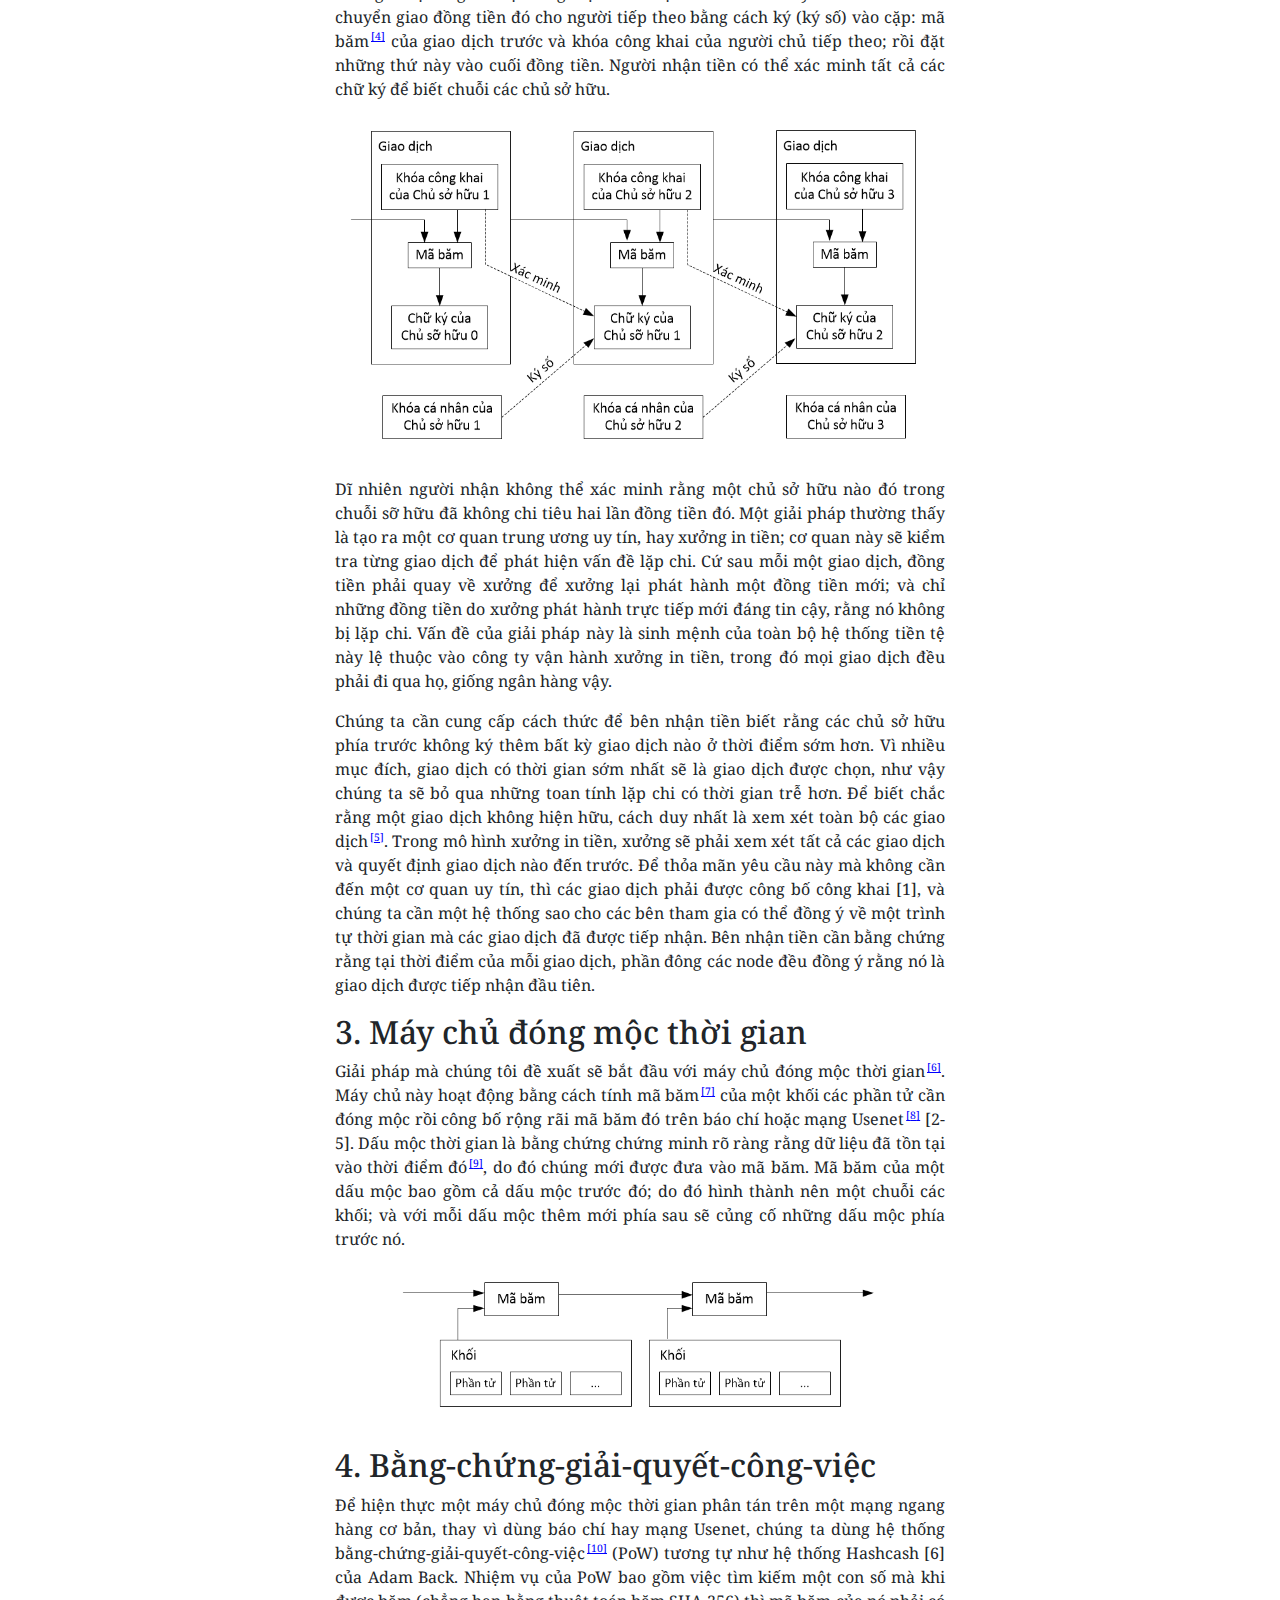
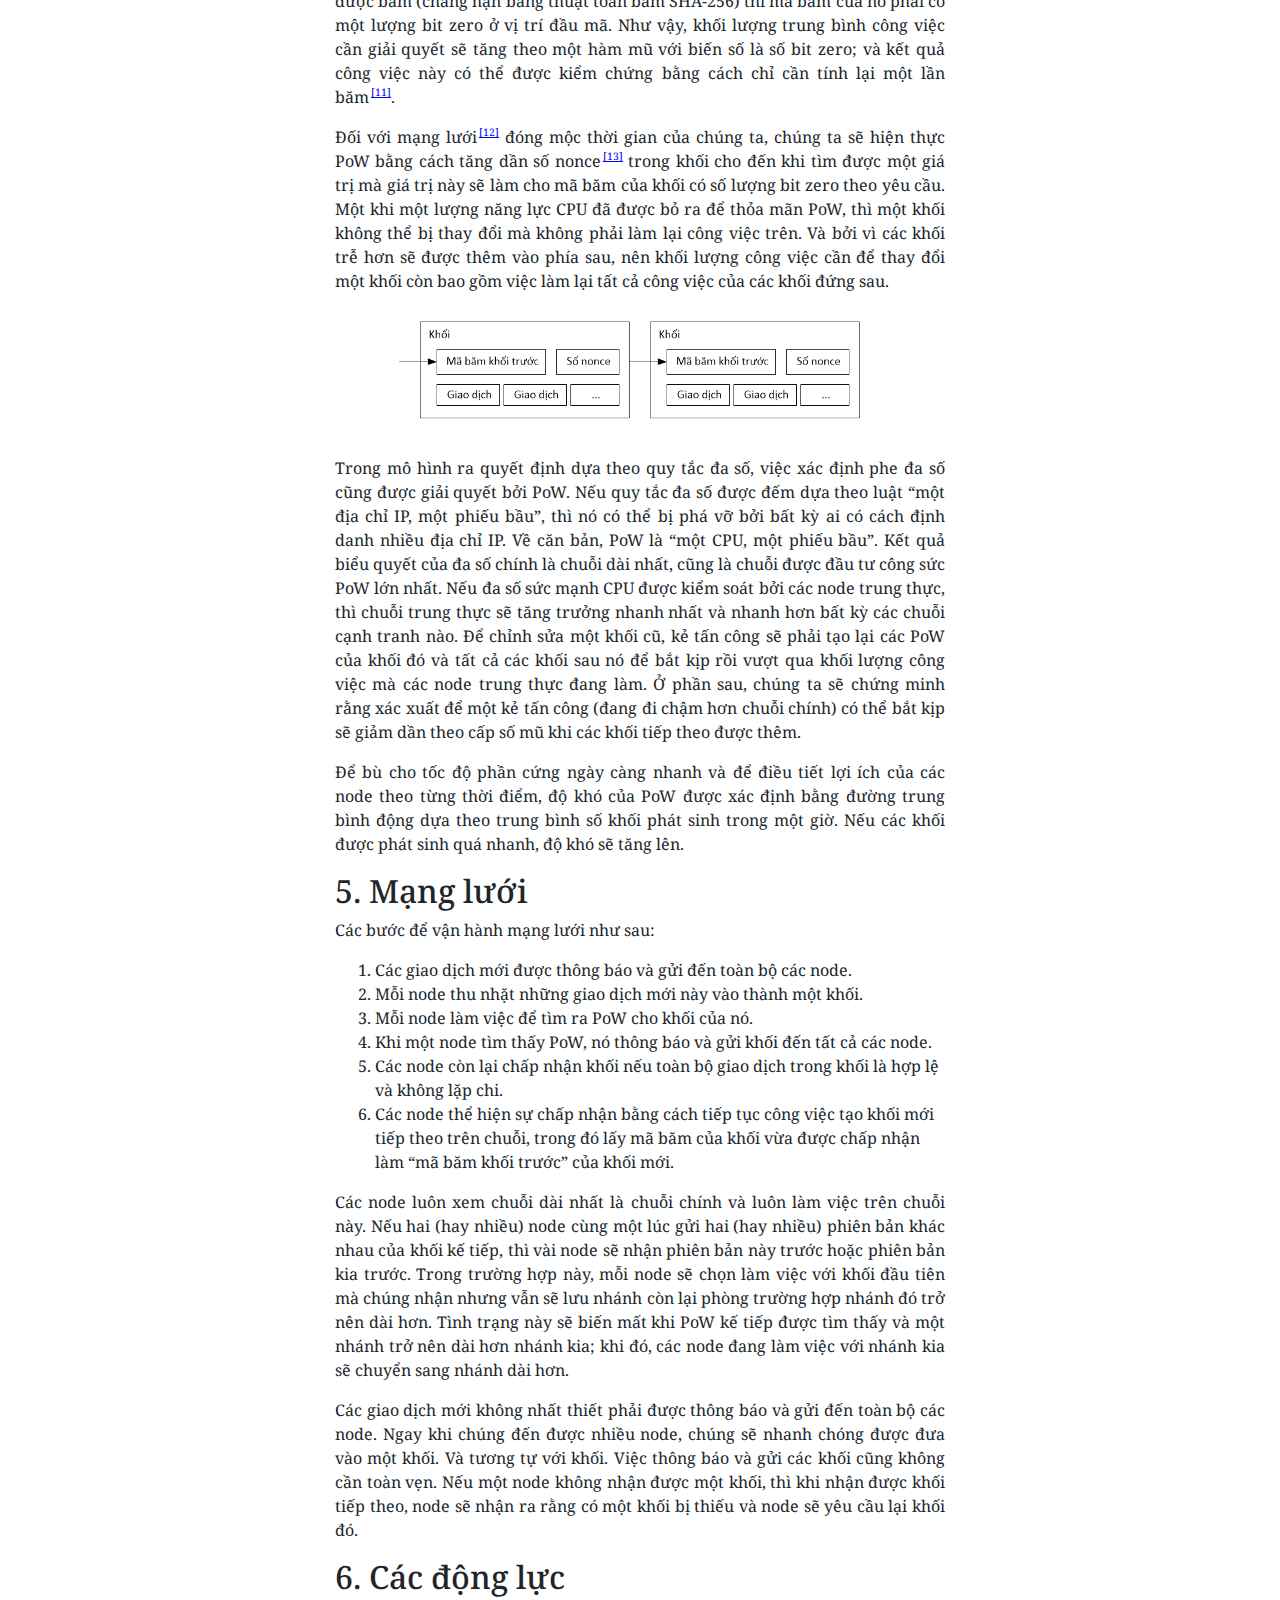
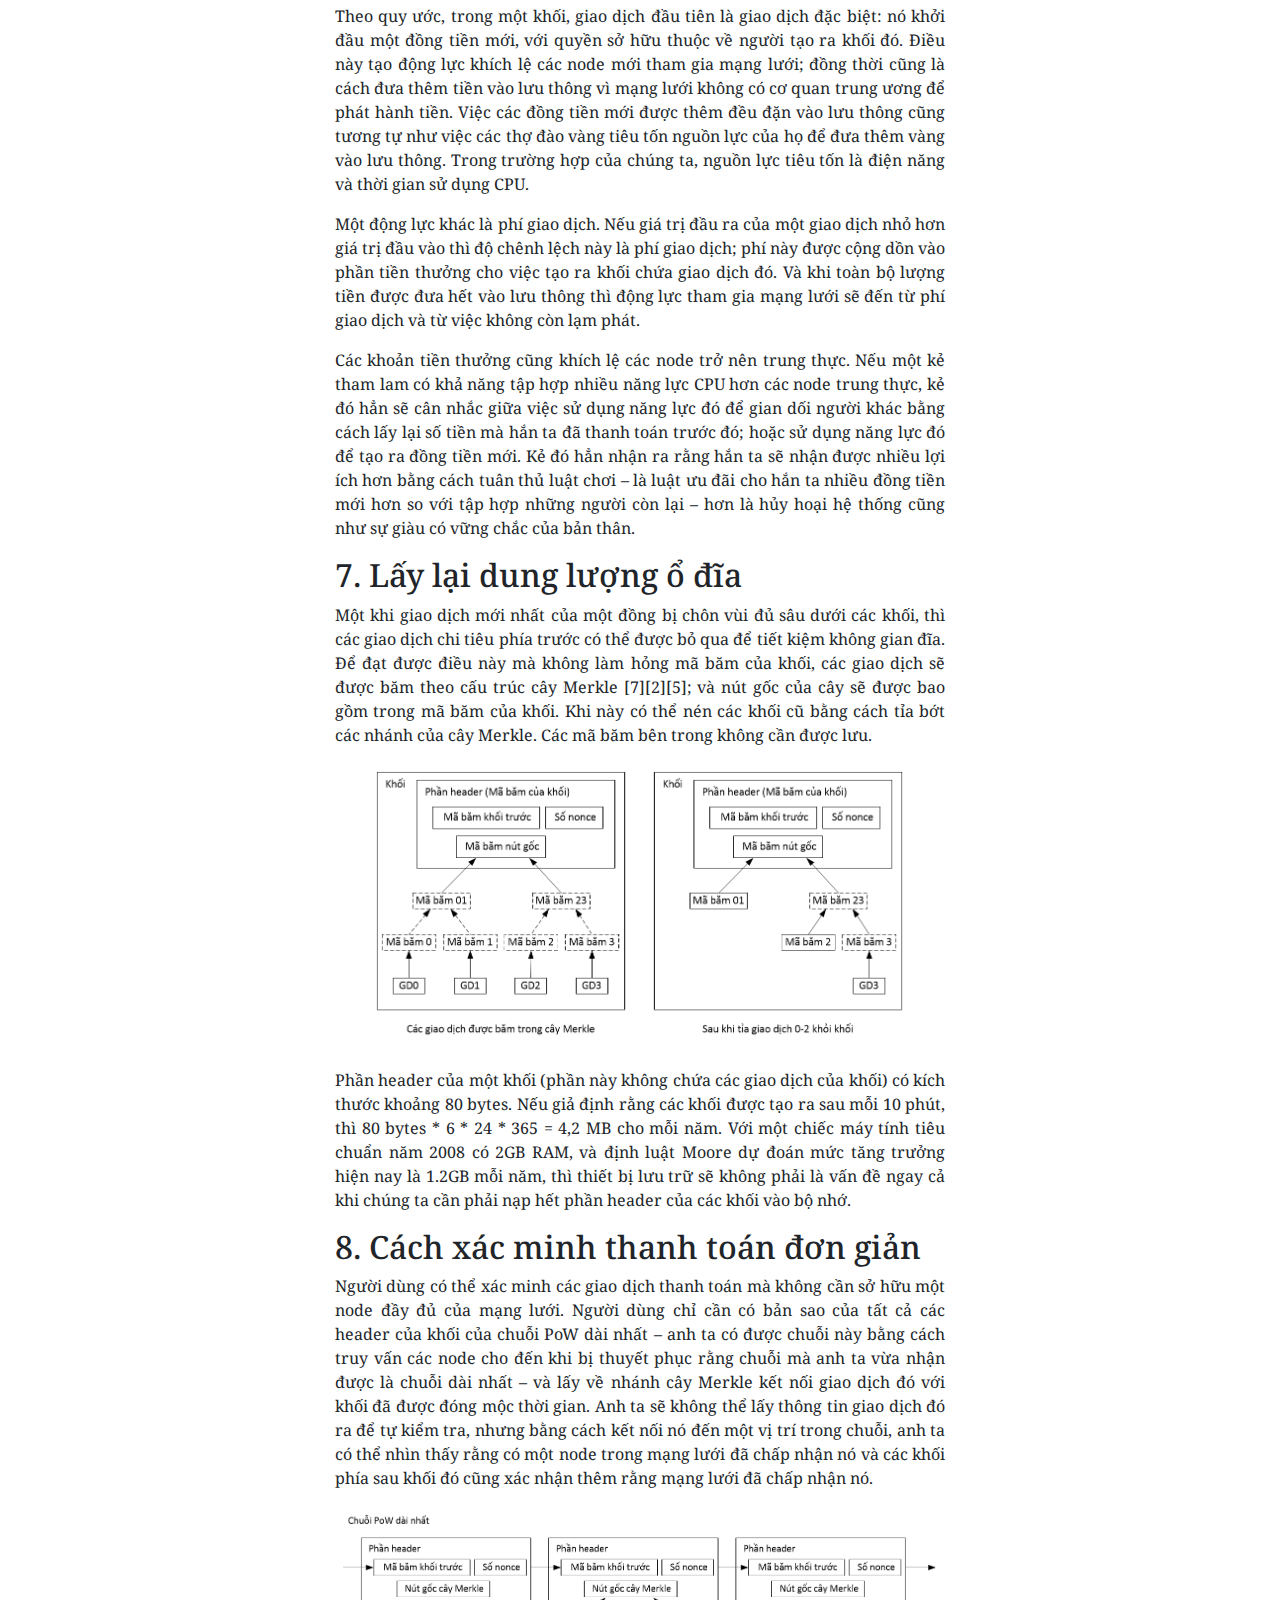
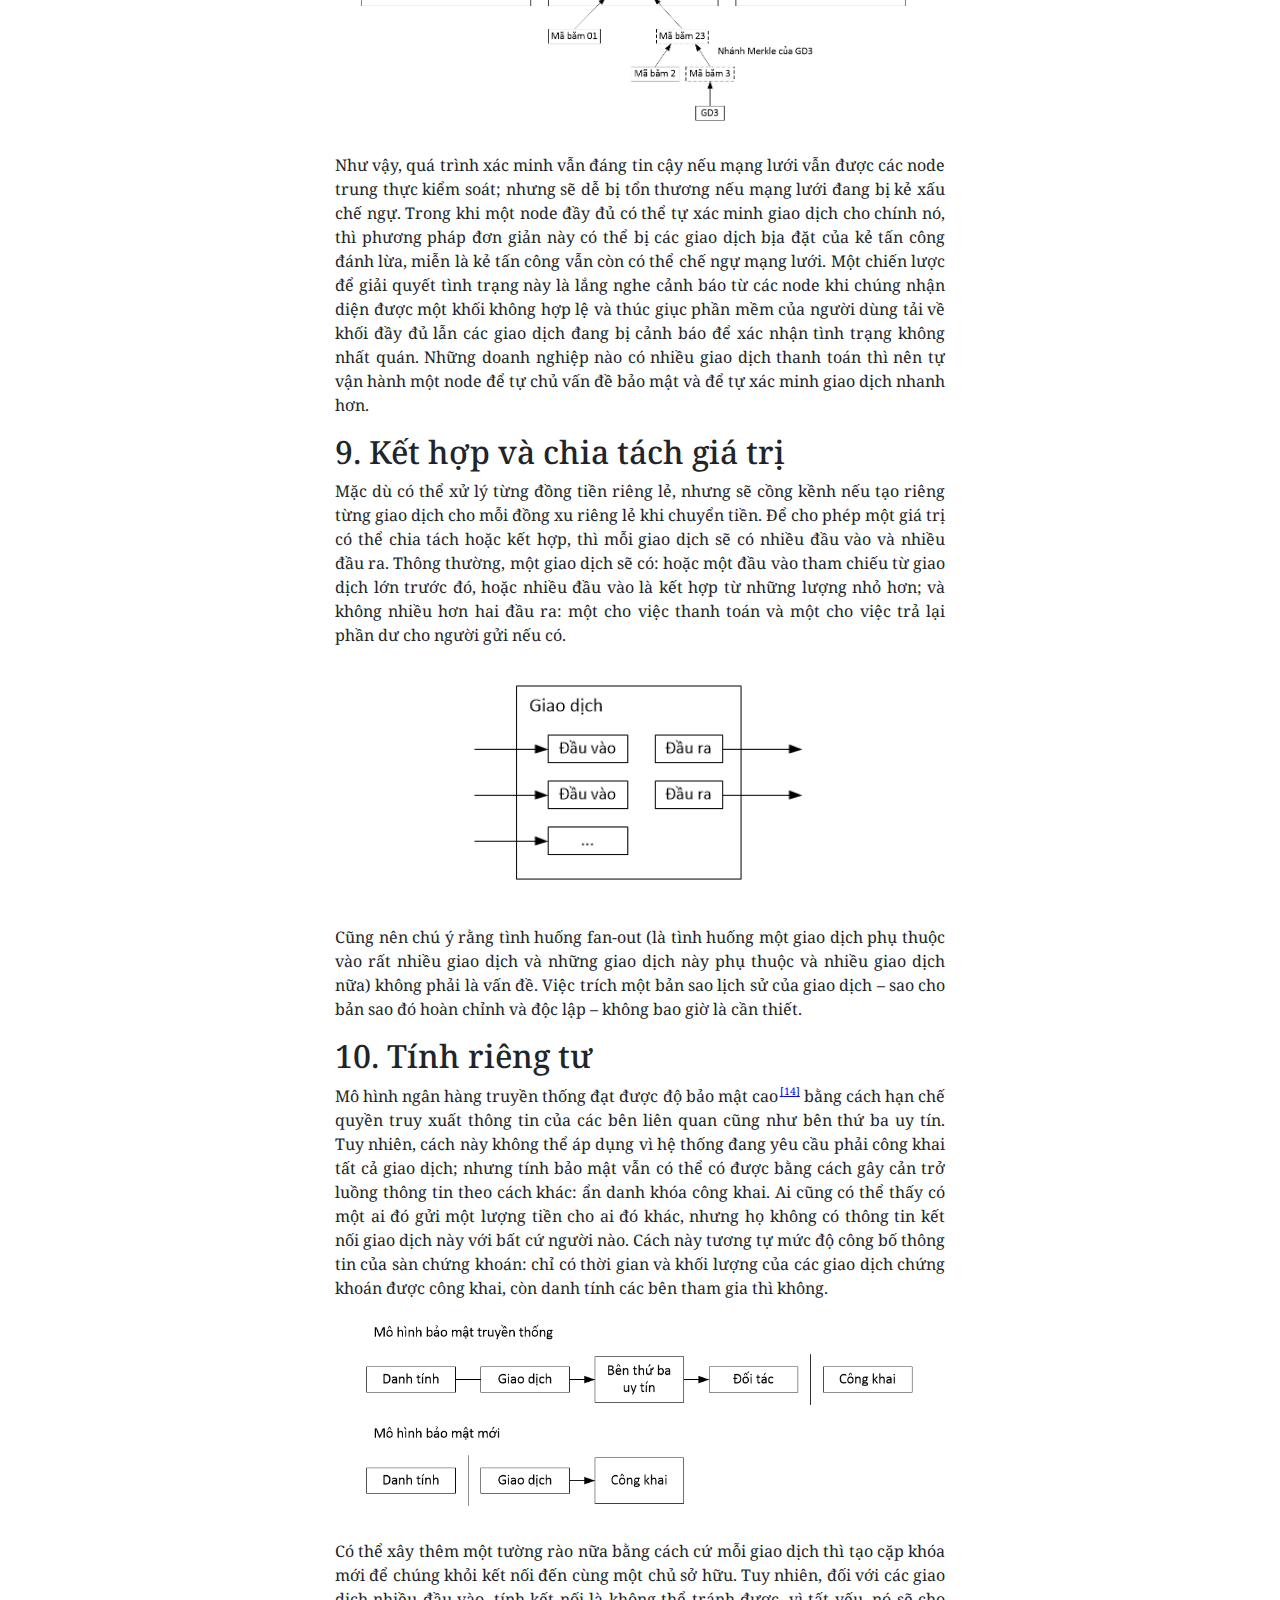
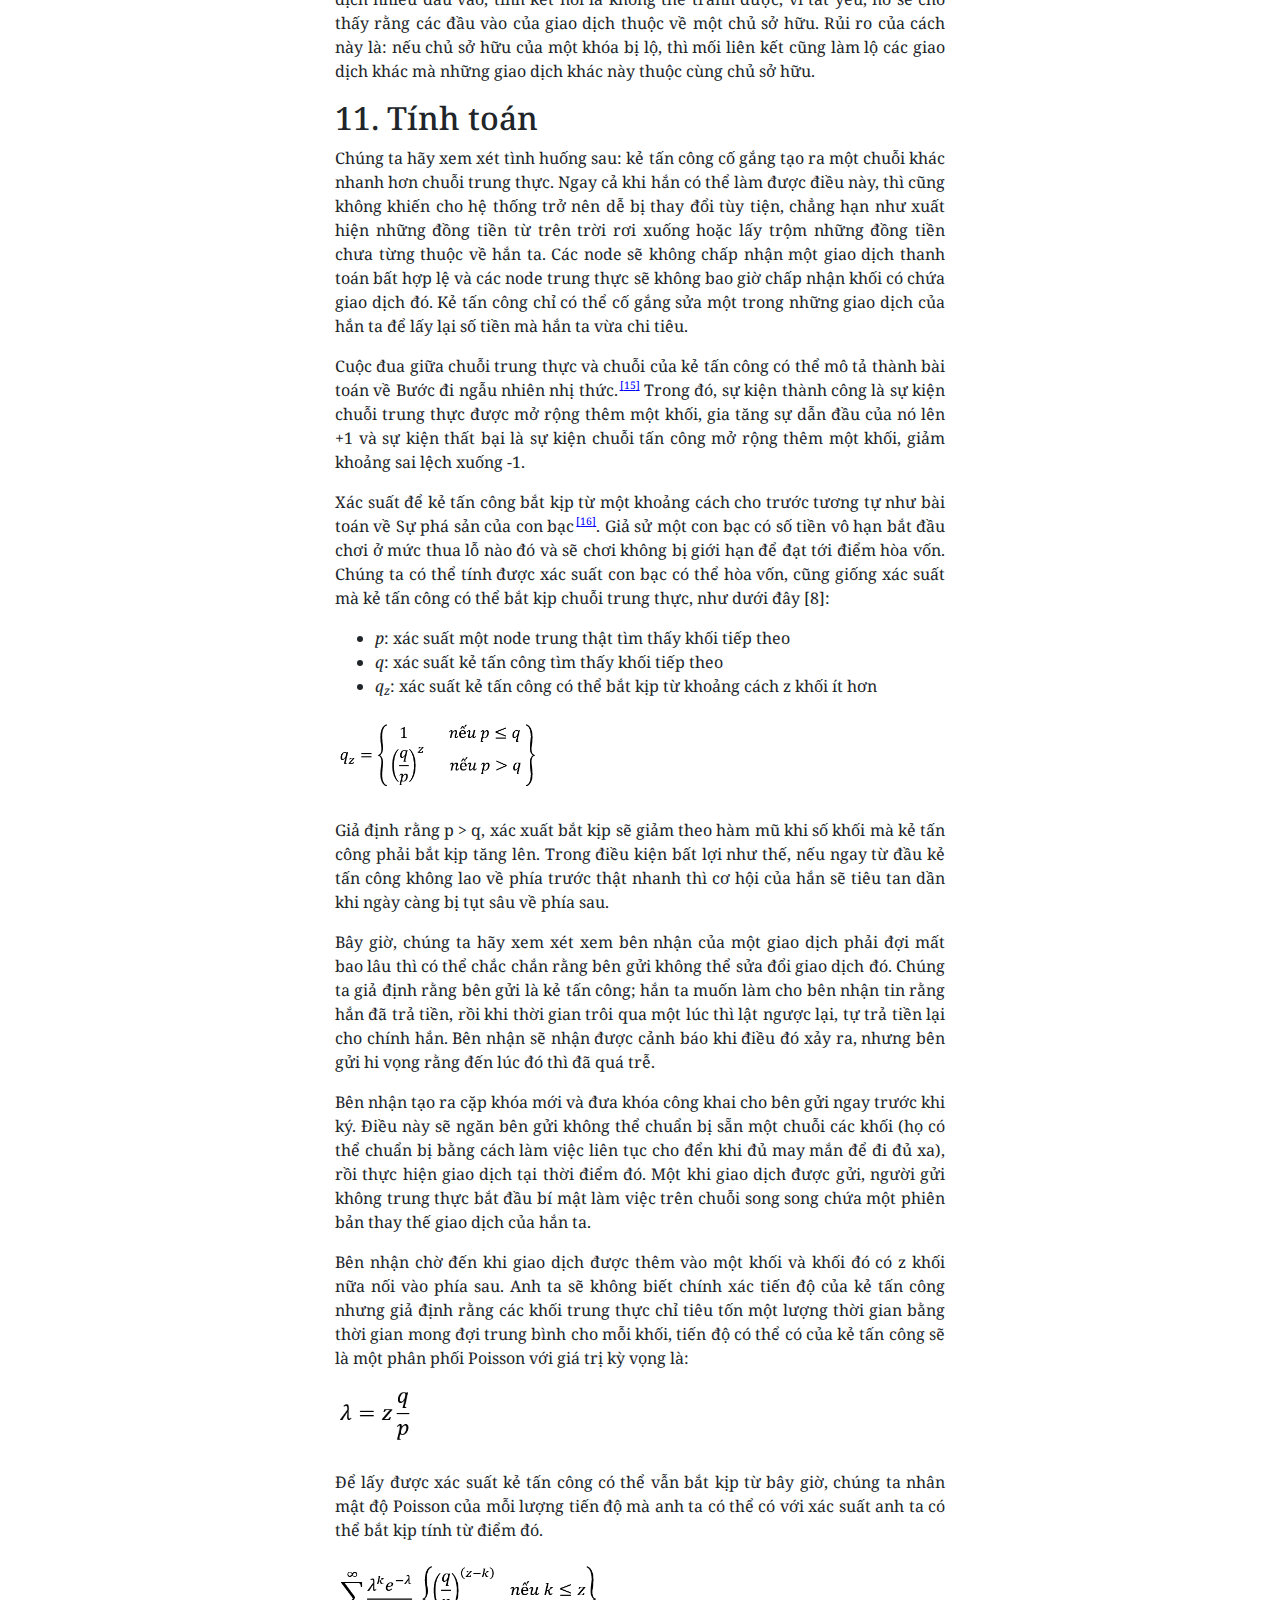
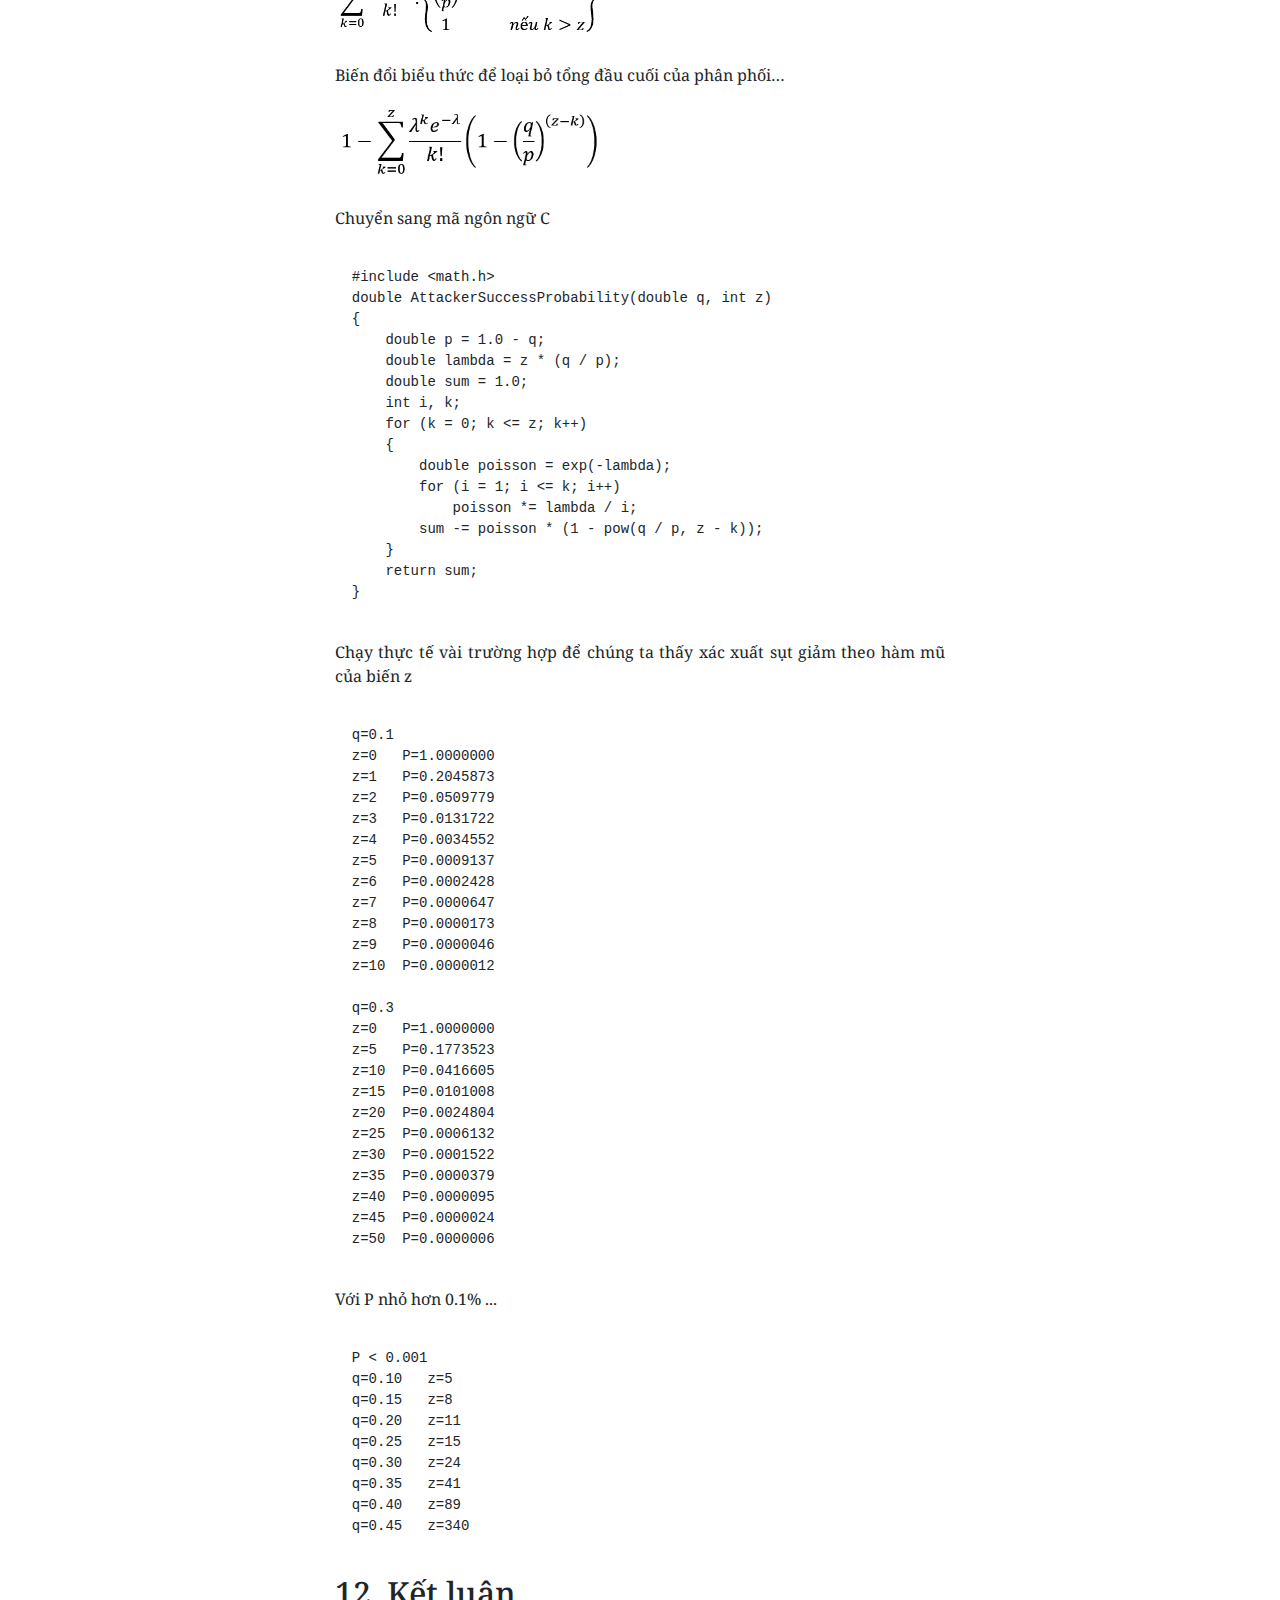
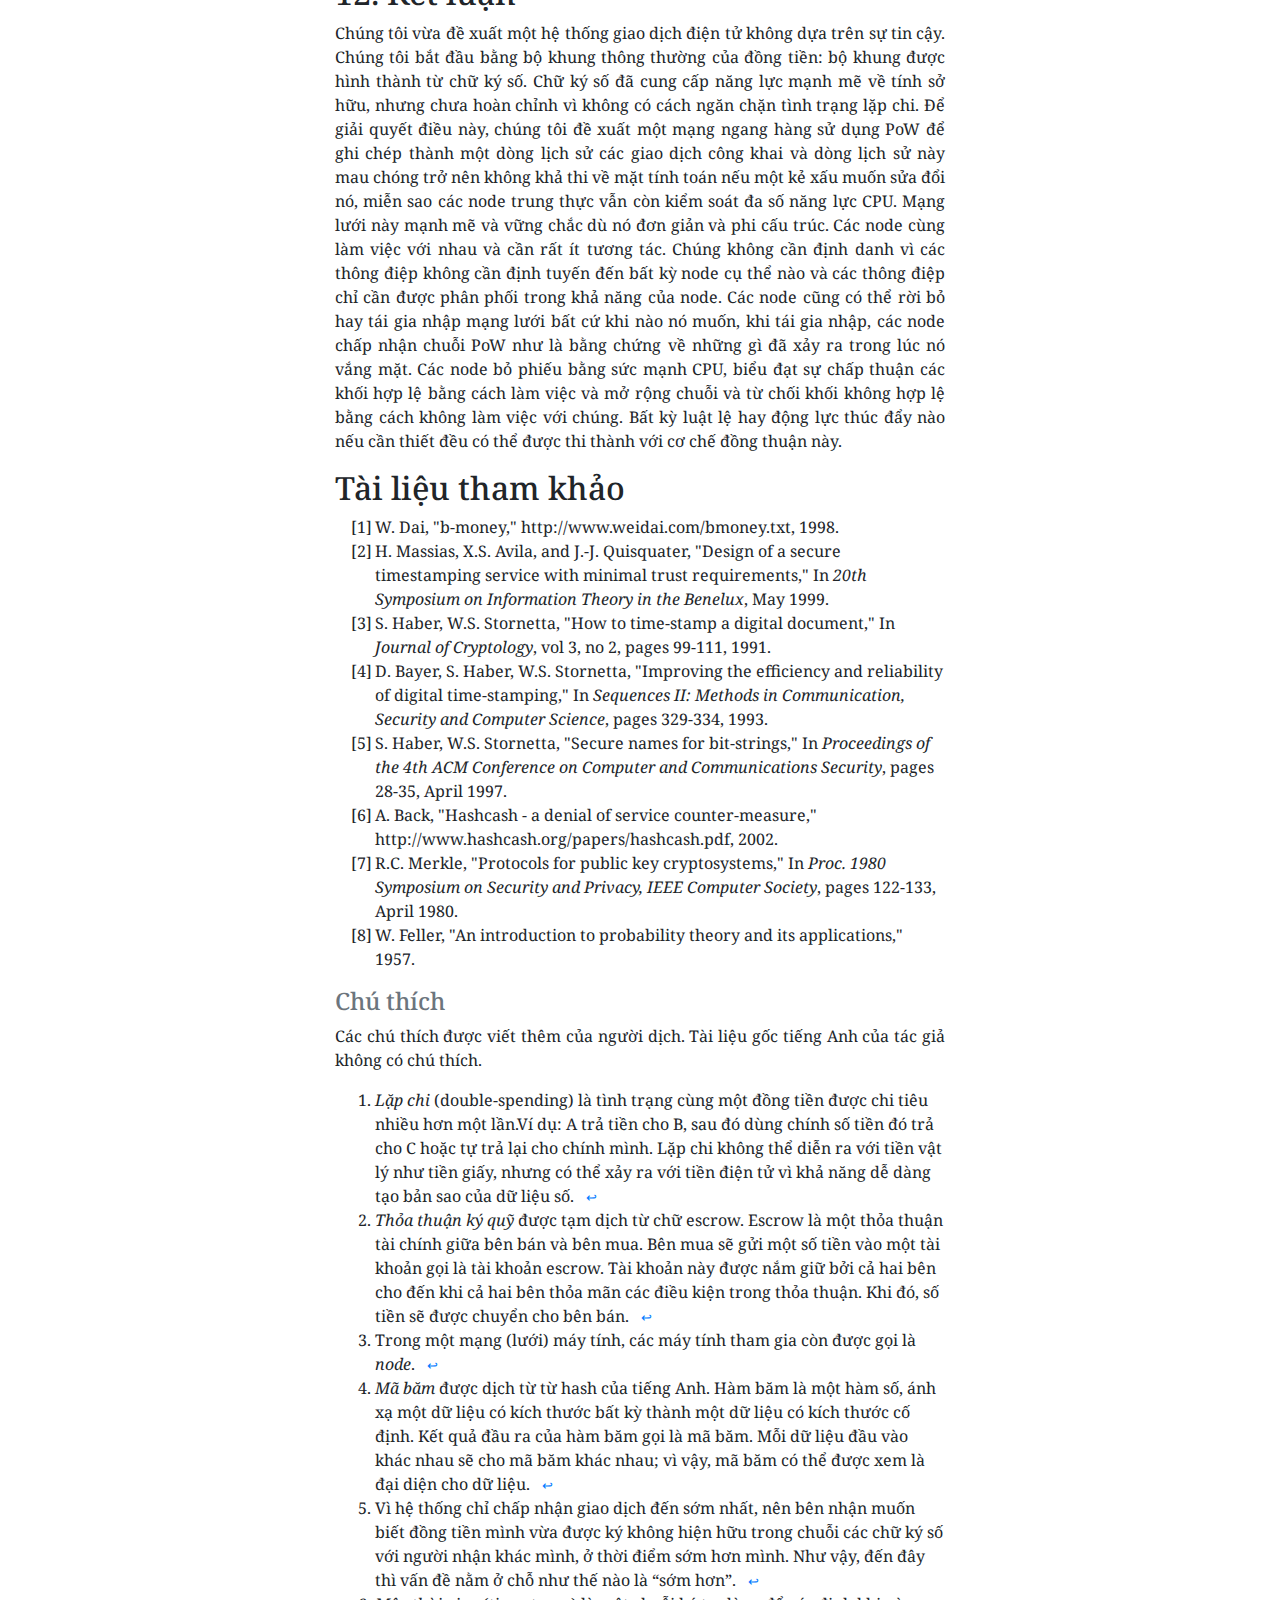
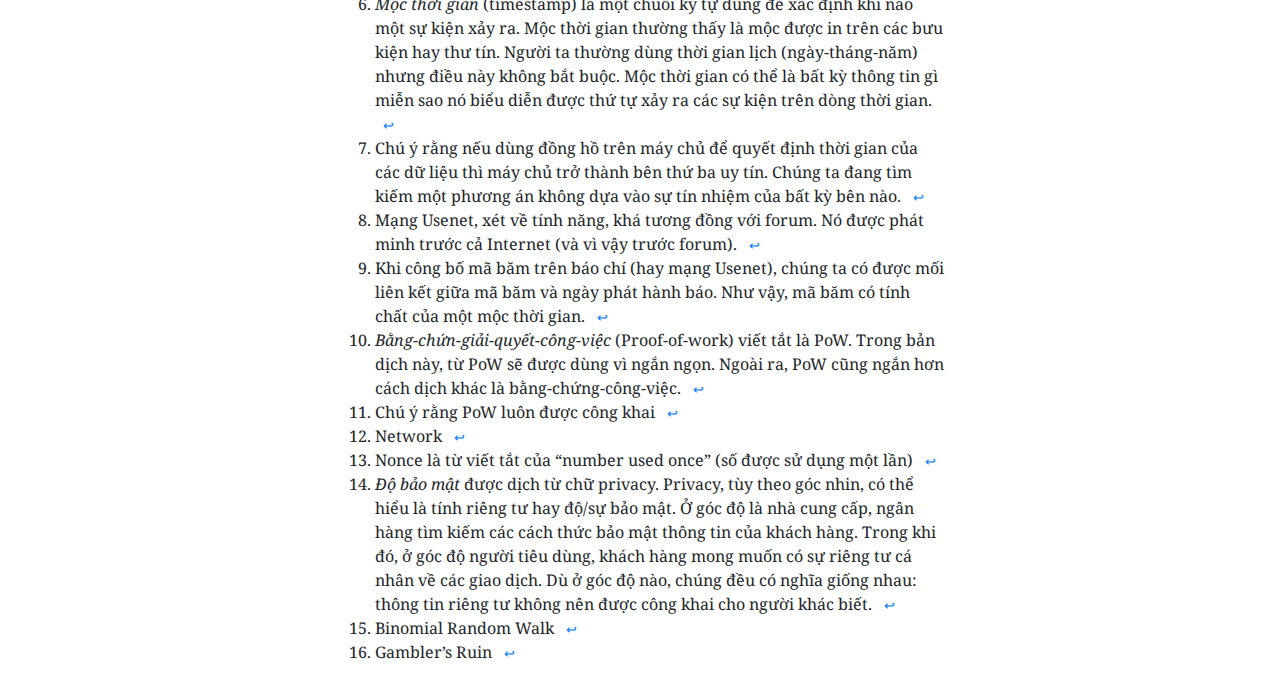
==== commit 87e0168e: "Update index.html" ====
--- a/sach-trang-bitcoin/index.html
+++ b/sach-trang-bitcoin/index.html
@@ -8,8 +8,17 @@
     @import url('https://fonts.googleapis.com/css?family=Noto+Serif:400,400i&subset=vietnamese');
   </style>
   <link href="assets/css/bitcoin.css" rel="stylesheet" />
-  
-  <title>Bitcoin: Hệ thống tiền điện tử ngang hàng</title>
+
+  <script async src="https://www.googletagmanager.com/gtag/js?id=UA-138255855-1"></script>
+  <script>
+    window.dataLayer = window.dataLayer || [];
+    function gtag(){dataLayer.push(arguments);}
+    gtag('js', new Date());
+
+    gtag('config', 'UA-138255855-1');
+  </script>
+
+  <title>Bitcoin: Hệ thống tiền điện tử ngang hàng - Chuỗi Wiki</title>
 </head>
 <body>
   <!-- https://www.sitepoint.com/accessible-footnotes-css/ -->
@@ -25,13 +34,13 @@
               www.bitcoin.org<br />
             </p>
           </header>
-          <p class="mx-1 mx-lg-5">
-            <strong>Tóm tắt.</strong> Một phiên bản thuần ngang hàng của tiền điện tử 
-            là phiên bản cho phép việc thanh toán online được thực hiện trực tiếp giữa 
-            hai bên mà không cần thông qua một tổ chức tài chính nào. Dù chữ ký số là 
-            một phần của giải pháp, nhưng nếu chúng ta vẫn cần một bên thứ ba có uy 
-            tín giúp ngăn ngừa việc lặp chi  thì chúng ta vẫn không đạt được các lợi 
-            ích cốt lõi. Tài liệu này đề xuất giải pháp giải quyết vấn đề 
+          <p class="mx-2 mx-lg-5">
+            <strong>Tóm tắt.</strong> Một phiên bản tiền điện tử thuần ngang hàng phải
+            là phiên bản có khả năng thực hiện việc thanh toán online trực tiếp giữa 
+            hai bên mà không cần sự tham gia của bất kỳ tổ chức tài chính nào. Và dù 
+            chữ ký số cung cấp được một phần giải pháp, nhưng nếu chúng ta vẫn cần một 
+            bên thứ ba có uy tín giúp ngăn ngừa việc lặp chi thì chúng ta sẽ không đạt 
+            được các lợi ích cốt lõi. Tài liệu này đề xuất giải pháp giải quyết vấn đề 
             <a id="lap-chi-term" href="#lap-chi-detail" aria-describedby="footnotes">lặp chi</a> 
             bằng cách sử dụng mạng ngang hàng. Mạng ngang hàng này sẽ đóng mộc thời gian lên 
             các giao dịch bằng cách băm chúng rồi nối chúng vào một chuỗi các 
@@ -41,10 +50,10 @@
             nhất không chỉ được xem như bằng chứng về một chuỗi các sự kiện đã được 
             chứng thực, mà còn là bằng chứng rằng nó bắt nguồn từ nơi có nguồn lực CPU 
             lớn nhất. Miễn là những node không có ý định phối hợp tấn công mạng lưới 
-            vẫn kiểm soát phần nguồn lực CPU lớn nhất, thì chúng vẫn sẽ tạo ra chuỗi 
-            dài nhất, nhanh hơn những kẻ tấn công. Mạng ngang hàng này chỉ cần cấu 
-            trúc tối thiểu. Các node tùy theo năng lực của mình mà lan truyền các thông 
-            điệp; node có thể rời bỏ hoặc gia nhập lại mạng lưới bất kỳ thời điểm nào, 
+            vẫn kiểm soát nguồn lực CPU lớn nhất, thì chúng vẫn sẽ tạo ra chuỗi 
+            dài nhất, nhanh hơn những kẻ tấn công. Mạng ngang hàng này chỉ cần một cấu 
+            trúc tối giản. Các node tùy theo năng lực của mình mà lan truyền các thông 
+            điệp; node có thể rời bỏ hoặc gia nhập lại mạng lưới vào bất kỳ thời điểm nào, 
             miễn chấp nhận rằng chuỗi bằng-chứng-giải-quyết-công-việc dài nhất là bằng 
             chứng cho những gì đã diễn ra trong lúc nó tạm rời bỏ.
           </p>
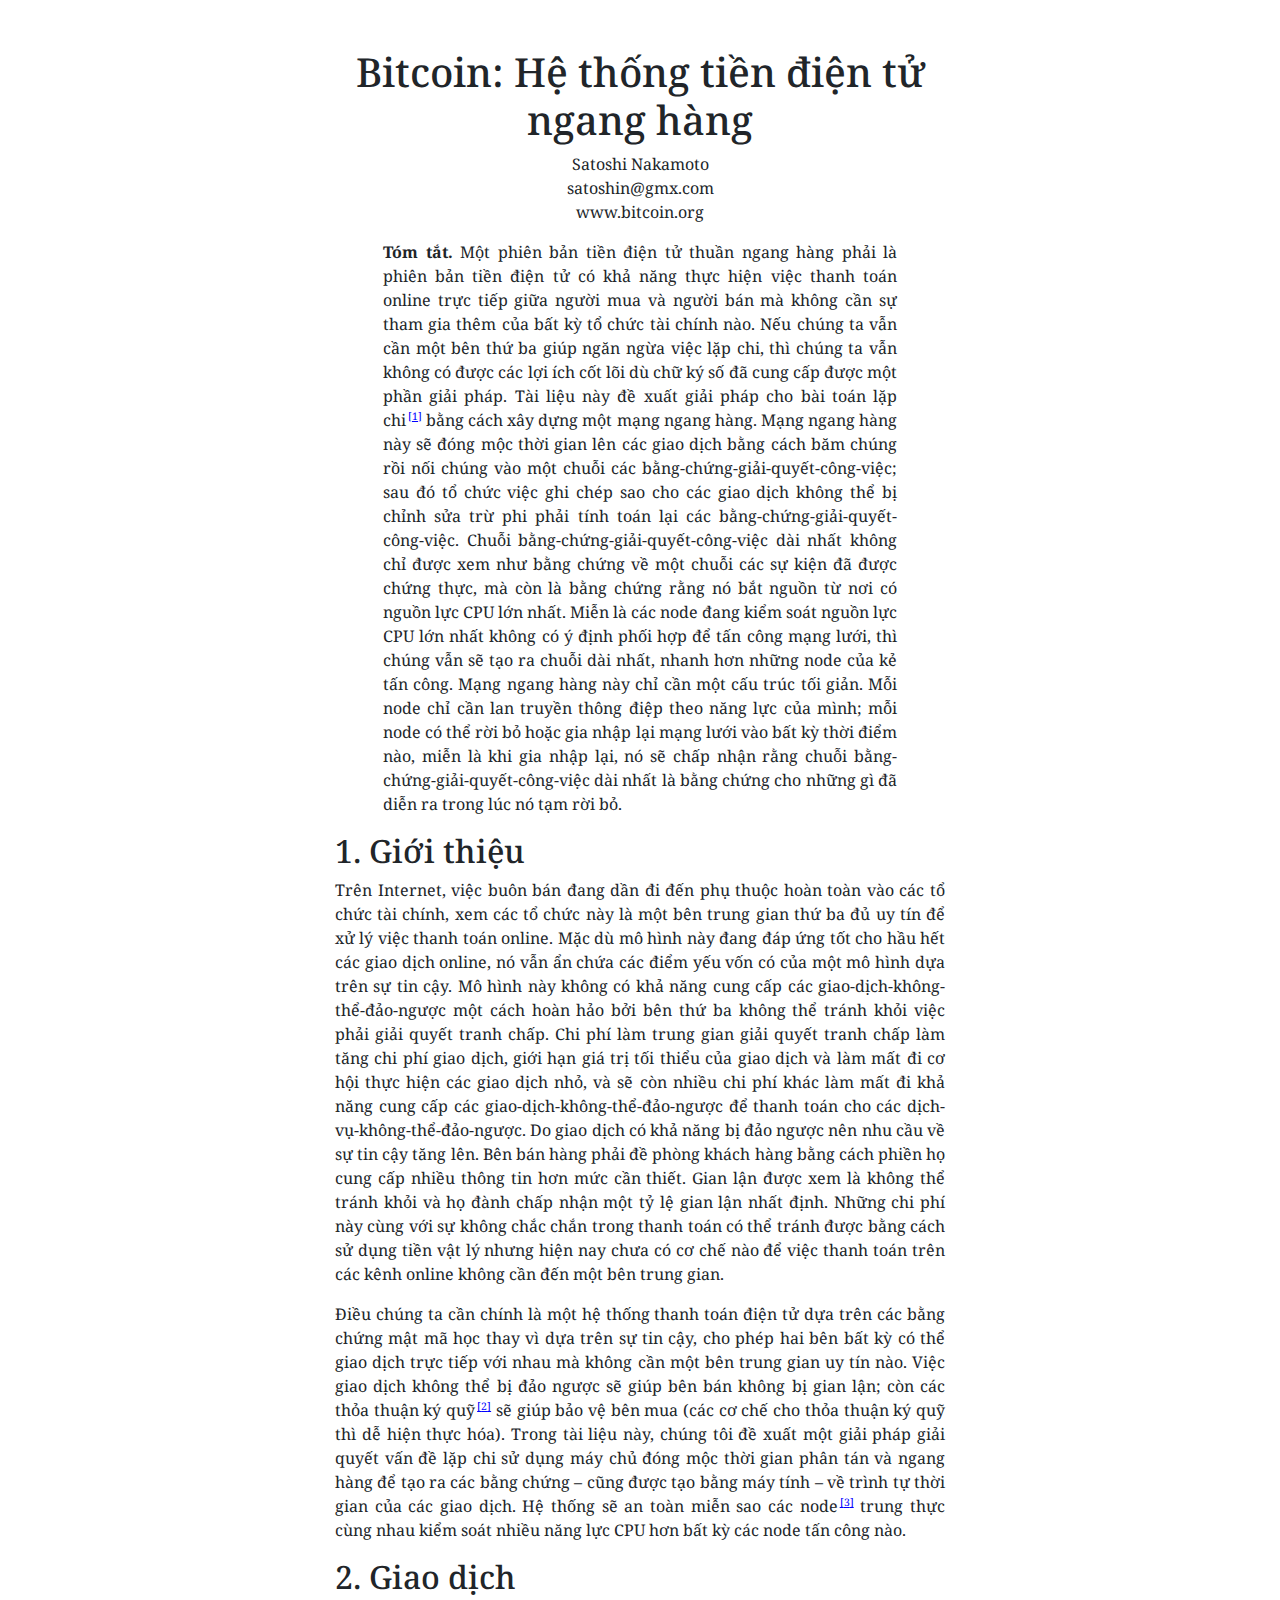
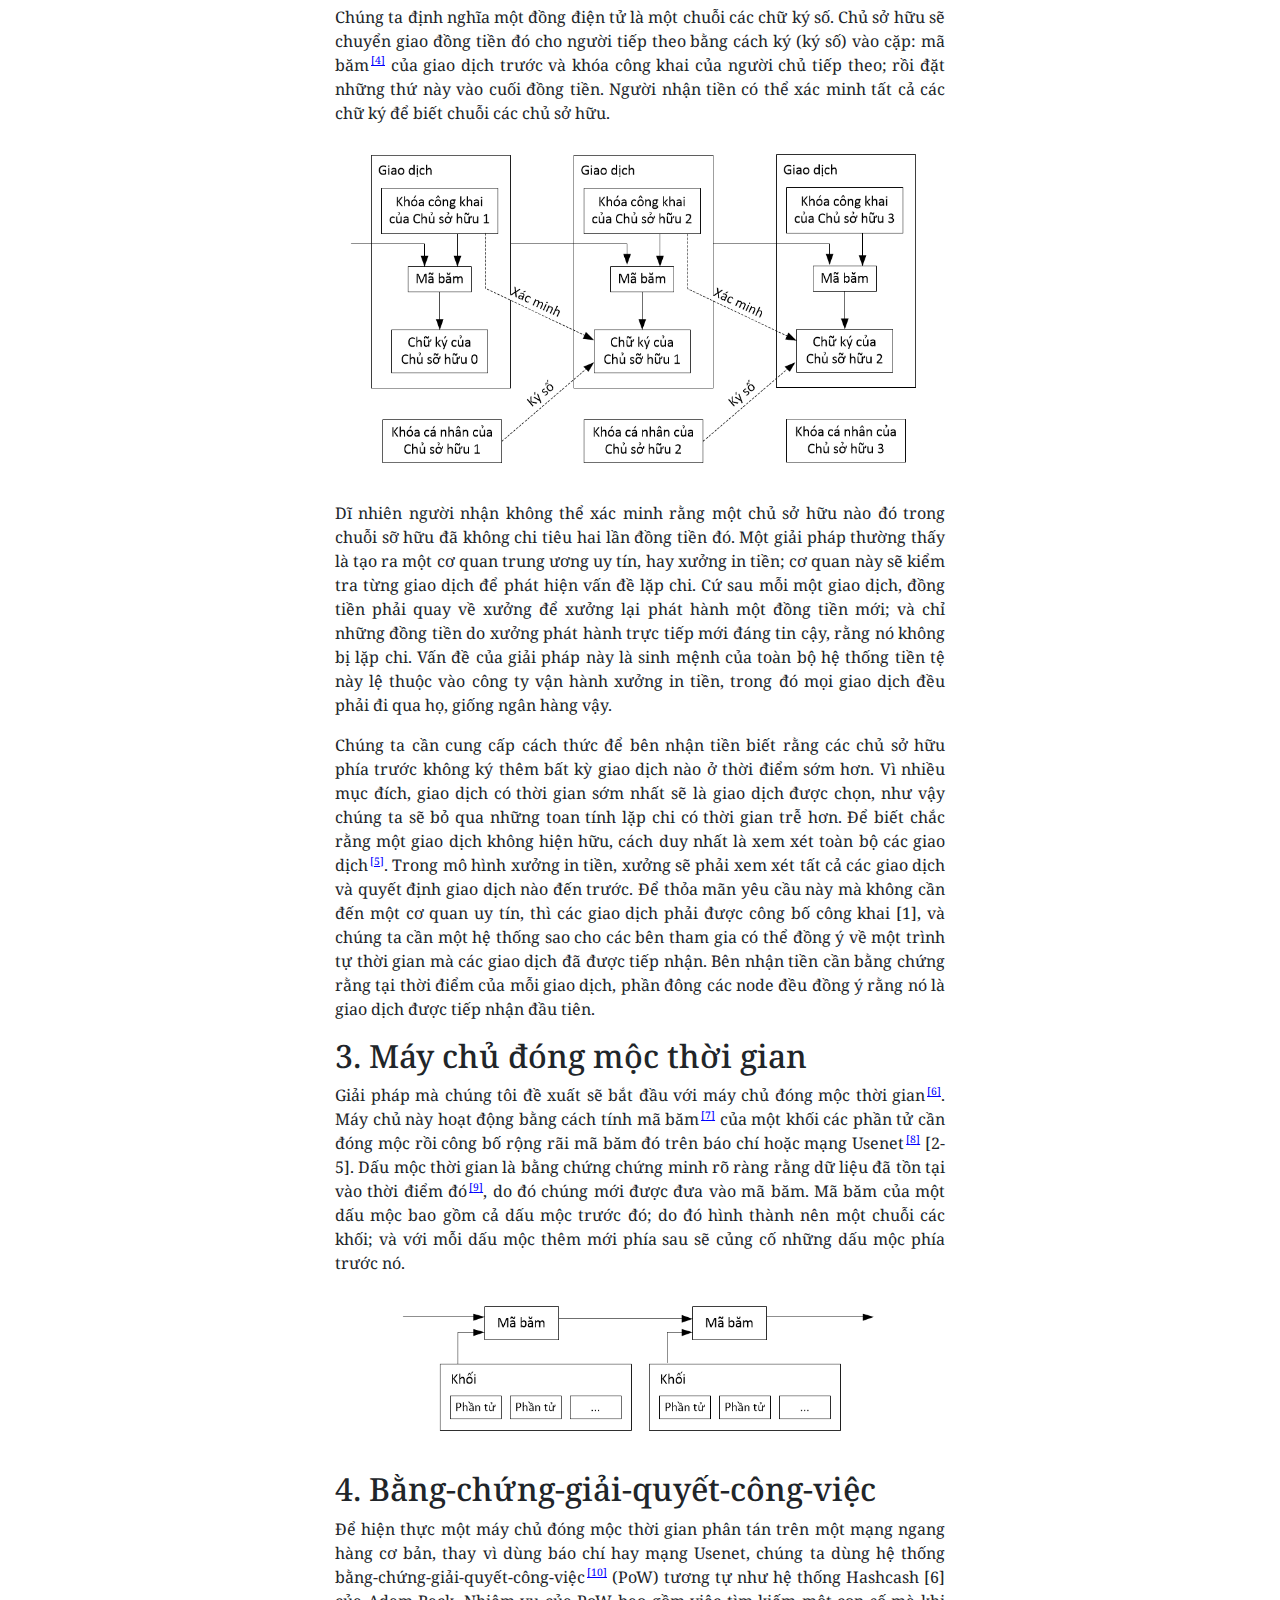
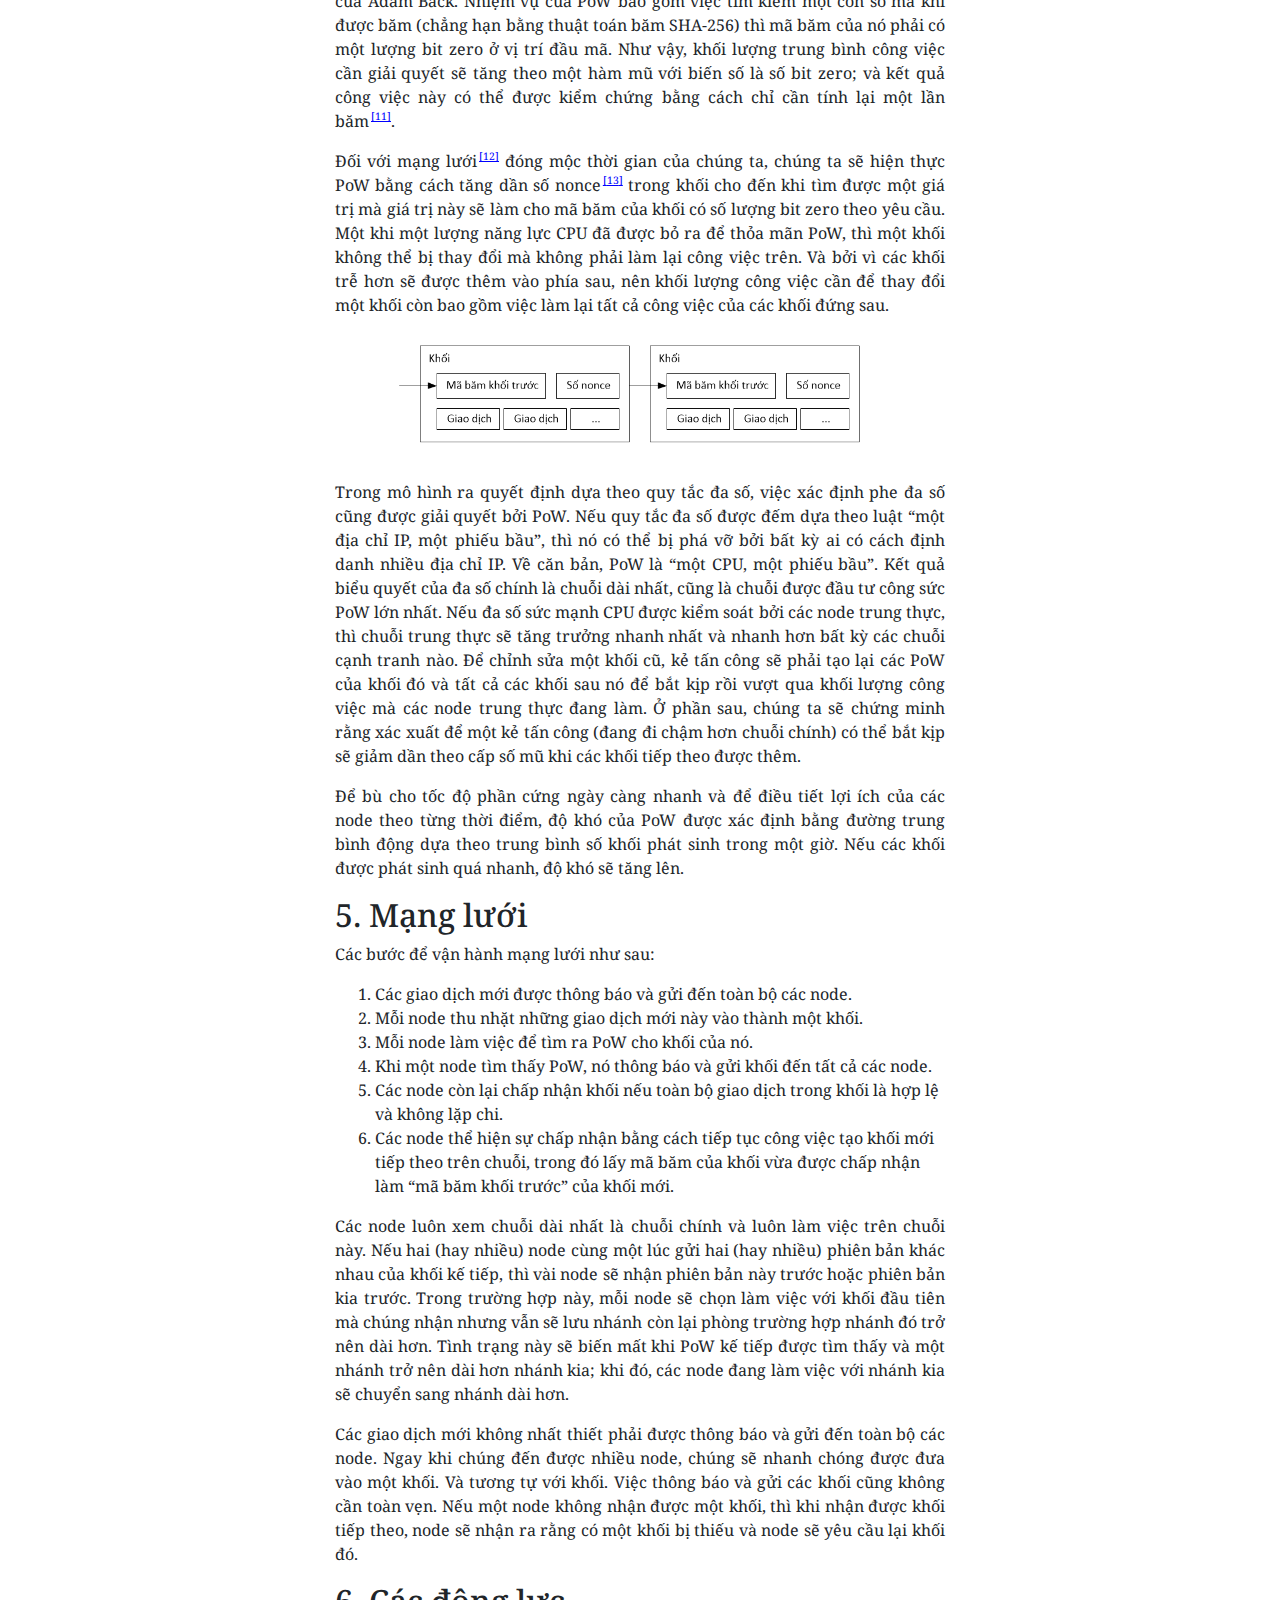
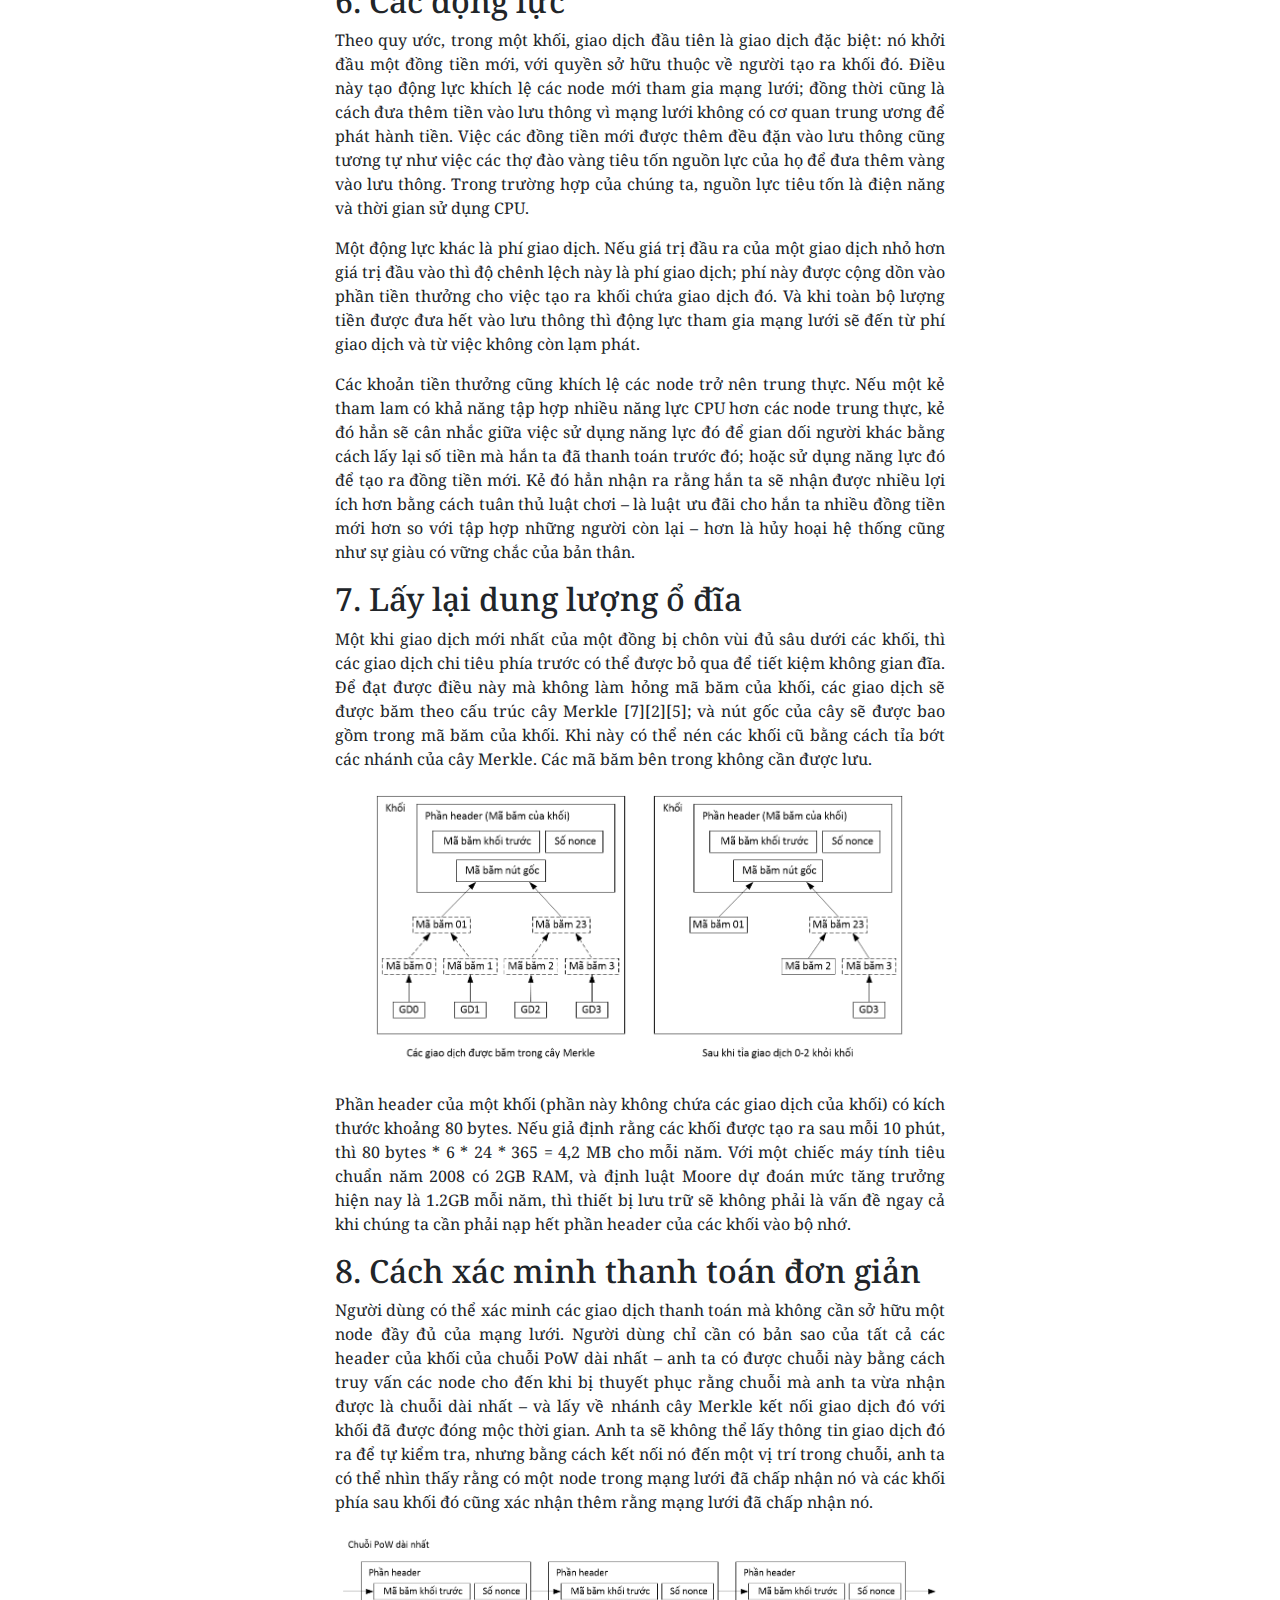
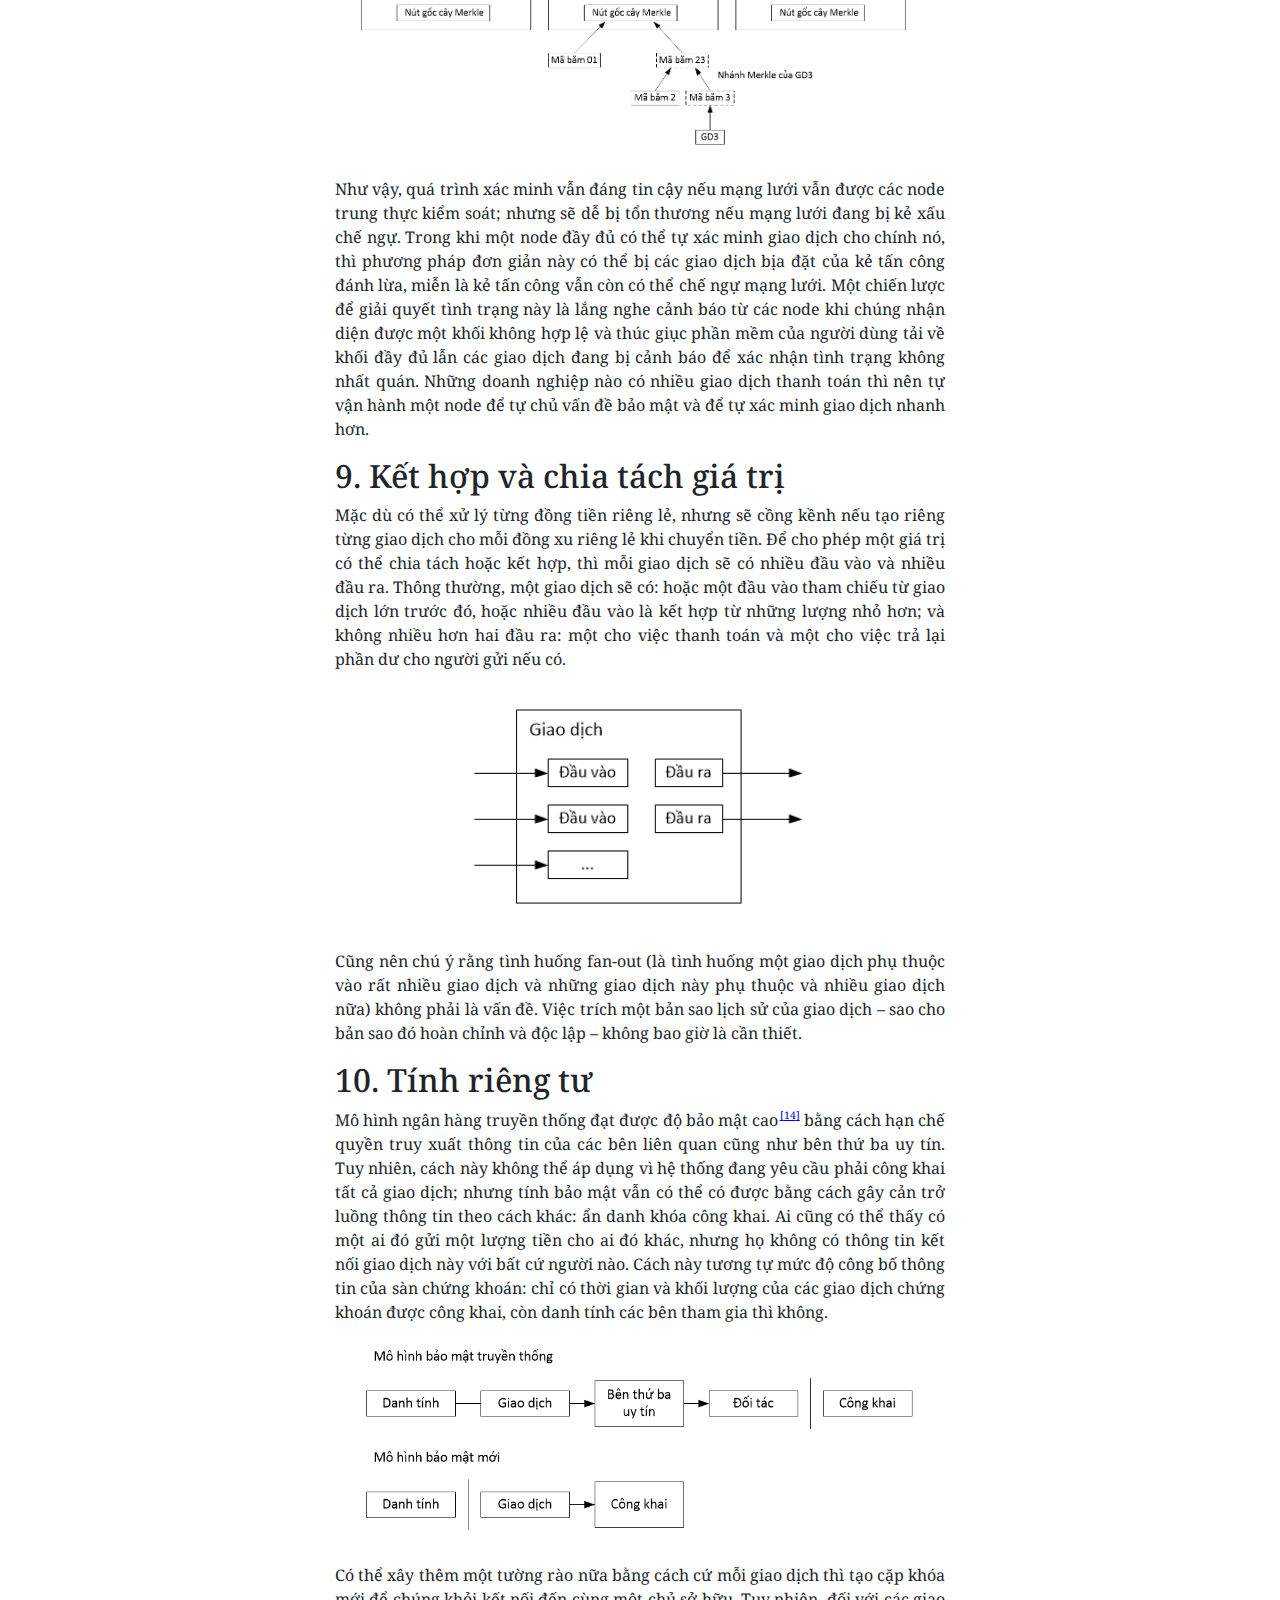
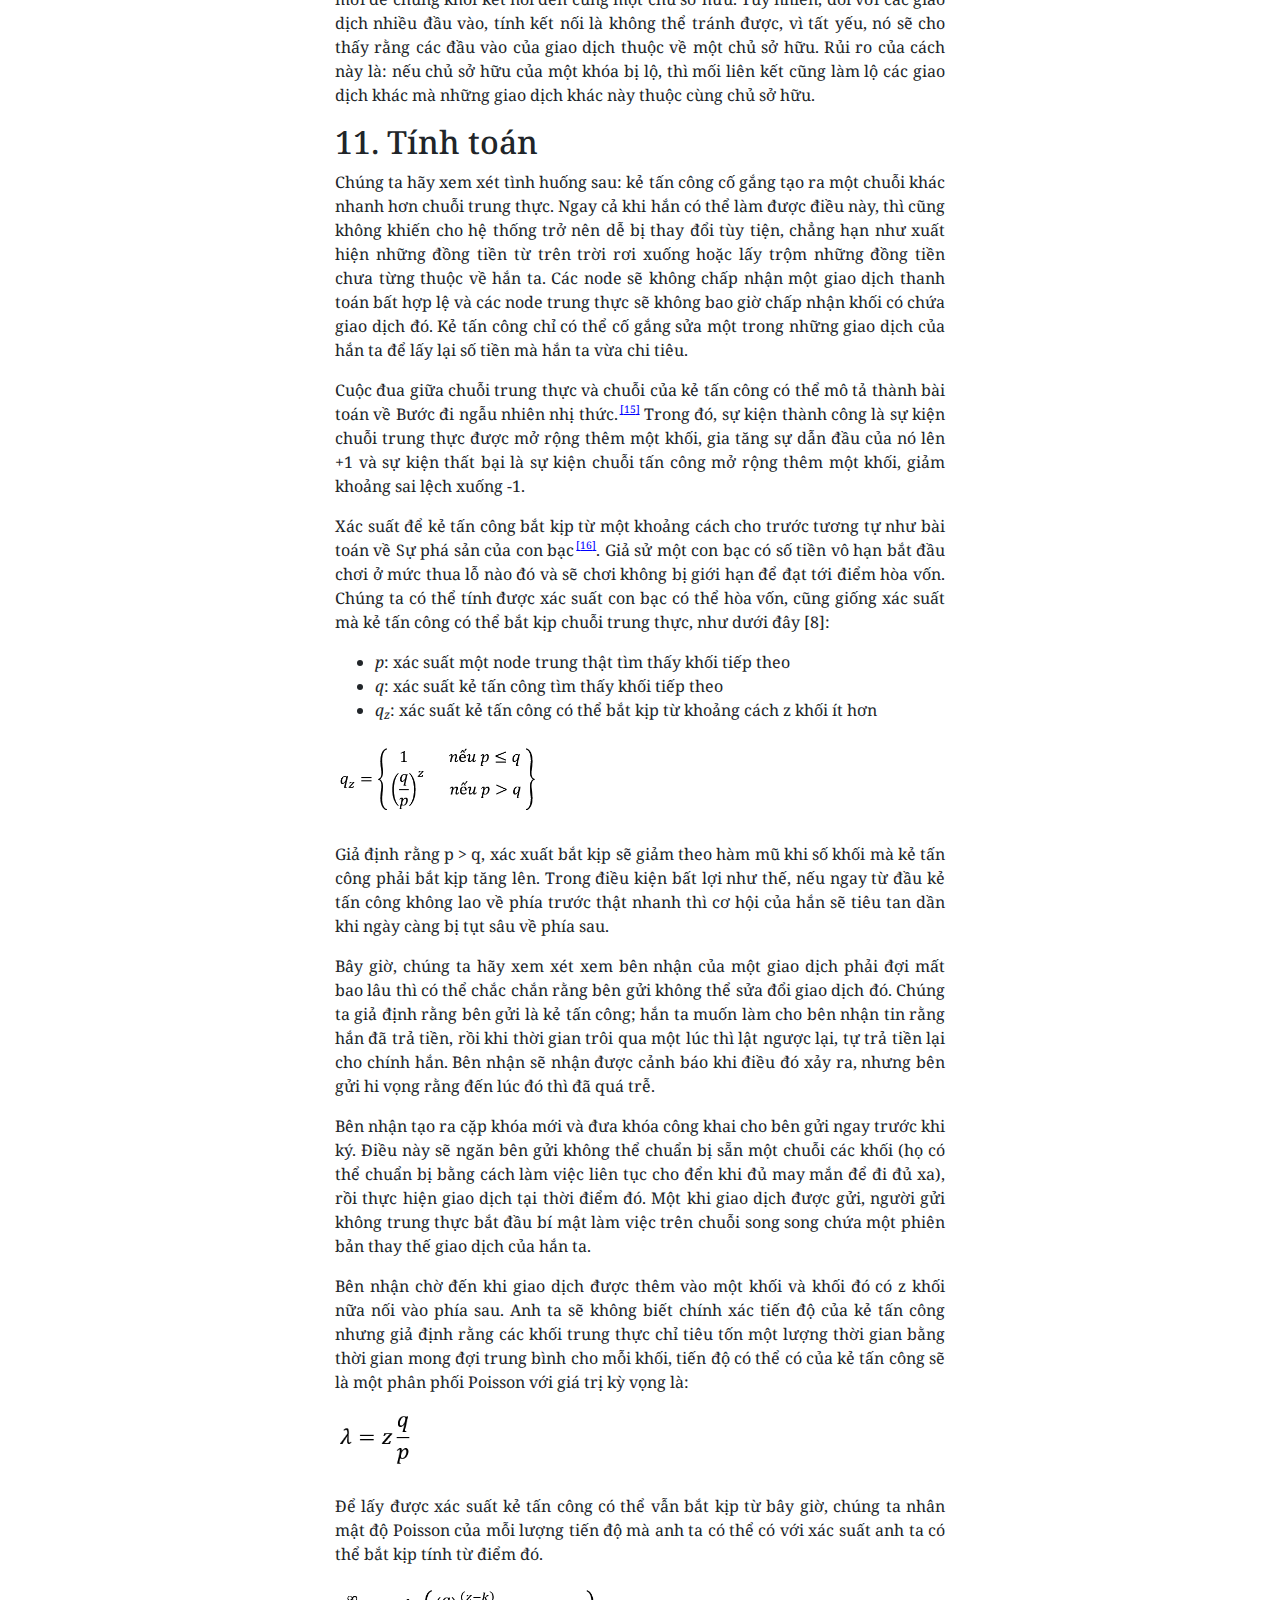
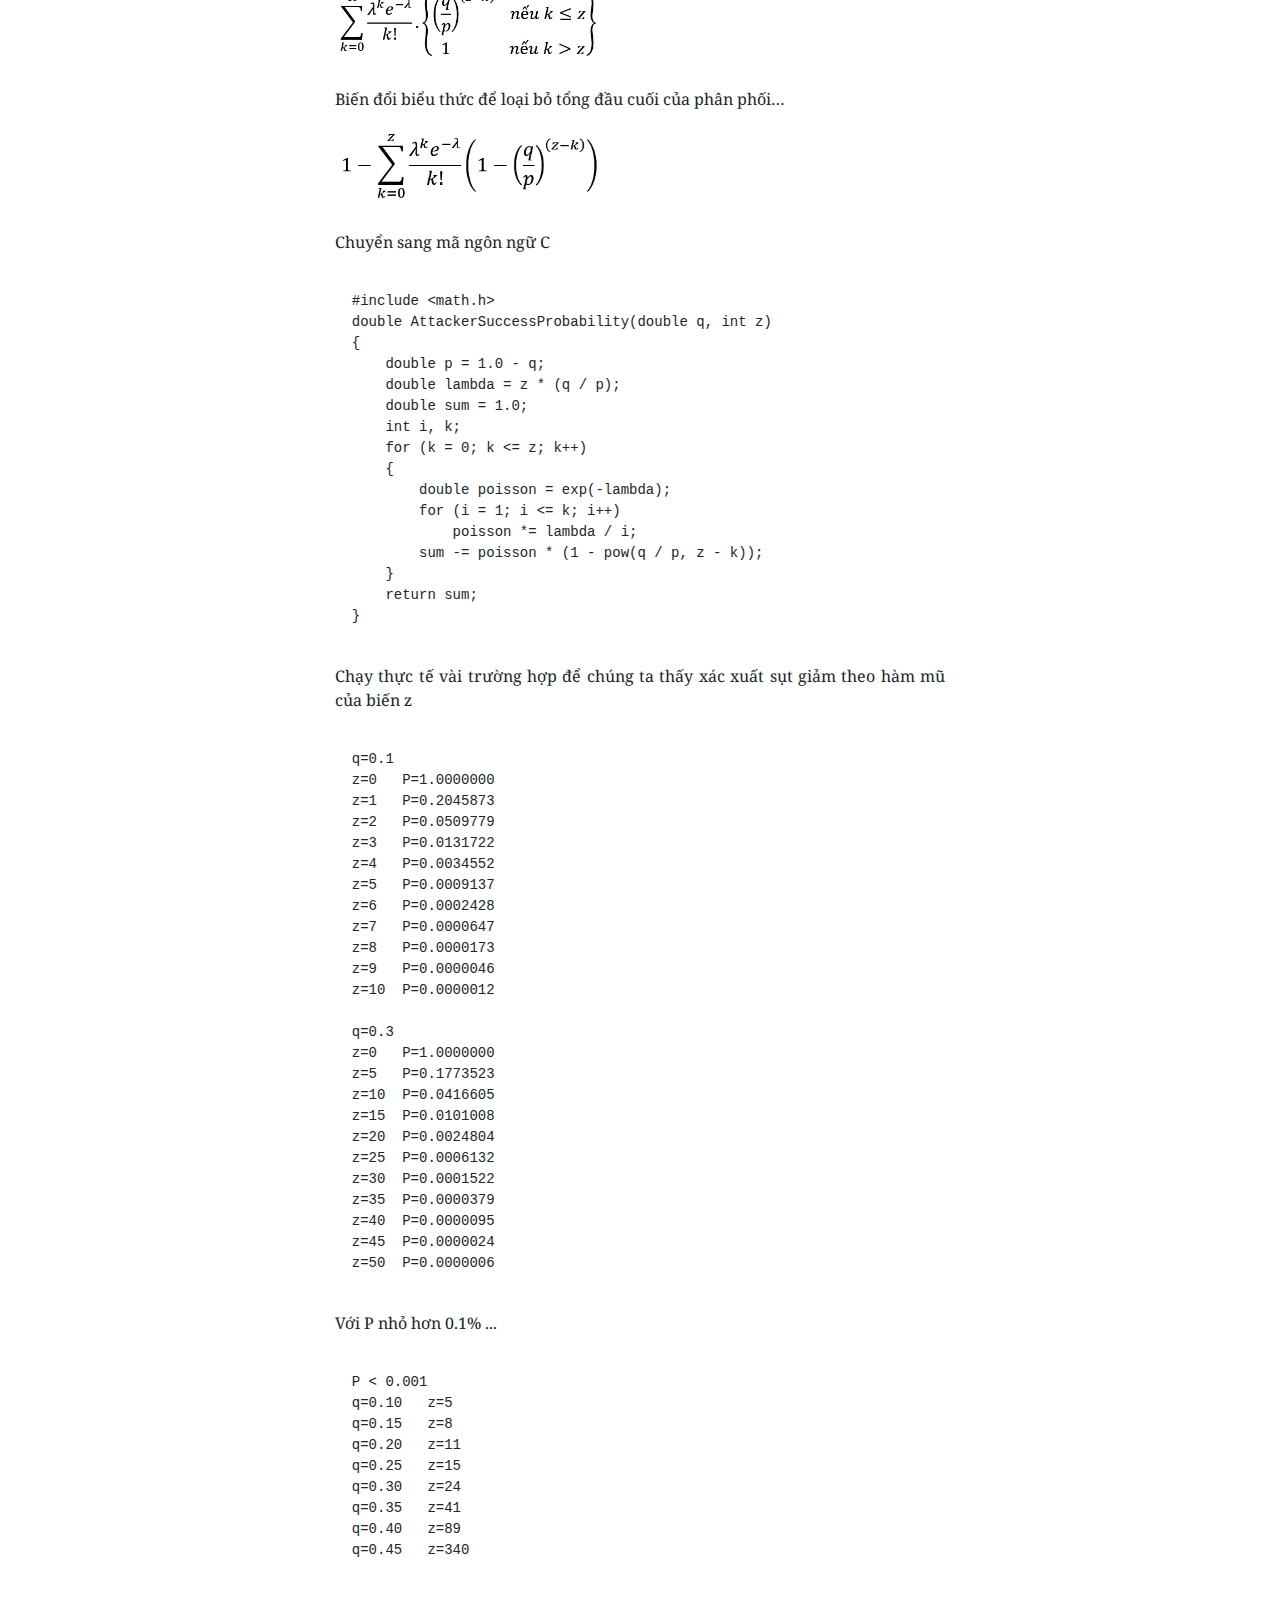
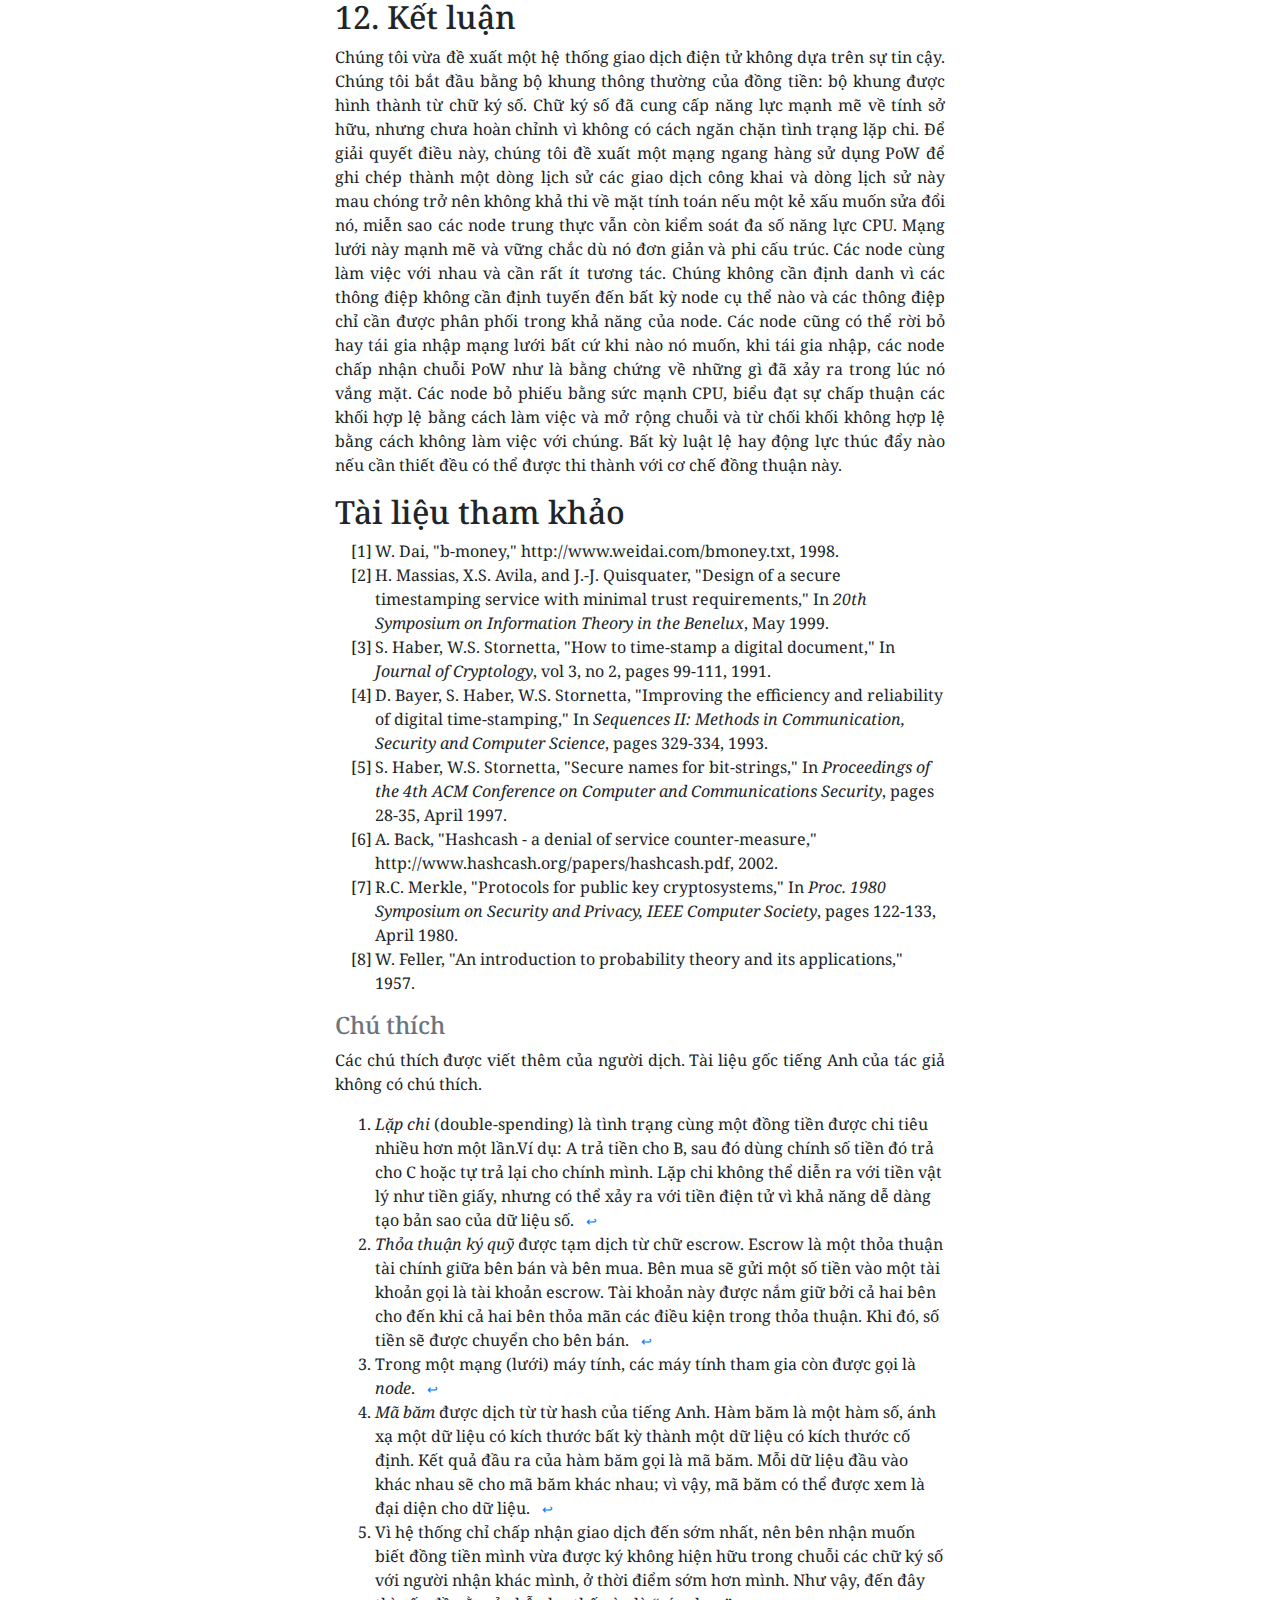
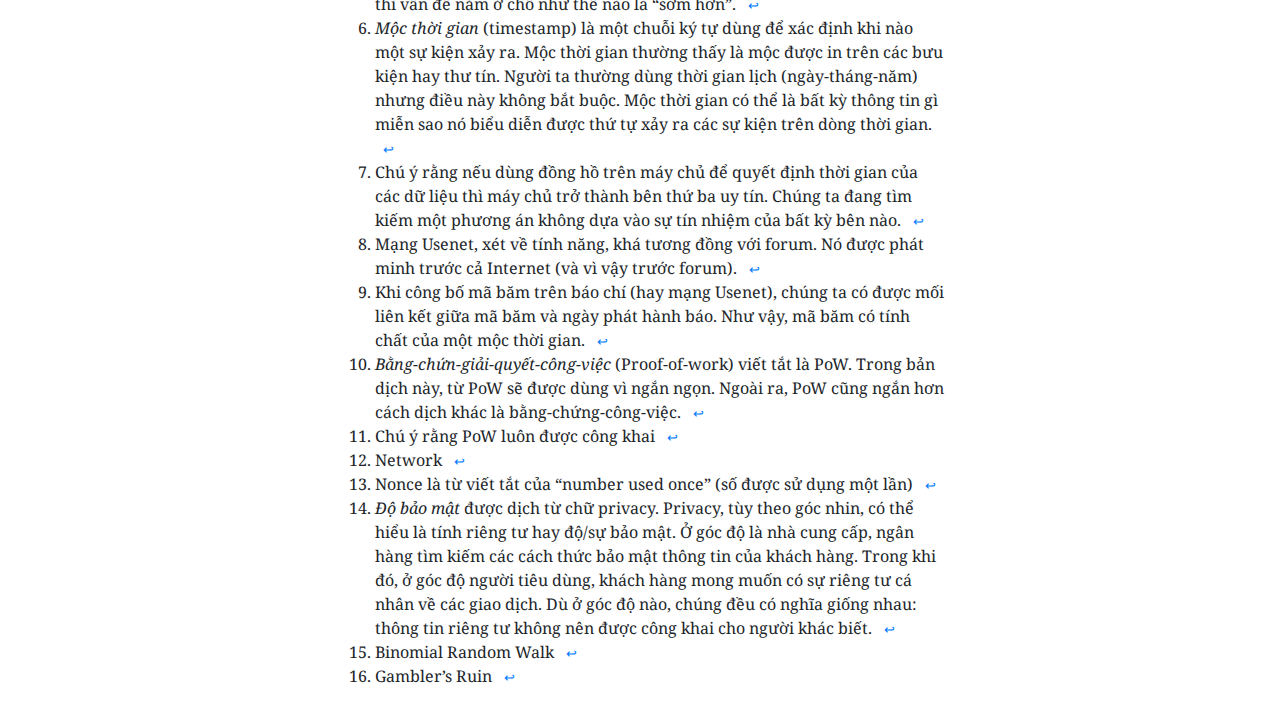
==== commit 8700d56d: "Update index.html" ====
--- a/sach-trang-bitcoin/index.html
+++ b/sach-trang-bitcoin/index.html
@@ -18,7 +18,9 @@
     gtag('config', 'UA-138255855-1');
   </script>
 
-  <title>Bitcoin: Hệ thống tiền điện tử ngang hàng - Chuỗi Wiki</title>
+  <title>Sách trắng Bitcoin - Bitcoin White Paper tiếng Việt - Chuỗi wiki</title>
+  <meta name="Description" content="Bản dịch tiếng Việt của tài liệu Bitcoin white paper. Bản tiếng Anh do Satoshi Nakamoto viết.">
+
 </head>
 <body>
   <!-- https://www.sitepoint.com/accessible-footnotes-css/ -->
@@ -36,26 +38,27 @@
           </header>
           <p class="mx-2 mx-lg-5">
             <strong>Tóm tắt.</strong> Một phiên bản tiền điện tử thuần ngang hàng phải
-            là phiên bản có khả năng thực hiện việc thanh toán online trực tiếp giữa 
-            hai bên mà không cần sự tham gia của bất kỳ tổ chức tài chính nào. Và dù 
-            chữ ký số cung cấp được một phần giải pháp, nhưng nếu chúng ta vẫn cần một 
-            bên thứ ba có uy tín giúp ngăn ngừa việc lặp chi thì chúng ta sẽ không đạt 
-            được các lợi ích cốt lõi. Tài liệu này đề xuất giải pháp giải quyết vấn đề 
+            là phiên bản tiền điện tử có khả năng thực hiện việc thanh toán online trực 
+            tiếp giữa người mua và người bán mà không cần sự tham gia thêm của bất kỳ 
+            tổ chức tài chính nào. Nếu chúng ta vẫn cần một bên thứ ba giúp ngăn ngừa 
+            việc lặp chi, thì chúng ta vẫn không có được các lợi ích cốt lõi dù chữ ký 
+            số đã cung cấp được một phần giải pháp. Tài liệu này đề xuất giải pháp cho bài toán 
             <a id="lap-chi-term" href="#lap-chi-detail" aria-describedby="footnotes">lặp chi</a> 
-            bằng cách sử dụng mạng ngang hàng. Mạng ngang hàng này sẽ đóng mộc thời gian lên 
-            các giao dịch bằng cách băm chúng rồi nối chúng vào một chuỗi các 
+            bằng cách xây dựng một mạng ngang hàng. Mạng ngang hàng này sẽ đóng mộc thời 
+            gian lên các giao dịch bằng cách băm chúng rồi nối chúng vào một chuỗi các 
             bằng-chứng-giải-quyết-công-việc; sau đó tổ chức việc ghi chép sao cho các
-            giao dịch không thể bị chỉnh sửa trừ phi phải tính toán lại 
+            giao dịch không thể bị chỉnh sửa trừ phi phải tính toán lại các
             bằng-chứng-giải-quyết-công-việc. Chuỗi bằng-chứng-giải-quyết-công-việc dài 
             nhất không chỉ được xem như bằng chứng về một chuỗi các sự kiện đã được 
             chứng thực, mà còn là bằng chứng rằng nó bắt nguồn từ nơi có nguồn lực CPU 
-            lớn nhất. Miễn là những node không có ý định phối hợp tấn công mạng lưới 
-            vẫn kiểm soát nguồn lực CPU lớn nhất, thì chúng vẫn sẽ tạo ra chuỗi 
-            dài nhất, nhanh hơn những kẻ tấn công. Mạng ngang hàng này chỉ cần một cấu 
-            trúc tối giản. Các node tùy theo năng lực của mình mà lan truyền các thông 
-            điệp; node có thể rời bỏ hoặc gia nhập lại mạng lưới vào bất kỳ thời điểm nào, 
-            miễn chấp nhận rằng chuỗi bằng-chứng-giải-quyết-công-việc dài nhất là bằng 
-            chứng cho những gì đã diễn ra trong lúc nó tạm rời bỏ.
+            lớn nhất. Miễn là các node đang kiểm soát nguồn lực CPU lớn nhất không có 
+            ý định phối hợp để tấn công mạng lưới, thì chúng vẫn sẽ tạo ra chuỗi 
+            dài nhất, nhanh hơn những node của kẻ tấn công. Mạng ngang hàng này chỉ cần một cấu 
+            trúc tối giản. Mỗi node chỉ cần lan truyền thông điệp theo năng lực của mình; 
+            mỗi node có thể rời bỏ hoặc gia nhập lại mạng lưới vào bất kỳ thời điểm nào, 
+            miễn là khi gia nhập lại, nó sẽ chấp nhận rằng chuỗi 
+            bằng-chứng-giải-quyết-công-việc dài nhất là bằng chứng cho những gì đã diễn 
+            ra trong lúc nó tạm rời bỏ.
           </p>
           <h2>1. Giới thiệu</h2>
           <p>
